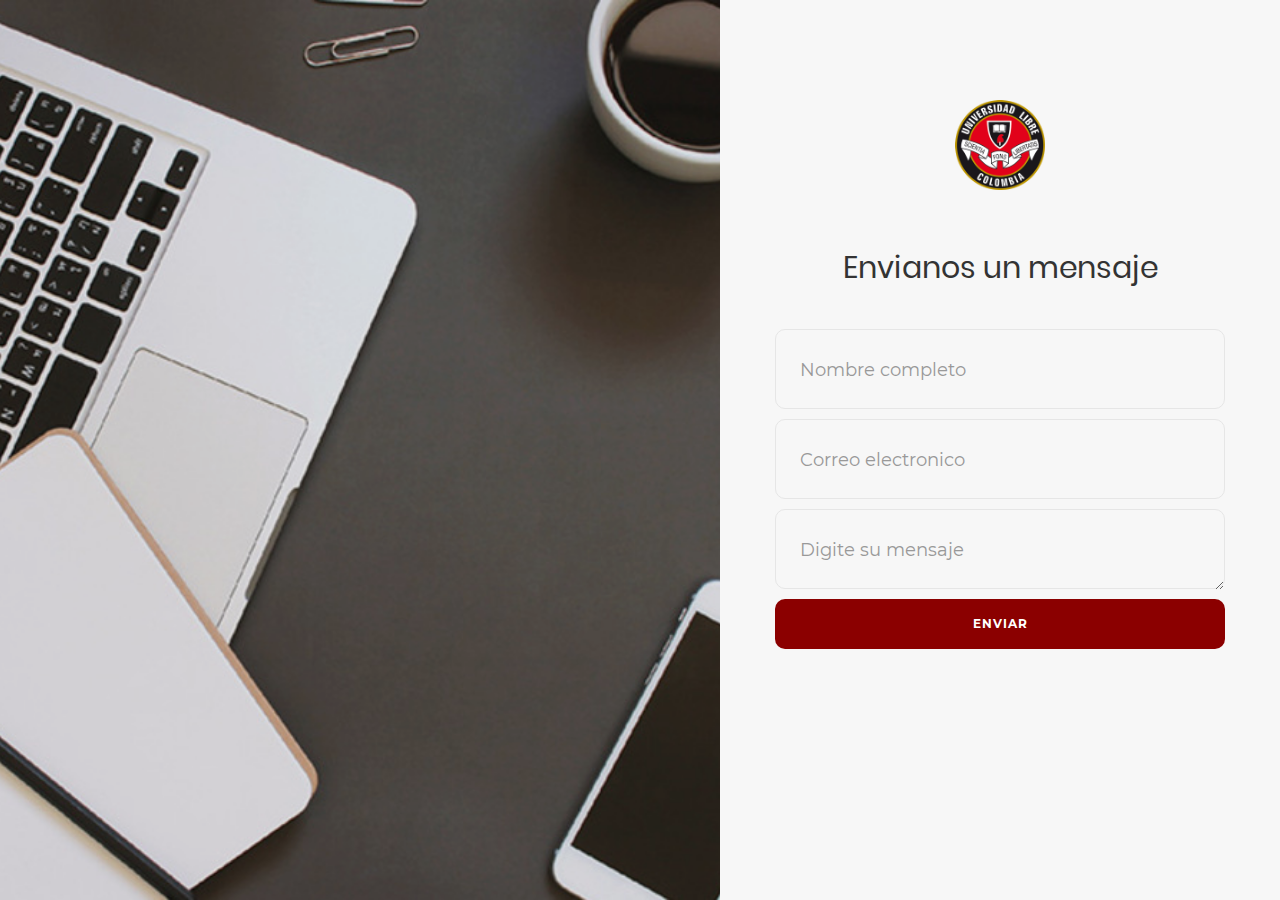
==== pages/contacto/index.html @ 138e0828 "contacto otro" ====
<!DOCTYPE html>
<html lang="en">
<head>
	<title>Contacto</title>
	<meta charset="UTF-8">
	<meta name="viewport" content="width=device-width, initial-scale=1">
	<link rel="stylesheet" type="text/css" href="vendor/bootstrap/css/bootstrap.min.css">
	<link rel="stylesheet" type="text/css" href="fonts/font-awesome-4.7.0/css/font-awesome.min.css">
	<link rel="stylesheet" type="text/css" href="fonts/Linearicons-Free-v1.0.0/icon-font.min.css">
	<link rel="stylesheet" type="text/css" href="vendor/css-hamburgers/hamburgers.min.css">
	<link rel="stylesheet" type="text/css" href="vendor/animsition/css/animsition.min.css">
	<link rel="stylesheet" type="text/css" href="vendor/select2/select2.min.css">
	<link rel="stylesheet" type="text/css" href="vendor/daterangepicker/daterangepicker.css">
	<link rel="stylesheet" type="text/css" href="css/util.css">
	<link rel="stylesheet" type="text/css" href="css/main.css">
</head>
<body">
	<div class="limiter">
		<div class="container-login100">
			<div class="wrap-login100">
				<form class="login100-form validate-form">
                     <img class= "logo"  src="images/icono.png" alt="AQUI VA UNA IMAGEN">
                    <span class="login100-form-title p-b-43">Envianos un mensaje</span>
                    <div class="wrap-input100 validate-input" data-validate="Name is required">
						<input class="input100" type="text" name="nombre">
						<span class="focus-input100"></span>
						<span class="label-input100">Nombre completo</span>
					</div>
					<div class="wrap-input100 validate-input" data-validate = "Valid email is required: ex@abc.xyz">
						<input class="input100" type="text" name="email">
						<span class="focus-input100"></span>
						<span class="label-input100">Correo electronico</span>
					</div>
					<div class="wrap-input100 validate-input" data-validate="required message">
                        <textarea class="input100" type="text" name="message"cols="30" rows="10"></textarea>
						<span class="focus-input100"></span>
						<span class="label-input100">Digite su mensaje</span>
					</div>
				
					<div class="container-login100-form-btn">
						<button class="login100-form-btn">
							Enviar
						</button>
					</div>
				</form>
				<div class="login100-more" style="background-image: url('images/porfin.jpg');">
				</div>
			</div>
		</div>
	</div>
	<script src="vendor/jquery/jquery-3.2.1.min.js"></script>
	<script src="vendor/animsition/js/animsition.min.js"></script>
	<script src="vendor/bootstrap/js/popper.js"></script>
	<script src="vendor/bootstrap/js/bootstrap.min.js"></script>
	<script src="vendor/select2/select2.min.js"></script>
	<script src="vendor/daterangepicker/moment.min.js"></script>
	<script src="vendor/daterangepicker/daterangepicker.js"></script>
	<script src="vendor/countdowntime/countdowntime.js"></script>
	<script src="js/main.js"></script>
</body>
</html>
---- pages/contacto/fonts/Linearicons-Free-v1.0.0/icon-font.min.css ----
/*
Linearicons Free v1.0.0 - https://linearicons.com/free
By Perxis - https://perxis.com
(c) 2014-2015 Perxis.com
License: https://linearicons.com/free/license
*/
@font-face{font-family:Linearicons-Free;src:url(https://cdn.linearicons.com/free/1.0.0/Linearicons-Free.eot);src:url(https://cdn.linearicons.com/free/1.0.0/Linearicons-Free.eot?#iefix) format('embedded-opentype'),url(https://cdn.linearicons.com/free/1.0.0/Linearicons-Free.woff2) format('woff2'),url(https://cdn.linearicons.com/free/1.0.0/Linearicons-Free.ttf) format('truetype'),url(https://cdn.linearicons.com/free/1.0.0/Linearicons-Free.woff) format('woff'),url(https://cdn.linearicons.com/free/1.0.0/Linearicons-Free.svg#Linearicons-Free) format('svg');font-weight:400;font-style:normal}.lnr{font-family:Linearicons-Free;speak:none;font-style:normal;font-weight:400;font-variant:normal;text-transform:none;line-height:1;-webkit-font-smoothing:antialiased;-moz-osx-font-smoothing:grayscale}.lnr-home:before{content:"\e800"}.lnr-apartment:before{content:"\e801"}.lnr-pencil:before{content:"\e802"}.lnr-magic-wand:before{content:"\e803"}.lnr-drop:before{content:"\e804"}.lnr-lighter:before{content:"\e805"}.lnr-poop:before{content:"\e806"}.lnr-sun:before{content:"\e807"}.lnr-moon:before{content:"\e808"}.lnr-cloud:before{content:"\e809"}.lnr-cloud-upload:before{content:"\e80a"}.lnr-cloud-download:before{content:"\e80b"}.lnr-cloud-sync:before{content:"\e80c"}.lnr-cloud-check:before{content:"\e80d"}.lnr-database:before{content:"\e80e"}.lnr-lock:before{content:"\e80f"}.lnr-cog:before{content:"\e810"}.lnr-trash:before{content:"\e811"}.lnr-dice:before{content:"\e812"}.lnr-heart:before{content:"\e813"}.lnr-star:before{content:"\e814"}.lnr-star-half:before{content:"\e815"}.lnr-star-empty:before{content:"\e816"}.lnr-flag:before{content:"\e817"}.lnr-envelope:before{content:"\e818"}.lnr-paperclip:before{content:"\e819"}.lnr-inbox:before{content:"\e81a"}.lnr-eye:before{content:"\e81b"}.lnr-printer:before{content:"\e81c"}.lnr-file-empty:before{content:"\e81d"}.lnr-file-add:before{content:"\e81e"}.lnr-enter:before{content:"\e81f"}.lnr-exit:before{content:"\e820"}.lnr-graduation-hat:before{content:"\e821"}.lnr-license:before{content:"\e822"}.lnr-music-note:before{content:"\e823"}.lnr-film-play:before{content:"\e824"}.lnr-camera-video:before{content:"\e825"}.lnr-camera:before{content:"\e826"}.lnr-picture:before{content:"\e827"}.lnr-book:before{content:"\e828"}.lnr-bookmark:before{content:"\e829"}.lnr-user:before{content:"\e82a"}.lnr-users:before{content:"\e82b"}.lnr-shirt:before{content:"\e82c"}.lnr-store:before{content:"\e82d"}.lnr-cart:before{content:"\e82e"}.lnr-tag:before{content:"\e82f"}.lnr-phone-handset:before{content:"\e830"}.lnr-phone:before{content:"\e831"}.lnr-pushpin:before{content:"\e832"}.lnr-map-marker:before{content:"\e833"}.lnr-map:before{content:"\e834"}.lnr-location:before{content:"\e835"}.lnr-calendar-full:before{content:"\e836"}.lnr-keyboard:before{content:"\e837"}.lnr-spell-check:before{content:"\e838"}.lnr-screen:before{content:"\e839"}.lnr-smartphone:before{content:"\e83a"}.lnr-tablet:before{content:"\e83b"}.lnr-laptop:before{content:"\e83c"}.lnr-laptop-phone:before{content:"\e83d"}.lnr-power-switch:before{content:"\e83e"}.lnr-bubble:before{content:"\e83f"}.lnr-heart-pulse:before{content:"\e840"}.lnr-construction:before{content:"\e841"}.lnr-pie-chart:before{content:"\e842"}.lnr-chart-bars:before{content:"\e843"}.lnr-gift:before{content:"\e844"}.lnr-diamond:before{content:"\e845"}.lnr-linearicons:before{content:"\e846"}.lnr-dinner:before{content:"\e847"}.lnr-coffee-cup:before{content:"\e848"}.lnr-leaf:before{content:"\e849"}.lnr-paw:before{content:"\e84a"}.lnr-rocket:before{content:"\e84b"}.lnr-briefcase:before{content:"\e84c"}.lnr-bus:before{content:"\e84d"}.lnr-car:before{content:"\e84e"}.lnr-train:before{content:"\e84f"}.lnr-bicycle:before{content:"\e850"}.lnr-wheelchair:before{content:"\e851"}.lnr-select:before{content:"\e852"}.lnr-earth:before{content:"\e853"}.lnr-smile:before{content:"\e854"}.lnr-sad:before{content:"\e855"}.lnr-neutral:before{content:"\e856"}.lnr-mustache:before{content:"\e857"}.lnr-alarm:before{content:"\e858"}.lnr-bullhorn:before{content:"\e859"}.lnr-volume-high:before{content:"\e85a"}.lnr-volume-medium:before{content:"\e85b"}.lnr-volume-low:before{content:"\e85c"}.lnr-volume:before{content:"\e85d"}.lnr-mic:before{content:"\e85e"}.lnr-hourglass:before{content:"\e85f"}.lnr-undo:before{content:"\e860"}.lnr-redo:before{content:"\e861"}.lnr-sync:before{content:"\e862"}.lnr-history:before{content:"\e863"}.lnr-clock:before{content:"\e864"}.lnr-download:before{content:"\e865"}.lnr-upload:before{content:"\e866"}.lnr-enter-down:before{content:"\e867"}.lnr-exit-up:before{content:"\e868"}.lnr-bug:before{content:"\e869"}.lnr-code:before{content:"\e86a"}.lnr-link:before{content:"\e86b"}.lnr-unlink:before{content:"\e86c"}.lnr-thumbs-up:before{content:"\e86d"}.lnr-thumbs-down:before{content:"\e86e"}.lnr-magnifier:before{content:"\e86f"}.lnr-cross:before{content:"\e870"}.lnr-menu:before{content:"\e871"}.lnr-list:before{content:"\e872"}.lnr-chevron-up:before{content:"\e873"}.lnr-chevron-down:before{content:"\e874"}.lnr-chevron-left:before{content:"\e875"}.lnr-chevron-right:before{content:"\e876"}.lnr-arrow-up:before{content:"\e877"}.lnr-arrow-down:before{content:"\e878"}.lnr-arrow-left:before{content:"\e879"}.lnr-arrow-right:before{content:"\e87a"}.lnr-move:before{content:"\e87b"}.lnr-warning:before{content:"\e87c"}.lnr-question-circle:before{content:"\e87d"}.lnr-menu-circle:before{content:"\e87e"}.lnr-checkmark-circle:before{content:"\e87f"}.lnr-cross-circle:before{content:"\e880"}.lnr-plus-circle:before{content:"\e881"}.lnr-circle-minus:before{content:"\e882"}.lnr-arrow-up-circle:before{content:"\e883"}.lnr-arrow-down-circle:before{content:"\e884"}.lnr-arrow-left-circle:before{content:"\e885"}.lnr-arrow-right-circle:before{content:"\e886"}.lnr-chevron-up-circle:before{content:"\e887"}.lnr-chevron-down-circle:before{content:"\e888"}.lnr-chevron-left-circle:before{content:"\e889"}.lnr-chevron-right-circle:before{content:"\e88a"}.lnr-crop:before{content:"\e88b"}.lnr-frame-expand:before{content:"\e88c"}.lnr-frame-contract:before{content:"\e88d"}.lnr-layers:before{content:"\e88e"}.lnr-funnel:before{content:"\e88f"}.lnr-text-format:before{content:"\e890"}.lnr-text-format-remove:before{content:"\e891"}.lnr-text-size:before{content:"\e892"}.lnr-bold:before{content:"\e893"}.lnr-italic:before{content:"\e894"}.lnr-underline:before{content:"\e895"}.lnr-strikethrough:before{content:"\e896"}.lnr-highlight:before{content:"\e897"}.lnr-text-align-left:before{content:"\e898"}.lnr-text-align-center:before{content:"\e899"}.lnr-text-align-right:before{content:"\e89a"}.lnr-text-align-justify:before{content:"\e89b"}.lnr-line-spacing:before{content:"\e89c"}.lnr-indent-increase:before{content:"\e89d"}.lnr-indent-decrease:before{content:"\e89e"}.lnr-pilcrow:before{content:"\e89f"}.lnr-direction-ltr:before{content:"\e8a0"}.lnr-direction-rtl:before{content:"\e8a1"}.lnr-page-break:before{content:"\e8a2"}.lnr-sort-alpha-asc:before{content:"\e8a3"}.lnr-sort-amount-asc:before{content:"\e8a4"}.lnr-hand:before{content:"\e8a5"}.lnr-pointer-up:before{content:"\e8a6"}.lnr-pointer-right:before{content:"\e8a7"}.lnr-pointer-down:before{content:"\e8a8"}.lnr-pointer-left:before{content:"\e8a9"}
---- pages/contacto/vendor/css-hamburgers/hamburgers.min.css ----
/*!
 * Hamburgers
 * @description Tasty CSS-animated hamburgers
 * @author Jonathan Suh @jonsuh
 * @site https://jonsuh.com/hamburgers
 * @link https://github.com/jonsuh/hamburgers
 */.hamburger{font:inherit;display:inline-block;overflow:visible;margin:0;padding:15px;cursor:pointer;transition-timing-function:linear;transition-duration:.15s;transition-property:opacity,filter;text-transform:none;color:inherit;border:0;background-color:transparent}.hamburger:hover{opacity:.7}.hamburger-box{position:relative;display:inline-block;width:40px;height:24px}.hamburger-inner{top:50%;display:block;margin-top:-2px}.hamburger-inner,.hamburger-inner:after,.hamburger-inner:before{position:absolute;width:40px;height:4px;transition-timing-function:ease;transition-duration:.15s;transition-property:transform;border-radius:4px;background-color:#000}.hamburger-inner:after,.hamburger-inner:before{display:block;content:''}.hamburger-inner:before{top:-10px}.hamburger-inner:after{bottom:-10px}.hamburger--3dx .hamburger-box{perspective:80px}.hamburger--3dx .hamburger-inner{transition:transform .2s cubic-bezier(.645,.045,.355,1),background-color 0s cubic-bezier(.645,.045,.355,1) .1s}.hamburger--3dx .hamburger-inner:after,.hamburger--3dx .hamburger-inner:before{transition:transform 0s cubic-bezier(.645,.045,.355,1) .1s}.hamburger--3dx.is-active .hamburger-inner{transform:rotateY(180deg);background-color:transparent}.hamburger--3dx.is-active .hamburger-inner:before{transform:translate3d(0,10px,0) rotate(45deg)}.hamburger--3dx.is-active .hamburger-inner:after{transform:translate3d(0,-10px,0) rotate(-45deg)}.hamburger--3dx-r .hamburger-box{perspective:80px}.hamburger--3dx-r .hamburger-inner{transition:transform .2s cubic-bezier(.645,.045,.355,1),background-color 0s cubic-bezier(.645,.045,.355,1) .1s}.hamburger--3dx-r .hamburger-inner:after,.hamburger--3dx-r .hamburger-inner:before{transition:transform 0s cubic-bezier(.645,.045,.355,1) .1s}.hamburger--3dx-r.is-active .hamburger-inner{transform:rotateY(-180deg);background-color:transparent}.hamburger--3dx-r.is-active .hamburger-inner:before{transform:translate3d(0,10px,0) rotate(45deg)}.hamburger--3dx-r.is-active .hamburger-inner:after{transform:translate3d(0,-10px,0) rotate(-45deg)}.hamburger--3dy .hamburger-box{perspective:80px}.hamburger--3dy .hamburger-inner{transition:transform .2s cubic-bezier(.645,.045,.355,1),background-color 0s cubic-bezier(.645,.045,.355,1) .1s}.hamburger--3dy .hamburger-inner:after,.hamburger--3dy .hamburger-inner:before{transition:transform 0s cubic-bezier(.645,.045,.355,1) .1s}.hamburger--3dy.is-active .hamburger-inner{transform:rotateX(-180deg);background-color:transparent}.hamburger--3dy.is-active .hamburger-inner:before{transform:translate3d(0,10px,0) rotate(45deg)}.hamburger--3dy.is-active .hamburger-inner:after{transform:translate3d(0,-10px,0) rotate(-45deg)}.hamburger--3dy-r .hamburger-box{perspective:80px}.hamburger--3dy-r .hamburger-inner{transition:transform .2s cubic-bezier(.645,.045,.355,1),background-color 0s cubic-bezier(.645,.045,.355,1) .1s}.hamburger--3dy-r .hamburger-inner:after,.hamburger--3dy-r .hamburger-inner:before{transition:transform 0s cubic-bezier(.645,.045,.355,1) .1s}.hamburger--3dy-r.is-active .hamburger-inner{transform:rotateX(180deg);background-color:transparent}.hamburger--3dy-r.is-active .hamburger-inner:before{transform:translate3d(0,10px,0) rotate(45deg)}.hamburger--3dy-r.is-active .hamburger-inner:after{transform:translate3d(0,-10px,0) rotate(-45deg)}.hamburger--arrow.is-active .hamburger-inner:before{transform:translate3d(-8px,0,0) rotate(-45deg) scaleX(.7)}.hamburger--arrow.is-active .hamburger-inner:after{transform:translate3d(-8px,0,0) rotate(45deg) scaleX(.7)}.hamburger--arrow-r.is-active .hamburger-inner:before{transform:translate3d(8px,0,0) rotate(45deg) scaleX(.7)}.hamburger--arrow-r.is-active .hamburger-inner:after{transform:translate3d(8px,0,0) rotate(-45deg) scaleX(.7)}.hamburger--arrowalt .hamburger-inner:before{transition:top .1s ease .15s,transform .15s cubic-bezier(.165,.84,.44,1)}.hamburger--arrowalt .hamburger-inner:after{transition:bottom .1s ease .15s,transform .15s cubic-bezier(.165,.84,.44,1)}.hamburger--arrowalt.is-active .hamburger-inner:before{top:0;transition:top .1s ease,transform .15s cubic-bezier(.895,.03,.685,.22) .1s;transform:translate3d(-8px,-10px,0) rotate(-45deg) scaleX(.7)}.hamburger--arrowalt.is-active .hamburger-inner:after{bottom:0;transition:bottom .1s ease,transform .15s cubic-bezier(.895,.03,.685,.22) .1s;transform:translate3d(-8px,10px,0) rotate(45deg) scaleX(.7)}.hamburger--arrowalt-r .hamburger-inner:before{transition:top .1s ease .15s,transform .15s cubic-bezier(.165,.84,.44,1)}.hamburger--arrowalt-r .hamburger-inner:after{transition:bottom .1s ease .15s,transform .15s cubic-bezier(.165,.84,.44,1)}.hamburger--arrowalt-r.is-active .hamburger-inner:before{top:0;transition:top .1s ease,transform .15s cubic-bezier(.895,.03,.685,.22) .1s;transform:translate3d(8px,-10px,0) rotate(45deg) scaleX(.7)}.hamburger--arrowalt-r.is-active .hamburger-inner:after{bottom:0;transition:bottom .1s ease,transform .15s cubic-bezier(.895,.03,.685,.22) .1s;transform:translate3d(8px,10px,0) rotate(-45deg) scaleX(.7)}.hamburger--boring .hamburger-inner,.hamburger--boring .hamburger-inner:after,.hamburger--boring .hamburger-inner:before{transition-property:none}.hamburger--boring.is-active .hamburger-inner{transform:rotate(45deg)}.hamburger--boring.is-active .hamburger-inner:before{top:0;opacity:0}.hamburger--boring.is-active .hamburger-inner:after{bottom:0;transform:rotate(-90deg)}.hamburger--collapse .hamburger-inner{top:auto;bottom:0;transition-delay:.15s;transition-timing-function:cubic-bezier(.55,.055,.675,.19);transition-duration:.15s}.hamburger--collapse .hamburger-inner:after{top:-20px;transition:top .3s cubic-bezier(.33333,.66667,.66667,1) .3s,opacity .1s linear}.hamburger--collapse .hamburger-inner:before{transition:top .12s cubic-bezier(.33333,.66667,.66667,1) .3s,transform .15s cubic-bezier(.55,.055,.675,.19)}.hamburger--collapse.is-active .hamburger-inner{transition-delay:.32s;transition-timing-function:cubic-bezier(.215,.61,.355,1);transform:translate3d(0,-10px,0) rotate(-45deg)}.hamburger--collapse.is-active .hamburger-inner:after{top:0;transition:top .3s cubic-bezier(.33333,0,.66667,.33333),opacity .1s linear .27s;opacity:0}.hamburger--collapse.is-active .hamburger-inner:before{top:0;transition:top .12s cubic-bezier(.33333,0,.66667,.33333) .18s,transform .15s cubic-bezier(.215,.61,.355,1) .42s;transform:rotate(-90deg)}.hamburger--collapse-r .hamburger-inner{top:auto;bottom:0;transition-delay:.15s;transition-timing-function:cubic-bezier(.55,.055,.675,.19);transition-duration:.15s}.hamburger--collapse-r .hamburger-inner:after{top:-20px;transition:top .3s cubic-bezier(.33333,.66667,.66667,1) .3s,opacity .1s linear}.hamburger--collapse-r .hamburger-inner:before{transition:top .12s cubic-bezier(.33333,.66667,.66667,1) .3s,transform .15s cubic-bezier(.55,.055,.675,.19)}.hamburger--collapse-r.is-active .hamburger-inner{transition-delay:.32s;transition-timing-function:cubic-bezier(.215,.61,.355,1);transform:translate3d(0,-10px,0) rotate(45deg)}.hamburger--collapse-r.is-active .hamburger-inner:after{top:0;transition:top .3s cubic-bezier(.33333,0,.66667,.33333),opacity .1s linear .27s;opacity:0}.hamburger--collapse-r.is-active .hamburger-inner:before{top:0;transition:top .12s cubic-bezier(.33333,0,.66667,.33333) .18s,transform .15s cubic-bezier(.215,.61,.355,1) .42s;transform:rotate(90deg)}.hamburger--elastic .hamburger-inner{top:2px;transition-timing-function:cubic-bezier(.68,-.55,.265,1.55);transition-duration:.4s}.hamburger--elastic .hamburger-inner:before{top:10px;transition:opacity .15s ease .4s}.hamburger--elastic .hamburger-inner:after{top:20px;transition:transform .4s cubic-bezier(.68,-.55,.265,1.55)}.hamburger--elastic.is-active .hamburger-inner{transition-delay:.1s;transform:translate3d(0,10px,0) rotate(135deg)}.hamburger--elastic.is-active .hamburger-inner:before{transition-delay:0s;opacity:0}.hamburger--elastic.is-active .hamburger-inner:after{transition-delay:.1s;transform:translate3d(0,-20px,0) rotate(-270deg)}.hamburger--elastic-r .hamburger-inner{top:2px;transition-timing-function:cubic-bezier(.68,-.55,.265,1.55);transition-duration:.4s}.hamburger--elastic-r .hamburger-inner:before{top:10px;transition:opacity .15s ease .4s}.hamburger--elastic-r .hamburger-inner:after{top:20px;transition:transform .4s cubic-bezier(.68,-.55,.265,1.55)}.hamburger--elastic-r.is-active .hamburger-inner{transition-delay:.1s;transform:translate3d(0,10px,0) rotate(-135deg)}.hamburger--elastic-r.is-active .hamburger-inner:before{transition-delay:0s;opacity:0}.hamburger--elastic-r.is-active .hamburger-inner:after{transition-delay:.1s;transform:translate3d(0,-20px,0) rotate(270deg)}.hamburger--emphatic{overflow:hidden}.hamburger--emphatic .hamburger-inner{transition:background-color .2s ease-in .25s}.hamburger--emphatic .hamburger-inner:before{left:0;transition:transform .2s cubic-bezier(.6,.04,.98,.335),top .05s linear .2s,left .2s ease-in .25s}.hamburger--emphatic .hamburger-inner:after{top:10px;right:0;transition:transform .2s cubic-bezier(.6,.04,.98,.335),top .05s linear .2s,right .2s ease-in .25s}.hamburger--emphatic.is-active .hamburger-inner{transition-delay:0s;transition-timing-function:ease-out;background-color:transparent}.hamburger--emphatic.is-active .hamburger-inner:before{top:-80px;left:-80px;transition:left .2s ease-out,top .05s linear .2s,transform .2s cubic-bezier(.075,.82,.165,1) .25s;transform:translate3d(80px,80px,0) rotate(45deg)}.hamburger--emphatic.is-active .hamburger-inner:after{top:-80px;right:-80px;transition:right .2s ease-out,top .05s linear .2s,transform .2s cubic-bezier(.075,.82,.165,1) .25s;transform:translate3d(-80px,80px,0) rotate(-45deg)}.hamburger--emphatic-r{overflow:hidden}.hamburger--emphatic-r .hamburger-inner{transition:background-color .2s ease-in .25s}.hamburger--emphatic-r .hamburger-inner:before{left:0;transition:transform .2s cubic-bezier(.6,.04,.98,.335),top .05s linear .2s,left .2s ease-in .25s}.hamburger--emphatic-r .hamburger-inner:after{top:10px;right:0;transition:transform .2s cubic-bezier(.6,.04,.98,.335),top .05s linear .2s,right .2s ease-in .25s}.hamburger--emphatic-r.is-active .hamburger-inner{transition-delay:0s;transition-timing-function:ease-out;background-color:transparent}.hamburger--emphatic-r.is-active .hamburger-inner:before{top:80px;left:-80px;transition:left .2s ease-out,top .05s linear .2s,transform .2s cubic-bezier(.075,.82,.165,1) .25s;transform:translate3d(80px,-80px,0) rotate(-45deg)}.hamburger--emphatic-r.is-active .hamburger-inner:after{top:80px;right:-80px;transition:right .2s ease-out,top .05s linear .2s,transform .2s cubic-bezier(.075,.82,.165,1) .25s;transform:translate3d(-80px,-80px,0) rotate(45deg)}.hamburger--slider .hamburger-inner{top:2px}.hamburger--slider .hamburger-inner:before{top:10px;transition-timing-function:ease;transition-duration:.2s;transition-property:transform,opacity}.hamburger--slider .hamburger-inner:after{top:20px}.hamburger--slider.is-active .hamburger-inner{transform:translate3d(0,10px,0) rotate(45deg)}.hamburger--slider.is-active .hamburger-inner:before{transform:rotate(-45deg) translate3d(-5.71429px,-6px,0);opacity:0}.hamburger--slider.is-active .hamburger-inner:after{transform:translate3d(0,-20px,0) rotate(-90deg)}.hamburger--slider-r .hamburger-inner{top:2px}.hamburger--slider-r .hamburger-inner:before{top:10px;transition-timing-function:ease;transition-duration:.2s;transition-property:transform,opacity}.hamburger--slider-r .hamburger-inner:after{top:20px}.hamburger--slider-r.is-active .hamburger-inner{transform:translate3d(0,10px,0) rotate(-45deg)}.hamburger--slider-r.is-active .hamburger-inner:before{transform:rotate(45deg) translate3d(5.71429px,-6px,0);opacity:0}.hamburger--slider-r.is-active .hamburger-inner:after{transform:translate3d(0,-20px,0) rotate(90deg)}.hamburger--spring .hamburger-inner{top:2px;transition:background-color 0s linear .15s}.hamburger--spring .hamburger-inner:before{top:10px;transition:top .12s cubic-bezier(.33333,.66667,.66667,1) .3s,transform .15s cubic-bezier(.55,.055,.675,.19)}.hamburger--spring .hamburger-inner:after{top:20px;transition:top .3s cubic-bezier(.33333,.66667,.66667,1) .3s,transform .15s cubic-bezier(.55,.055,.675,.19)}.hamburger--spring.is-active .hamburger-inner{transition-delay:.32s;background-color:transparent}.hamburger--spring.is-active .hamburger-inner:before{top:0;transition:top .12s cubic-bezier(.33333,0,.66667,.33333) .18s,transform .15s cubic-bezier(.215,.61,.355,1) .32s;transform:translate3d(0,10px,0) rotate(45deg)}.hamburger--spring.is-active .hamburger-inner:after{top:0;transition:top .3s cubic-bezier(.33333,0,.66667,.33333),transform .15s cubic-bezier(.215,.61,.355,1) .32s;transform:translate3d(0,10px,0) rotate(-45deg)}.hamburger--spring-r .hamburger-inner{top:auto;bottom:0;transition-delay:0s;transition-timing-function:cubic-bezier(.55,.055,.675,.19);transition-duration:.15s}.hamburger--spring-r .hamburger-inner:after{top:-20px;transition:top .3s cubic-bezier(.33333,.66667,.66667,1) .3s,opacity 0s linear}.hamburger--spring-r .hamburger-inner:before{transition:top .12s cubic-bezier(.33333,.66667,.66667,1) .3s,transform .15s cubic-bezier(.55,.055,.675,.19)}.hamburger--spring-r.is-active .hamburger-inner{transition-delay:.32s;transition-timing-function:cubic-bezier(.215,.61,.355,1);transform:translate3d(0,-10px,0) rotate(-45deg)}.hamburger--spring-r.is-active .hamburger-inner:after{top:0;transition:top .3s cubic-bezier(.33333,0,.66667,.33333),opacity 0s linear .32s;opacity:0}.hamburger--spring-r.is-active .hamburger-inner:before{top:0;transition:top .12s cubic-bezier(.33333,0,.66667,.33333) .18s,transform .15s cubic-bezier(.215,.61,.355,1) .32s;transform:rotate(90deg)}.hamburger--stand .hamburger-inner{transition:transform .1s cubic-bezier(.55,.055,.675,.19) .22s,background-color 0s linear .1s}.hamburger--stand .hamburger-inner:before{transition:top .1s ease-in .1s,transform .1s cubic-bezier(.55,.055,.675,.19) 0s}.hamburger--stand .hamburger-inner:after{transition:bottom .1s ease-in .1s,transform .1s cubic-bezier(.55,.055,.675,.19) 0s}.hamburger--stand.is-active .hamburger-inner{transition:transform .1s cubic-bezier(.215,.61,.355,1) 0s,background-color 0s linear .22s;transform:rotate(90deg);background-color:transparent}.hamburger--stand.is-active .hamburger-inner:before{top:0;transition:top .1s ease-out .12s,transform .1s cubic-bezier(.215,.61,.355,1) .22s;transform:rotate(-45deg)}.hamburger--stand.is-active .hamburger-inner:after{bottom:0;transition:bottom .1s ease-out .12s,transform .1s cubic-bezier(.215,.61,.355,1) .22s;transform:rotate(45deg)}.hamburger--stand-r .hamburger-inner{transition:transform .1s cubic-bezier(.55,.055,.675,.19) .22s,background-color 0s linear .1s}.hamburger--stand-r .hamburger-inner:before{transition:top .1s ease-in .1s,transform .1s cubic-bezier(.55,.055,.675,.19) 0s}.hamburger--stand-r .hamburger-inner:after{transition:bottom .1s ease-in .1s,transform .1s cubic-bezier(.55,.055,.675,.19) 0s}.hamburger--stand-r.is-active .hamburger-inner{transition:transform .1s cubic-bezier(.215,.61,.355,1) 0s,background-color 0s linear .22s;transform:rotate(-90deg);background-color:transparent}.hamburger--stand-r.is-active .hamburger-inner:before{top:0;transition:top .1s ease-out .12s,transform .1s cubic-bezier(.215,.61,.355,1) .22s;transform:rotate(-45deg)}.hamburger--stand-r.is-active .hamburger-inner:after{bottom:0;transition:bottom .1s ease-out .12s,transform .1s cubic-bezier(.215,.61,.355,1) .22s;transform:rotate(45deg)}.hamburger--spin .hamburger-inner{transition-timing-function:cubic-bezier(.55,.055,.675,.19);transition-duration:.3s}.hamburger--spin .hamburger-inner:before{transition:top .1s ease-in .34s,opacity .1s ease-in}.hamburger--spin .hamburger-inner:after{transition:bottom .1s ease-in .34s,transform .3s cubic-bezier(.55,.055,.675,.19)}.hamburger--spin.is-active .hamburger-inner{transition-delay:.14s;transition-timing-function:cubic-bezier(.215,.61,.355,1);transform:rotate(225deg)}.hamburger--spin.is-active .hamburger-inner:before{top:0;transition:top .1s ease-out,opacity .1s ease-out .14s;opacity:0}.hamburger--spin.is-active .hamburger-inner:after{bottom:0;transition:bottom .1s ease-out,transform .3s cubic-bezier(.215,.61,.355,1) .14s;transform:rotate(-90deg)}.hamburger--spin-r .hamburger-inner{transition-timing-function:cubic-bezier(.55,.055,.675,.19);transition-duration:.3s}.hamburger--spin-r .hamburger-inner:before{transition:top .1s ease-in .34s,opacity .1s ease-in}.hamburger--spin-r .hamburger-inner:after{transition:bottom .1s ease-in .34s,transform .3s cubic-bezier(.55,.055,.675,.19)}.hamburger--spin-r.is-active .hamburger-inner{transition-delay:.14s;transition-timing-function:cubic-bezier(.215,.61,.355,1);transform:rotate(-225deg)}.hamburger--spin-r.is-active .hamburger-inner:before{top:0;transition:top .1s ease-out,opacity .1s ease-out .14s;opacity:0}.hamburger--spin-r.is-active .hamburger-inner:after{bottom:0;transition:bottom .1s ease-out,transform .3s cubic-bezier(.215,.61,.355,1) .14s;transform:rotate(90deg)}.hamburger--squeeze .hamburger-inner{transition-timing-function:cubic-bezier(.55,.055,.675,.19);transition-duration:.1s}.hamburger--squeeze .hamburger-inner:before{transition:top .1s ease .14s,opacity .1s ease}.hamburger--squeeze .hamburger-inner:after{transition:bottom .1s ease .14s,transform .1s cubic-bezier(.55,.055,.675,.19)}.hamburger--squeeze.is-active .hamburger-inner{transition-delay:.14s;transition-timing-function:cubic-bezier(.215,.61,.355,1);transform:rotate(45deg)}.hamburger--squeeze.is-active .hamburger-inner:before{top:0;transition:top .1s ease,opacity .1s ease .14s;opacity:0}.hamburger--squeeze.is-active .hamburger-inner:after{bottom:0;transition:bottom .1s ease,transform .1s cubic-bezier(.215,.61,.355,1) .14s;transform:rotate(-90deg)}.hamburger--vortex .hamburger-inner{transition-timing-function:cubic-bezier(.19,1,.22,1);transition-duration:.3s}.hamburger--vortex .hamburger-inner:after,.hamburger--vortex .hamburger-inner:before{transition-delay:.1s;transition-timing-function:linear;transition-duration:0s}.hamburger--vortex .hamburger-inner:before{transition-property:top,opacity}.hamburger--vortex .hamburger-inner:after{transition-property:bottom,transform}.hamburger--vortex.is-active .hamburger-inner{transition-timing-function:cubic-bezier(.19,1,.22,1);transform:rotate(765deg)}.hamburger--vortex.is-active .hamburger-inner:after,.hamburger--vortex.is-active .hamburger-inner:before{transition-delay:0s}.hamburger--vortex.is-active .hamburger-inner:before{top:0;opacity:0}.hamburger--vortex.is-active .hamburger-inner:after{bottom:0;transform:rotate(90deg)}.hamburger--vortex-r .hamburger-inner{transition-timing-function:cubic-bezier(.19,1,.22,1);transition-duration:.3s}.hamburger--vortex-r .hamburger-inner:after,.hamburger--vortex-r .hamburger-inner:before{transition-delay:.1s;transition-timing-function:linear;transition-duration:0s}.hamburger--vortex-r .hamburger-inner:before{transition-property:top,opacity}.hamburger--vortex-r .hamburger-inner:after{transition-property:bottom,transform}.hamburger--vortex-r.is-active .hamburger-inner{transition-timing-function:cubic-bezier(.19,1,.22,1);transform:rotate(-765deg)}.hamburger--vortex-r.is-active .hamburger-inner:after,.hamburger--vortex-r.is-active .hamburger-inner:before{transition-delay:0s}.hamburger--vortex-r.is-active .hamburger-inner:before{top:0;opacity:0}.hamburger--vortex-r.is-active .hamburger-inner:after{bottom:0;transform:rotate(-90deg)}
---- pages/contacto/vendor/daterangepicker/daterangepicker.css ----
.daterangepicker {
  position: absolute;
  color: inherit;
  background-color: #fff;
  border-radius: 4px;
  width: 278px;
  padding: 4px;
  margin-top: 1px;
  top: 100px;
  left: 20px;
  /* Calendars */ }
  .daterangepicker:before, .daterangepicker:after {
    position: absolute;
    display: inline-block;
    border-bottom-color: rgba(0, 0, 0, 0.2);
    content: ''; }
  .daterangepicker:before {
    top: -7px;
    border-right: 7px solid transparent;
    border-left: 7px solid transparent;
    border-bottom: 7px solid #ccc; }
  .daterangepicker:after {
    top: -6px;
    border-right: 6px solid transparent;
    border-bottom: 6px solid #fff;
    border-left: 6px solid transparent; }
  .daterangepicker.opensleft:before {
    right: 9px; }
  .daterangepicker.opensleft:after {
    right: 10px; }
  .daterangepicker.openscenter:before {
    left: 0;
    right: 0;
    width: 0;
    margin-left: auto;
    margin-right: auto; }
  .daterangepicker.openscenter:after {
    left: 0;
    right: 0;
    width: 0;
    margin-left: auto;
    margin-right: auto; }
  .daterangepicker.opensright:before {
    left: 9px; }
  .daterangepicker.opensright:after {
    left: 10px; }
  .daterangepicker.dropup {
    margin-top: -5px; }
    .daterangepicker.dropup:before {
      top: initial;
      bottom: -7px;
      border-bottom: initial;
      border-top: 7px solid #ccc; }
    .daterangepicker.dropup:after {
      top: initial;
      bottom: -6px;
      border-bottom: initial;
      border-top: 6px solid #fff; }
  .daterangepicker.dropdown-menu {
    max-width: none;
    z-index: 3001; }
  .daterangepicker.single .ranges, .daterangepicker.single .calendar {
    float: none; }
  .daterangepicker.show-calendar .calendar {
    display: block; }
  .daterangepicker .calendar {
    display: none;
    max-width: 270px;
    margin: 4px; }
    .daterangepicker .calendar.single .calendar-table {
      border: none; }
    .daterangepicker .calendar th, .daterangepicker .calendar td {
      white-space: nowrap;
      text-align: center;
      min-width: 32px; }
  .daterangepicker .calendar-table {
    border: 1px solid #fff;
    padding: 4px;
    border-radius: 4px;
    background-color: #fff; }
  .daterangepicker table {
    width: 100%;
    margin: 0; }
  .daterangepicker td, .daterangepicker th {
    text-align: center;
    width: 20px;
    height: 20px;
    border-radius: 4px;
    border: 1px solid transparent;
    white-space: nowrap;
    cursor: pointer; }
    .daterangepicker td.available:hover, .daterangepicker th.available:hover {
      background-color: #eee;
      border-color: transparent;
      color: inherit; }
    .daterangepicker td.week, .daterangepicker th.week {
      font-size: 80%;
      color: #ccc; }
  .daterangepicker td.off, .daterangepicker td.off.in-range, .daterangepicker td.off.start-date, .daterangepicker td.off.end-date {
    background-color: #fff;
    border-color: transparent;
    color: #999; }
  .daterangepicker td.in-range {
    background-color: #ebf4f8;
    border-color: transparent;
    color: #000;
    border-radius: 0; }
  .daterangepicker td.start-date {
    border-radius: 4px 0 0 4px; }
  .daterangepicker td.end-date {
    border-radius: 0 4px 4px 0; }
  .daterangepicker td.start-date.end-date {
    border-radius: 4px; }
  .daterangepicker td.active, .daterangepicker td.active:hover {
    background-color: #357ebd;
    border-color: transparent;
    color: #fff; }
  .daterangepicker th.month {
    width: auto; }
  .daterangepicker td.disabled, .daterangepicker option.disabled {
    color: #999;
    cursor: not-allowed;
    text-decoration: line-through; }
  .daterangepicker select.monthselect, .daterangepicker select.yearselect {
    font-size: 12px;
    padding: 1px;
    height: auto;
    margin: 0;
    cursor: default; }
  .daterangepicker select.monthselect {
    margin-right: 2%;
    width: 56%; }
  .daterangepicker select.yearselect {
    width: 40%; }
  .daterangepicker select.hourselect, .daterangepicker select.minuteselect, .daterangepicker select.secondselect, .daterangepicker select.ampmselect {
    width: 50px;
    margin-bottom: 0; }
  .daterangepicker .input-mini {
    border: 1px solid #ccc;
    border-radius: 4px;
    color: #555;
    height: 30px;
    line-height: 30px;
    display: block;
    vertical-align: middle;
    margin: 0 0 5px 0;
    padding: 0 6px 0 28px;
    width: 100%; }
    .daterangepicker .input-mini.active {
      border: 1px solid #08c;
      border-radius: 4px; }
  .daterangepicker .daterangepicker_input {
    position: relative; }
    .daterangepicker .daterangepicker_input i {
      position: absolute;
      left: 8px;
      top: 8px; }
  .daterangepicker.rtl .input-mini {
    padding-right: 28px;
    padding-left: 6px; }
  .daterangepicker.rtl .daterangepicker_input i {
    left: auto;
    right: 8px; }
  .daterangepicker .calendar-time {
    text-align: center;
    margin: 5px auto;
    line-height: 30px;
    position: relative;
    padding-left: 28px; }
    .daterangepicker .calendar-time select.disabled {
      color: #ccc;
      cursor: not-allowed; }

.ranges {
  font-size: 11px;
  float: none;
  margin: 4px;
  text-align: left; }
  .ranges ul {
    list-style: none;
    margin: 0 auto;
    padding: 0;
    width: 100%; }
  .ranges li {
    font-size: 13px;
    background-color: #f5f5f5;
    border: 1px solid #f5f5f5;
    border-radius: 4px;
    color: #08c;
    padding: 3px 12px;
    margin-bottom: 8px;
    cursor: pointer; }
    .ranges li:hover {
      background-color: #08c;
      border: 1px solid #08c;
      color: #fff; }
    .ranges li.active {
      background-color: #08c;
      border: 1px solid #08c;
      color: #fff; }

/*  Larger Screen Styling */
@media (min-width: 564px) {
  .daterangepicker {
    width: auto; }
    .daterangepicker .ranges ul {
      width: 160px; }
    .daterangepicker.single .ranges ul {
      width: 100%; }
    .daterangepicker.single .calendar.left {
      clear: none; }
    .daterangepicker.single.ltr .ranges, .daterangepicker.single.ltr .calendar {
      float: left; }
    .daterangepicker.single.rtl .ranges, .daterangepicker.single.rtl .calendar {
      float: right; }
    .daterangepicker.ltr {
      direction: ltr;
      text-align: left; }
      .daterangepicker.ltr .calendar.left {
        clear: left;
        margin-right: 0; }
        .daterangepicker.ltr .calendar.left .calendar-table {
          border-right: none;
          border-top-right-radius: 0;
          border-bottom-right-radius: 0; }
      .daterangepicker.ltr .calendar.right {
        margin-left: 0; }
        .daterangepicker.ltr .calendar.right .calendar-table {
          border-left: none;
          border-top-left-radius: 0;
          border-bottom-left-radius: 0; }
      .daterangepicker.ltr .left .daterangepicker_input {
        padding-right: 12px; }
      .daterangepicker.ltr .calendar.left .calendar-table {
        padding-right: 12px; }
      .daterangepicker.ltr .ranges, .daterangepicker.ltr .calendar {
        float: left; }
    .daterangepicker.rtl {
      direction: rtl;
      text-align: right; }
      .daterangepicker.rtl .calendar.left {
        clear: right;
        margin-left: 0; }
        .daterangepicker.rtl .calendar.left .calendar-table {
          border-left: none;
          border-top-left-radius: 0;
          border-bottom-left-radius: 0; }
      .daterangepicker.rtl .calendar.right {
        margin-right: 0; }
        .daterangepicker.rtl .calendar.right .calendar-table {
          border-right: none;
          border-top-right-radius: 0;
          border-bottom-right-radius: 0; }
      .daterangepicker.rtl .left .daterangepicker_input {
        padding-left: 12px; }
      .daterangepicker.rtl .calendar.left .calendar-table {
        padding-left: 12px; }
      .daterangepicker.rtl .ranges, .daterangepicker.rtl .calendar {
        text-align: right;
        float: right; } }
@media (min-width: 730px) {
  .daterangepicker .ranges {
    width: auto; }
  .daterangepicker.ltr .ranges {
    float: left; }
  .daterangepicker.rtl .ranges {
    float: right; }
  .daterangepicker .calendar.left {
    clear: none !important; } }
---- pages/contacto/css/util.css ----
/*[ FONT SIZE ]
///////////////////////////////////////////////////////////
*/
.fs-1 {font-size: 1px;}
.fs-2 {font-size: 2px;}
.fs-3 {font-size: 3px;}
.fs-4 {font-size: 4px;}
.fs-5 {font-size: 5px;}
.fs-6 {font-size: 6px;}
.fs-7 {font-size: 7px;}
.fs-8 {font-size: 8px;}
.fs-9 {font-size: 9px;}
.fs-10 {font-size: 10px;}
.fs-11 {font-size: 11px;}
.fs-12 {font-size: 12px;}
.fs-13 {font-size: 13px;}
.fs-14 {font-size: 14px;}
.fs-15 {font-size: 15px;}
.fs-16 {font-size: 16px;}
.fs-17 {font-size: 17px;}
.fs-18 {font-size: 18px;}
.fs-19 {font-size: 19px;}
.fs-20 {font-size: 20px;}
.fs-21 {font-size: 21px;}
.fs-22 {font-size: 22px;}
.fs-23 {font-size: 23px;}
.fs-24 {font-size: 24px;}
.fs-25 {font-size: 25px;}
.fs-26 {font-size: 26px;}
.fs-27 {font-size: 27px;}
.fs-28 {font-size: 28px;}
.fs-29 {font-size: 29px;}
.fs-30 {font-size: 30px;}
.fs-31 {font-size: 31px;}
.fs-32 {font-size: 32px;}
.fs-33 {font-size: 33px;}
.fs-34 {font-size: 34px;}
.fs-35 {font-size: 35px;}
.fs-36 {font-size: 36px;}
.fs-37 {font-size: 37px;}
.fs-38 {font-size: 38px;}
.fs-39 {font-size: 39px;}
.fs-40 {font-size: 40px;}
.fs-41 {font-size: 41px;}
.fs-42 {font-size: 42px;}
.fs-43 {font-size: 43px;}
.fs-44 {font-size: 44px;}
.fs-45 {font-size: 45px;}
.fs-46 {font-size: 46px;}
.fs-47 {font-size: 47px;}
.fs-48 {font-size: 48px;}
.fs-49 {font-size: 49px;}
.fs-50 {font-size: 50px;}
.fs-51 {font-size: 51px;}
.fs-52 {font-size: 52px;}
.fs-53 {font-size: 53px;}
.fs-54 {font-size: 54px;}
.fs-55 {font-size: 55px;}
.fs-56 {font-size: 56px;}
.fs-57 {font-size: 57px;}
.fs-58 {font-size: 58px;}
.fs-59 {font-size: 59px;}
.fs-60 {font-size: 60px;}
.fs-61 {font-size: 61px;}
.fs-62 {font-size: 62px;}
.fs-63 {font-size: 63px;}
.fs-64 {font-size: 64px;}
.fs-65 {font-size: 65px;}
.fs-66 {font-size: 66px;}
.fs-67 {font-size: 67px;}
.fs-68 {font-size: 68px;}
.fs-69 {font-size: 69px;}
.fs-70 {font-size: 70px;}
.fs-71 {font-size: 71px;}
.fs-72 {font-size: 72px;}
.fs-73 {font-size: 73px;}
.fs-74 {font-size: 74px;}
.fs-75 {font-size: 75px;}
.fs-76 {font-size: 76px;}
.fs-77 {font-size: 77px;}
.fs-78 {font-size: 78px;}
.fs-79 {font-size: 79px;}
.fs-80 {font-size: 80px;}
.fs-81 {font-size: 81px;}
.fs-82 {font-size: 82px;}
.fs-83 {font-size: 83px;}
.fs-84 {font-size: 84px;}
.fs-85 {font-size: 85px;}
.fs-86 {font-size: 86px;}
.fs-87 {font-size: 87px;}
.fs-88 {font-size: 88px;}
.fs-89 {font-size: 89px;}
.fs-90 {font-size: 90px;}
.fs-91 {font-size: 91px;}
.fs-92 {font-size: 92px;}
.fs-93 {font-size: 93px;}
.fs-94 {font-size: 94px;}
.fs-95 {font-size: 95px;}
.fs-96 {font-size: 96px;}
.fs-97 {font-size: 97px;}
.fs-98 {font-size: 98px;}
.fs-99 {font-size: 99px;}
.fs-100 {font-size: 100px;}
.fs-101 {font-size: 101px;}
.fs-102 {font-size: 102px;}
.fs-103 {font-size: 103px;}
.fs-104 {font-size: 104px;}
.fs-105 {font-size: 105px;}
.fs-106 {font-size: 106px;}
.fs-107 {font-size: 107px;}
.fs-108 {font-size: 108px;}
.fs-109 {font-size: 109px;}
.fs-110 {font-size: 110px;}
.fs-111 {font-size: 111px;}
.fs-112 {font-size: 112px;}
.fs-113 {font-size: 113px;}
.fs-114 {font-size: 114px;}
.fs-115 {font-size: 115px;}
.fs-116 {font-size: 116px;}
.fs-117 {font-size: 117px;}
.fs-118 {font-size: 118px;}
.fs-119 {font-size: 119px;}
.fs-120 {font-size: 120px;}
.fs-121 {font-size: 121px;}
.fs-122 {font-size: 122px;}
.fs-123 {font-size: 123px;}
.fs-124 {font-size: 124px;}
.fs-125 {font-size: 125px;}
.fs-126 {font-size: 126px;}
.fs-127 {font-size: 127px;}
.fs-128 {font-size: 128px;}
.fs-129 {font-size: 129px;}
.fs-130 {font-size: 130px;}
.fs-131 {font-size: 131px;}
.fs-132 {font-size: 132px;}
.fs-133 {font-size: 133px;}
.fs-134 {font-size: 134px;}
.fs-135 {font-size: 135px;}
.fs-136 {font-size: 136px;}
.fs-137 {font-size: 137px;}
.fs-138 {font-size: 138px;}
.fs-139 {font-size: 139px;}
.fs-140 {font-size: 140px;}
.fs-141 {font-size: 141px;}
.fs-142 {font-size: 142px;}
.fs-143 {font-size: 143px;}
.fs-144 {font-size: 144px;}
.fs-145 {font-size: 145px;}
.fs-146 {font-size: 146px;}
.fs-147 {font-size: 147px;}
.fs-148 {font-size: 148px;}
.fs-149 {font-size: 149px;}
.fs-150 {font-size: 150px;}
.fs-151 {font-size: 151px;}
.fs-152 {font-size: 152px;}
.fs-153 {font-size: 153px;}
.fs-154 {font-size: 154px;}
.fs-155 {font-size: 155px;}
.fs-156 {font-size: 156px;}
.fs-157 {font-size: 157px;}
.fs-158 {font-size: 158px;}
.fs-159 {font-size: 159px;}
.fs-160 {font-size: 160px;}
.fs-161 {font-size: 161px;}
.fs-162 {font-size: 162px;}
.fs-163 {font-size: 163px;}
.fs-164 {font-size: 164px;}
.fs-165 {font-size: 165px;}
.fs-166 {font-size: 166px;}
.fs-167 {font-size: 167px;}
.fs-168 {font-size: 168px;}
.fs-169 {font-size: 169px;}
.fs-170 {font-size: 170px;}
.fs-171 {font-size: 171px;}
.fs-172 {font-size: 172px;}
.fs-173 {font-size: 173px;}
.fs-174 {font-size: 174px;}
.fs-175 {font-size: 175px;}
.fs-176 {font-size: 176px;}
.fs-177 {font-size: 177px;}
.fs-178 {font-size: 178px;}
.fs-179 {font-size: 179px;}
.fs-180 {font-size: 180px;}
.fs-181 {font-size: 181px;}
.fs-182 {font-size: 182px;}
.fs-183 {font-size: 183px;}
.fs-184 {font-size: 184px;}
.fs-185 {font-size: 185px;}
.fs-186 {font-size: 186px;}
.fs-187 {font-size: 187px;}
.fs-188 {font-size: 188px;}
.fs-189 {font-size: 189px;}
.fs-190 {font-size: 190px;}
.fs-191 {font-size: 191px;}
.fs-192 {font-size: 192px;}
.fs-193 {font-size: 193px;}
.fs-194 {font-size: 194px;}
.fs-195 {font-size: 195px;}
.fs-196 {font-size: 196px;}
.fs-197 {font-size: 197px;}
.fs-198 {font-size: 198px;}
.fs-199 {font-size: 199px;}
.fs-200 {font-size: 200px;}

/*[ PADDING ]
///////////////////////////////////////////////////////////
*/
.p-t-0 {padding-top: 0px;}
.p-t-1 {padding-top: 1px;}
.p-t-2 {padding-top: 2px;}
.p-t-3 {padding-top: 3px;}
.p-t-4 {padding-top: 4px;}
.p-t-5 {padding-top: 5px;}
.p-t-6 {padding-top: 6px;}
.p-t-7 {padding-top: 7px;}
.p-t-8 {padding-top: 8px;}
.p-t-9 {padding-top: 9px;}
.p-t-10 {padding-top: 10px;}
.p-t-11 {padding-top: 11px;}
.p-t-12 {padding-top: 12px;}
.p-t-13 {padding-top: 13px;}
.p-t-14 {padding-top: 14px;}
.p-t-15 {padding-top: 15px;}
.p-t-16 {padding-top: 16px;}
.p-t-17 {padding-top: 17px;}
.p-t-18 {padding-top: 18px;}
.p-t-19 {padding-top: 19px;}
.p-t-20 {padding-top: 20px;}
.p-t-21 {padding-top: 21px;}
.p-t-22 {padding-top: 22px;}
.p-t-23 {padding-top: 23px;}
.p-t-24 {padding-top: 24px;}
.p-t-25 {padding-top: 25px;}
.p-t-26 {padding-top: 26px;}
.p-t-27 {padding-top: 27px;}
.p-t-28 {padding-top: 28px;}
.p-t-29 {padding-top: 29px;}
.p-t-30 {padding-top: 30px;}
.p-t-31 {padding-top: 31px;}
.p-t-32 {padding-top: 32px;}
.p-t-33 {padding-top: 33px;}
.p-t-34 {padding-top: 34px;}
.p-t-35 {padding-top: 35px;}
.p-t-36 {padding-top: 36px;}
.p-t-37 {padding-top: 37px;}
.p-t-38 {padding-top: 38px;}
.p-t-39 {padding-top: 39px;}
.p-t-40 {padding-top: 40px;}
.p-t-41 {padding-top: 41px;}
.p-t-42 {padding-top: 42px;}
.p-t-43 {padding-top: 43px;}
.p-t-44 {padding-top: 44px;}
.p-t-45 {padding-top: 45px;}
.p-t-46 {padding-top: 46px;}
.p-t-47 {padding-top: 47px;}
.p-t-48 {padding-top: 48px;}
.p-t-49 {padding-top: 49px;}
.p-t-50 {padding-top: 50px;}
.p-t-51 {padding-top: 51px;}
.p-t-52 {padding-top: 52px;}
.p-t-53 {padding-top: 53px;}
.p-t-54 {padding-top: 54px;}
.p-t-55 {padding-top: 55px;}
.p-t-56 {padding-top: 56px;}
.p-t-57 {padding-top: 57px;}
.p-t-58 {padding-top: 58px;}
.p-t-59 {padding-top: 59px;}
.p-t-60 {padding-top: 60px;}
.p-t-61 {padding-top: 61px;}
.p-t-62 {padding-top: 62px;}
.p-t-63 {padding-top: 63px;}
.p-t-64 {padding-top: 64px;}
.p-t-65 {padding-top: 65px;}
.p-t-66 {padding-top: 66px;}
.p-t-67 {padding-top: 67px;}
.p-t-68 {padding-top: 68px;}
.p-t-69 {padding-top: 69px;}
.p-t-70 {padding-top: 70px;}
.p-t-71 {padding-top: 71px;}
.p-t-72 {padding-top: 72px;}
.p-t-73 {padding-top: 73px;}
.p-t-74 {padding-top: 74px;}
.p-t-75 {padding-top: 75px;}
.p-t-76 {padding-top: 76px;}
.p-t-77 {padding-top: 77px;}
.p-t-78 {padding-top: 78px;}
.p-t-79 {padding-top: 79px;}
.p-t-80 {padding-top: 80px;}
.p-t-81 {padding-top: 81px;}
.p-t-82 {padding-top: 82px;}
.p-t-83 {padding-top: 83px;}
.p-t-84 {padding-top: 84px;}
.p-t-85 {padding-top: 85px;}
.p-t-86 {padding-top: 86px;}
.p-t-87 {padding-top: 87px;}
.p-t-88 {padding-top: 88px;}
.p-t-89 {padding-top: 89px;}
.p-t-90 {padding-top: 90px;}
.p-t-91 {padding-top: 91px;}
.p-t-92 {padding-top: 92px;}
.p-t-93 {padding-top: 93px;}
.p-t-94 {padding-top: 94px;}
.p-t-95 {padding-top: 95px;}
.p-t-96 {padding-top: 96px;}
.p-t-97 {padding-top: 97px;}
.p-t-98 {padding-top: 98px;}
.p-t-99 {padding-top: 99px;}
.p-t-100 {padding-top: 100px;}
.p-t-101 {padding-top: 101px;}
.p-t-102 {padding-top: 102px;}
.p-t-103 {padding-top: 103px;}
.p-t-104 {padding-top: 104px;}
.p-t-105 {padding-top: 105px;}
.p-t-106 {padding-top: 106px;}
.p-t-107 {padding-top: 107px;}
.p-t-108 {padding-top: 108px;}
.p-t-109 {padding-top: 109px;}
.p-t-110 {padding-top: 110px;}
.p-t-111 {padding-top: 111px;}
.p-t-112 {padding-top: 112px;}
.p-t-113 {padding-top: 113px;}
.p-t-114 {padding-top: 114px;}
.p-t-115 {padding-top: 115px;}
.p-t-116 {padding-top: 116px;}
.p-t-117 {padding-top: 117px;}
.p-t-118 {padding-top: 118px;}
.p-t-119 {padding-top: 119px;}
.p-t-120 {padding-top: 120px;}
.p-t-121 {padding-top: 121px;}
.p-t-122 {padding-top: 122px;}
.p-t-123 {padding-top: 123px;}
.p-t-124 {padding-top: 124px;}
.p-t-125 {padding-top: 125px;}
.p-t-126 {padding-top: 126px;}
.p-t-127 {padding-top: 127px;}
.p-t-128 {padding-top: 128px;}
.p-t-129 {padding-top: 129px;}
.p-t-130 {padding-top: 130px;}
.p-t-131 {padding-top: 131px;}
.p-t-132 {padding-top: 132px;}
.p-t-133 {padding-top: 133px;}
.p-t-134 {padding-top: 134px;}
.p-t-135 {padding-top: 135px;}
.p-t-136 {padding-top: 136px;}
.p-t-137 {padding-top: 137px;}
.p-t-138 {padding-top: 138px;}
.p-t-139 {padding-top: 139px;}
.p-t-140 {padding-top: 140px;}
.p-t-141 {padding-top: 141px;}
.p-t-142 {padding-top: 142px;}
.p-t-143 {padding-top: 143px;}
.p-t-144 {padding-top: 144px;}
.p-t-145 {padding-top: 145px;}
.p-t-146 {padding-top: 146px;}
.p-t-147 {padding-top: 147px;}
.p-t-148 {padding-top: 148px;}
.p-t-149 {padding-top: 149px;}
.p-t-150 {padding-top: 150px;}
.p-t-151 {padding-top: 151px;}
.p-t-152 {padding-top: 152px;}
.p-t-153 {padding-top: 153px;}
.p-t-154 {padding-top: 154px;}
.p-t-155 {padding-top: 155px;}
.p-t-156 {padding-top: 156px;}
.p-t-157 {padding-top: 157px;}
.p-t-158 {padding-top: 158px;}
.p-t-159 {padding-top: 159px;}
.p-t-160 {padding-top: 160px;}
.p-t-161 {padding-top: 161px;}
.p-t-162 {padding-top: 162px;}
.p-t-163 {padding-top: 163px;}
.p-t-164 {padding-top: 164px;}
.p-t-165 {padding-top: 165px;}
.p-t-166 {padding-top: 166px;}
.p-t-167 {padding-top: 167px;}
.p-t-168 {padding-top: 168px;}
.p-t-169 {padding-top: 169px;}
.p-t-170 {padding-top: 170px;}
.p-t-171 {padding-top: 171px;}
.p-t-172 {padding-top: 172px;}
.p-t-173 {padding-top: 173px;}
.p-t-174 {padding-top: 174px;}
.p-t-175 {padding-top: 175px;}
.p-t-176 {padding-top: 176px;}
.p-t-177 {padding-top: 177px;}
.p-t-178 {padding-top: 178px;}
.p-t-179 {padding-top: 179px;}
.p-t-180 {padding-top: 180px;}
.p-t-181 {padding-top: 181px;}
.p-t-182 {padding-top: 182px;}
.p-t-183 {padding-top: 183px;}
.p-t-184 {padding-top: 184px;}
.p-t-185 {padding-top: 185px;}
.p-t-186 {padding-top: 186px;}
.p-t-187 {padding-top: 187px;}
.p-t-188 {padding-top: 188px;}
.p-t-189 {padding-top: 189px;}
.p-t-190 {padding-top: 190px;}
.p-t-191 {padding-top: 191px;}
.p-t-192 {padding-top: 192px;}
.p-t-193 {padding-top: 193px;}
.p-t-194 {padding-top: 194px;}
.p-t-195 {padding-top: 195px;}
.p-t-196 {padding-top: 196px;}
.p-t-197 {padding-top: 197px;}
.p-t-198 {padding-top: 198px;}
.p-t-199 {padding-top: 199px;}
.p-t-200 {padding-top: 200px;}
.p-t-201 {padding-top: 201px;}
.p-t-202 {padding-top: 202px;}
.p-t-203 {padding-top: 203px;}
.p-t-204 {padding-top: 204px;}
.p-t-205 {padding-top: 205px;}
.p-t-206 {padding-top: 206px;}
.p-t-207 {padding-top: 207px;}
.p-t-208 {padding-top: 208px;}
.p-t-209 {padding-top: 209px;}
.p-t-210 {padding-top: 210px;}
.p-t-211 {padding-top: 211px;}
.p-t-212 {padding-top: 212px;}
.p-t-213 {padding-top: 213px;}
.p-t-214 {padding-top: 214px;}
.p-t-215 {padding-top: 215px;}
.p-t-216 {padding-top: 216px;}
.p-t-217 {padding-top: 217px;}
.p-t-218 {padding-top: 218px;}
.p-t-219 {padding-top: 219px;}
.p-t-220 {padding-top: 220px;}
.p-t-221 {padding-top: 221px;}
.p-t-222 {padding-top: 222px;}
.p-t-223 {padding-top: 223px;}
.p-t-224 {padding-top: 224px;}
.p-t-225 {padding-top: 225px;}
.p-t-226 {padding-top: 226px;}
.p-t-227 {padding-top: 227px;}
.p-t-228 {padding-top: 228px;}
.p-t-229 {padding-top: 229px;}
.p-t-230 {padding-top: 230px;}
.p-t-231 {padding-top: 231px;}
.p-t-232 {padding-top: 232px;}
.p-t-233 {padding-top: 233px;}
.p-t-234 {padding-top: 234px;}
.p-t-235 {padding-top: 235px;}
.p-t-236 {padding-top: 236px;}
.p-t-237 {padding-top: 237px;}
.p-t-238 {padding-top: 238px;}
.p-t-239 {padding-top: 239px;}
.p-t-240 {padding-top: 240px;}
.p-t-241 {padding-top: 241px;}
.p-t-242 {padding-top: 242px;}
.p-t-243 {padding-top: 243px;}
.p-t-244 {padding-top: 244px;}
.p-t-245 {padding-top: 245px;}
.p-t-246 {padding-top: 246px;}
.p-t-247 {padding-top: 247px;}
.p-t-248 {padding-top: 248px;}
.p-t-249 {padding-top: 249px;}
.p-t-250 {padding-top: 250px;}
.p-b-0 {padding-bottom: 0px;}
.p-b-1 {padding-bottom: 1px;}
.p-b-2 {padding-bottom: 2px;}
.p-b-3 {padding-bottom: 3px;}
.p-b-4 {padding-bottom: 4px;}
.p-b-5 {padding-bottom: 5px;}
.p-b-6 {padding-bottom: 6px;}
.p-b-7 {padding-bottom: 7px;}
.p-b-8 {padding-bottom: 8px;}
.p-b-9 {padding-bottom: 9px;}
.p-b-10 {padding-bottom: 10px;}
.p-b-11 {padding-bottom: 11px;}
.p-b-12 {padding-bottom: 12px;}
.p-b-13 {padding-bottom: 13px;}
.p-b-14 {padding-bottom: 14px;}
.p-b-15 {padding-bottom: 15px;}
.p-b-16 {padding-bottom: 16px;}
.p-b-17 {padding-bottom: 17px;}
.p-b-18 {padding-bottom: 18px;}
.p-b-19 {padding-bottom: 19px;}
.p-b-20 {padding-bottom: 20px;}
.p-b-21 {padding-bottom: 21px;}
.p-b-22 {padding-bottom: 22px;}
.p-b-23 {padding-bottom: 23px;}
.p-b-24 {padding-bottom: 24px;}
.p-b-25 {padding-bottom: 25px;}
.p-b-26 {padding-bottom: 26px;}
.p-b-27 {padding-bottom: 27px;}
.p-b-28 {padding-bottom: 28px;}
.p-b-29 {padding-bottom: 29px;}
.p-b-30 {padding-bottom: 30px;}
.p-b-31 {padding-bottom: 31px;}
.p-b-32 {padding-bottom: 32px;}
.p-b-33 {padding-bottom: 33px;}
.p-b-34 {padding-bottom: 34px;}
.p-b-35 {padding-bottom: 35px;}
.p-b-36 {padding-bottom: 36px;}
.p-b-37 {padding-bottom: 37px;}
.p-b-38 {padding-bottom: 38px;}
.p-b-39 {padding-bottom: 39px;}
.p-b-40 {padding-bottom: 40px;}
.p-b-41 {padding-bottom: 41px;}
.p-b-42 {padding-bottom: 42px;}
.p-b-43 {padding-bottom: 43px;}
.p-b-44 {padding-bottom: 44px;}
.p-b-45 {padding-bottom: 45px;}
.p-b-46 {padding-bottom: 46px;}
.p-b-47 {padding-bottom: 47px;}
.p-b-48 {padding-bottom: 48px;}
.p-b-49 {padding-bottom: 49px;}
.p-b-50 {padding-bottom: 50px;}
.p-b-51 {padding-bottom: 51px;}
.p-b-52 {padding-bottom: 52px;}
.p-b-53 {padding-bottom: 53px;}
.p-b-54 {padding-bottom: 54px;}
.p-b-55 {padding-bottom: 55px;}
.p-b-56 {padding-bottom: 56px;}
.p-b-57 {padding-bottom: 57px;}
.p-b-58 {padding-bottom: 58px;}
.p-b-59 {padding-bottom: 59px;}
.p-b-60 {padding-bottom: 60px;}
.p-b-61 {padding-bottom: 61px;}
.p-b-62 {padding-bottom: 62px;}
.p-b-63 {padding-bottom: 63px;}
.p-b-64 {padding-bottom: 64px;}
.p-b-65 {padding-bottom: 65px;}
.p-b-66 {padding-bottom: 66px;}
.p-b-67 {padding-bottom: 67px;}
.p-b-68 {padding-bottom: 68px;}
.p-b-69 {padding-bottom: 69px;}
.p-b-70 {padding-bottom: 70px;}
.p-b-71 {padding-bottom: 71px;}
.p-b-72 {padding-bottom: 72px;}
.p-b-73 {padding-bottom: 73px;}
.p-b-74 {padding-bottom: 74px;}
.p-b-75 {padding-bottom: 75px;}
.p-b-76 {padding-bottom: 76px;}
.p-b-77 {padding-bottom: 77px;}
.p-b-78 {padding-bottom: 78px;}
.p-b-79 {padding-bottom: 79px;}
.p-b-80 {padding-bottom: 80px;}
.p-b-81 {padding-bottom: 81px;}
.p-b-82 {padding-bottom: 82px;}
.p-b-83 {padding-bottom: 83px;}
.p-b-84 {padding-bottom: 84px;}
.p-b-85 {padding-bottom: 85px;}
.p-b-86 {padding-bottom: 86px;}
.p-b-87 {padding-bottom: 87px;}
.p-b-88 {padding-bottom: 88px;}
.p-b-89 {padding-bottom: 89px;}
.p-b-90 {padding-bottom: 90px;}
.p-b-91 {padding-bottom: 91px;}
.p-b-92 {padding-bottom: 92px;}
.p-b-93 {padding-bottom: 93px;}
.p-b-94 {padding-bottom: 94px;}
.p-b-95 {padding-bottom: 95px;}
.p-b-96 {padding-bottom: 96px;}
.p-b-97 {padding-bottom: 97px;}
.p-b-98 {padding-bottom: 98px;}
.p-b-99 {padding-bottom: 99px;}
.p-b-100 {padding-bottom: 100px;}
.p-b-101 {padding-bottom: 101px;}
.p-b-102 {padding-bottom: 102px;}
.p-b-103 {padding-bottom: 103px;}
.p-b-104 {padding-bottom: 104px;}
.p-b-105 {padding-bottom: 105px;}
.p-b-106 {padding-bottom: 106px;}
.p-b-107 {padding-bottom: 107px;}
.p-b-108 {padding-bottom: 108px;}
.p-b-109 {padding-bottom: 109px;}
.p-b-110 {padding-bottom: 110px;}
.p-b-111 {padding-bottom: 111px;}
.p-b-112 {padding-bottom: 112px;}
.p-b-113 {padding-bottom: 113px;}
.p-b-114 {padding-bottom: 114px;}
.p-b-115 {padding-bottom: 115px;}
.p-b-116 {padding-bottom: 116px;}
.p-b-117 {padding-bottom: 117px;}
.p-b-118 {padding-bottom: 118px;}
.p-b-119 {padding-bottom: 119px;}
.p-b-120 {padding-bottom: 120px;}
.p-b-121 {padding-bottom: 121px;}
.p-b-122 {padding-bottom: 122px;}
.p-b-123 {padding-bottom: 123px;}
.p-b-124 {padding-bottom: 124px;}
.p-b-125 {padding-bottom: 125px;}
.p-b-126 {padding-bottom: 126px;}
.p-b-127 {padding-bottom: 127px;}
.p-b-128 {padding-bottom: 128px;}
.p-b-129 {padding-bottom: 129px;}
.p-b-130 {padding-bottom: 130px;}
.p-b-131 {padding-bottom: 131px;}
.p-b-132 {padding-bottom: 132px;}
.p-b-133 {padding-bottom: 133px;}
.p-b-134 {padding-bottom: 134px;}
.p-b-135 {padding-bottom: 135px;}
.p-b-136 {padding-bottom: 136px;}
.p-b-137 {padding-bottom: 137px;}
.p-b-138 {padding-bottom: 138px;}
.p-b-139 {padding-bottom: 139px;}
.p-b-140 {padding-bottom: 140px;}
.p-b-141 {padding-bottom: 141px;}
.p-b-142 {padding-bottom: 142px;}
.p-b-143 {padding-bottom: 143px;}
.p-b-144 {padding-bottom: 144px;}
.p-b-145 {padding-bottom: 145px;}
.p-b-146 {padding-bottom: 146px;}
.p-b-147 {padding-bottom: 147px;}
.p-b-148 {padding-bottom: 148px;}
.p-b-149 {padding-bottom: 149px;}
.p-b-150 {padding-bottom: 150px;}
.p-b-151 {padding-bottom: 151px;}
.p-b-152 {padding-bottom: 152px;}
.p-b-153 {padding-bottom: 153px;}
.p-b-154 {padding-bottom: 154px;}
.p-b-155 {padding-bottom: 155px;}
.p-b-156 {padding-bottom: 156px;}
.p-b-157 {padding-bottom: 157px;}
.p-b-158 {padding-bottom: 158px;}
.p-b-159 {padding-bottom: 159px;}
.p-b-160 {padding-bottom: 160px;}
.p-b-161 {padding-bottom: 161px;}
.p-b-162 {padding-bottom: 162px;}
.p-b-163 {padding-bottom: 163px;}
.p-b-164 {padding-bottom: 164px;}
.p-b-165 {padding-bottom: 165px;}
.p-b-166 {padding-bottom: 166px;}
.p-b-167 {padding-bottom: 167px;}
.p-b-168 {padding-bottom: 168px;}
.p-b-169 {padding-bottom: 169px;}
.p-b-170 {padding-bottom: 170px;}
.p-b-171 {padding-bottom: 171px;}
.p-b-172 {padding-bottom: 172px;}
.p-b-173 {padding-bottom: 173px;}
.p-b-174 {padding-bottom: 174px;}
.p-b-175 {padding-bottom: 175px;}
.p-b-176 {padding-bottom: 176px;}
.p-b-177 {padding-bottom: 177px;}
.p-b-178 {padding-bottom: 178px;}
.p-b-179 {padding-bottom: 179px;}
.p-b-180 {padding-bottom: 180px;}
.p-b-181 {padding-bottom: 181px;}
.p-b-182 {padding-bottom: 182px;}
.p-b-183 {padding-bottom: 183px;}
.p-b-184 {padding-bottom: 184px;}
.p-b-185 {padding-bottom: 185px;}
.p-b-186 {padding-bottom: 186px;}
.p-b-187 {padding-bottom: 187px;}
.p-b-188 {padding-bottom: 188px;}
.p-b-189 {padding-bottom: 189px;}
.p-b-190 {padding-bottom: 190px;}
.p-b-191 {padding-bottom: 191px;}
.p-b-192 {padding-bottom: 192px;}
.p-b-193 {padding-bottom: 193px;}
.p-b-194 {padding-bottom: 194px;}
.p-b-195 {padding-bottom: 195px;}
.p-b-196 {padding-bottom: 196px;}
.p-b-197 {padding-bottom: 197px;}
.p-b-198 {padding-bottom: 198px;}
.p-b-199 {padding-bottom: 199px;}
.p-b-200 {padding-bottom: 200px;}
.p-b-201 {padding-bottom: 201px;}
.p-b-202 {padding-bottom: 202px;}
.p-b-203 {padding-bottom: 203px;}
.p-b-204 {padding-bottom: 204px;}
.p-b-205 {padding-bottom: 205px;}
.p-b-206 {padding-bottom: 206px;}
.p-b-207 {padding-bottom: 207px;}
.p-b-208 {padding-bottom: 208px;}
.p-b-209 {padding-bottom: 209px;}
.p-b-210 {padding-bottom: 210px;}
.p-b-211 {padding-bottom: 211px;}
.p-b-212 {padding-bottom: 212px;}
.p-b-213 {padding-bottom: 213px;}
.p-b-214 {padding-bottom: 214px;}
.p-b-215 {padding-bottom: 215px;}
.p-b-216 {padding-bottom: 216px;}
.p-b-217 {padding-bottom: 217px;}
.p-b-218 {padding-bottom: 218px;}
.p-b-219 {padding-bottom: 219px;}
.p-b-220 {padding-bottom: 220px;}
.p-b-221 {padding-bottom: 221px;}
.p-b-222 {padding-bottom: 222px;}
.p-b-223 {padding-bottom: 223px;}
.p-b-224 {padding-bottom: 224px;}
.p-b-225 {padding-bottom: 225px;}
.p-b-226 {padding-bottom: 226px;}
.p-b-227 {padding-bottom: 227px;}
.p-b-228 {padding-bottom: 228px;}
.p-b-229 {padding-bottom: 229px;}
.p-b-230 {padding-bottom: 230px;}
.p-b-231 {padding-bottom: 231px;}
.p-b-232 {padding-bottom: 232px;}
.p-b-233 {padding-bottom: 233px;}
.p-b-234 {padding-bottom: 234px;}
.p-b-235 {padding-bottom: 235px;}
.p-b-236 {padding-bottom: 236px;}
.p-b-237 {padding-bottom: 237px;}
.p-b-238 {padding-bottom: 238px;}
.p-b-239 {padding-bottom: 239px;}
.p-b-240 {padding-bottom: 240px;}
.p-b-241 {padding-bottom: 241px;}
.p-b-242 {padding-bottom: 242px;}
.p-b-243 {padding-bottom: 243px;}
.p-b-244 {padding-bottom: 244px;}
.p-b-245 {padding-bottom: 245px;}
.p-b-246 {padding-bottom: 246px;}
.p-b-247 {padding-bottom: 247px;}
.p-b-248 {padding-bottom: 248px;}
.p-b-249 {padding-bottom: 249px;}
.p-b-250 {padding-bottom: 250px;}
.p-l-0 {padding-left: 0px;}
.p-l-1 {padding-left: 1px;}
.p-l-2 {padding-left: 2px;}
.p-l-3 {padding-left: 3px;}
.p-l-4 {padding-left: 4px;}
.p-l-5 {padding-left: 5px;}
.p-l-6 {padding-left: 6px;}
.p-l-7 {padding-left: 7px;}
.p-l-8 {padding-left: 8px;}
.p-l-9 {padding-left: 9px;}
.p-l-10 {padding-left: 10px;}
.p-l-11 {padding-left: 11px;}
.p-l-12 {padding-left: 12px;}
.p-l-13 {padding-left: 13px;}
.p-l-14 {padding-left: 14px;}
.p-l-15 {padding-left: 15px;}
.p-l-16 {padding-left: 16px;}
.p-l-17 {padding-left: 17px;}
.p-l-18 {padding-left: 18px;}
.p-l-19 {padding-left: 19px;}
.p-l-20 {padding-left: 20px;}
.p-l-21 {padding-left: 21px;}
.p-l-22 {padding-left: 22px;}
.p-l-23 {padding-left: 23px;}
.p-l-24 {padding-left: 24px;}
.p-l-25 {padding-left: 25px;}
.p-l-26 {padding-left: 26px;}
.p-l-27 {padding-left: 27px;}
.p-l-28 {padding-left: 28px;}
.p-l-29 {padding-left: 29px;}
.p-l-30 {padding-left: 30px;}
.p-l-31 {padding-left: 31px;}
.p-l-32 {padding-left: 32px;}
.p-l-33 {padding-left: 33px;}
.p-l-34 {padding-left: 34px;}
.p-l-35 {padding-left: 35px;}
.p-l-36 {padding-left: 36px;}
.p-l-37 {padding-left: 37px;}
.p-l-38 {padding-left: 38px;}
.p-l-39 {padding-left: 39px;}
.p-l-40 {padding-left: 40px;}
.p-l-41 {padding-left: 41px;}
.p-l-42 {padding-left: 42px;}
.p-l-43 {padding-left: 43px;}
.p-l-44 {padding-left: 44px;}
.p-l-45 {padding-left: 45px;}
.p-l-46 {padding-left: 46px;}
.p-l-47 {padding-left: 47px;}
.p-l-48 {padding-left: 48px;}
.p-l-49 {padding-left: 49px;}
.p-l-50 {padding-left: 50px;}
.p-l-51 {padding-left: 51px;}
.p-l-52 {padding-left: 52px;}
.p-l-53 {padding-left: 53px;}
.p-l-54 {padding-left: 54px;}
.p-l-55 {padding-left: 55px;}
.p-l-56 {padding-left: 56px;}
.p-l-57 {padding-left: 57px;}
.p-l-58 {padding-left: 58px;}
.p-l-59 {padding-left: 59px;}
.p-l-60 {padding-left: 60px;}
.p-l-61 {padding-left: 61px;}
.p-l-62 {padding-left: 62px;}
.p-l-63 {padding-left: 63px;}
.p-l-64 {padding-left: 64px;}
.p-l-65 {padding-left: 65px;}
.p-l-66 {padding-left: 66px;}
.p-l-67 {padding-left: 67px;}
.p-l-68 {padding-left: 68px;}
.p-l-69 {padding-left: 69px;}
.p-l-70 {padding-left: 70px;}
.p-l-71 {padding-left: 71px;}
.p-l-72 {padding-left: 72px;}
.p-l-73 {padding-left: 73px;}
.p-l-74 {padding-left: 74px;}
.p-l-75 {padding-left: 75px;}
.p-l-76 {padding-left: 76px;}
.p-l-77 {padding-left: 77px;}
.p-l-78 {padding-left: 78px;}
.p-l-79 {padding-left: 79px;}
.p-l-80 {padding-left: 80px;}
.p-l-81 {padding-left: 81px;}
.p-l-82 {padding-left: 82px;}
.p-l-83 {padding-left: 83px;}
.p-l-84 {padding-left: 84px;}
.p-l-85 {padding-left: 85px;}
.p-l-86 {padding-left: 86px;}
.p-l-87 {padding-left: 87px;}
.p-l-88 {padding-left: 88px;}
.p-l-89 {padding-left: 89px;}
.p-l-90 {padding-left: 90px;}
.p-l-91 {padding-left: 91px;}
.p-l-92 {padding-left: 92px;}
.p-l-93 {padding-left: 93px;}
.p-l-94 {padding-left: 94px;}
.p-l-95 {padding-left: 95px;}
.p-l-96 {padding-left: 96px;}
.p-l-97 {padding-left: 97px;}
.p-l-98 {padding-left: 98px;}
.p-l-99 {padding-left: 99px;}
.p-l-100 {padding-left: 100px;}
.p-l-101 {padding-left: 101px;}
.p-l-102 {padding-left: 102px;}
.p-l-103 {padding-left: 103px;}
.p-l-104 {padding-left: 104px;}
.p-l-105 {padding-left: 105px;}
.p-l-106 {padding-left: 106px;}
.p-l-107 {padding-left: 107px;}
.p-l-108 {padding-left: 108px;}
.p-l-109 {padding-left: 109px;}
.p-l-110 {padding-left: 110px;}
.p-l-111 {padding-left: 111px;}
.p-l-112 {padding-left: 112px;}
.p-l-113 {padding-left: 113px;}
.p-l-114 {padding-left: 114px;}
.p-l-115 {padding-left: 115px;}
.p-l-116 {padding-left: 116px;}
.p-l-117 {padding-left: 117px;}
.p-l-118 {padding-left: 118px;}
.p-l-119 {padding-left: 119px;}
.p-l-120 {padding-left: 120px;}
.p-l-121 {padding-left: 121px;}
.p-l-122 {padding-left: 122px;}
.p-l-123 {padding-left: 123px;}
.p-l-124 {padding-left: 124px;}
.p-l-125 {padding-left: 125px;}
.p-l-126 {padding-left: 126px;}
.p-l-127 {padding-left: 127px;}
.p-l-128 {padding-left: 128px;}
.p-l-129 {padding-left: 129px;}
.p-l-130 {padding-left: 130px;}
.p-l-131 {padding-left: 131px;}
.p-l-132 {padding-left: 132px;}
.p-l-133 {padding-left: 133px;}
.p-l-134 {padding-left: 134px;}
.p-l-135 {padding-left: 135px;}
.p-l-136 {padding-left: 136px;}
.p-l-137 {padding-left: 137px;}
.p-l-138 {padding-left: 138px;}
.p-l-139 {padding-left: 139px;}
.p-l-140 {padding-left: 140px;}
.p-l-141 {padding-left: 141px;}
.p-l-142 {padding-left: 142px;}
.p-l-143 {padding-left: 143px;}
.p-l-144 {padding-left: 144px;}
.p-l-145 {padding-left: 145px;}
.p-l-146 {padding-left: 146px;}
.p-l-147 {padding-left: 147px;}
.p-l-148 {padding-left: 148px;}
.p-l-149 {padding-left: 149px;}
.p-l-150 {padding-left: 150px;}
.p-l-151 {padding-left: 151px;}
.p-l-152 {padding-left: 152px;}
.p-l-153 {padding-left: 153px;}
.p-l-154 {padding-left: 154px;}
.p-l-155 {padding-left: 155px;}
.p-l-156 {padding-left: 156px;}
.p-l-157 {padding-left: 157px;}
.p-l-158 {padding-left: 158px;}
.p-l-159 {padding-left: 159px;}
.p-l-160 {padding-left: 160px;}
.p-l-161 {padding-left: 161px;}
.p-l-162 {padding-left: 162px;}
.p-l-163 {padding-left: 163px;}
.p-l-164 {padding-left: 164px;}
.p-l-165 {padding-left: 165px;}
.p-l-166 {padding-left: 166px;}
.p-l-167 {padding-left: 167px;}
.p-l-168 {padding-left: 168px;}
.p-l-169 {padding-left: 169px;}
.p-l-170 {padding-left: 170px;}
.p-l-171 {padding-left: 171px;}
.p-l-172 {padding-left: 172px;}
.p-l-173 {padding-left: 173px;}
.p-l-174 {padding-left: 174px;}
.p-l-175 {padding-left: 175px;}
.p-l-176 {padding-left: 176px;}
.p-l-177 {padding-left: 177px;}
.p-l-178 {padding-left: 178px;}
.p-l-179 {padding-left: 179px;}
.p-l-180 {padding-left: 180px;}
.p-l-181 {padding-left: 181px;}
.p-l-182 {padding-left: 182px;}
.p-l-183 {padding-left: 183px;}
.p-l-184 {padding-left: 184px;}
.p-l-185 {padding-left: 185px;}
.p-l-186 {padding-left: 186px;}
.p-l-187 {padding-left: 187px;}
.p-l-188 {padding-left: 188px;}
.p-l-189 {padding-left: 189px;}
.p-l-190 {padding-left: 190px;}
.p-l-191 {padding-left: 191px;}
.p-l-192 {padding-left: 192px;}
.p-l-193 {padding-left: 193px;}
.p-l-194 {padding-left: 194px;}
.p-l-195 {padding-left: 195px;}
.p-l-196 {padding-left: 196px;}
.p-l-197 {padding-left: 197px;}
.p-l-198 {padding-left: 198px;}
.p-l-199 {padding-left: 199px;}
.p-l-200 {padding-left: 200px;}
.p-l-201 {padding-left: 201px;}
.p-l-202 {padding-left: 202px;}
.p-l-203 {padding-left: 203px;}
.p-l-204 {padding-left: 204px;}
.p-l-205 {padding-left: 205px;}
.p-l-206 {padding-left: 206px;}
.p-l-207 {padding-left: 207px;}
.p-l-208 {padding-left: 208px;}
.p-l-209 {padding-left: 209px;}
.p-l-210 {padding-left: 210px;}
.p-l-211 {padding-left: 211px;}
.p-l-212 {padding-left: 212px;}
.p-l-213 {padding-left: 213px;}
.p-l-214 {padding-left: 214px;}
.p-l-215 {padding-left: 215px;}
.p-l-216 {padding-left: 216px;}
.p-l-217 {padding-left: 217px;}
.p-l-218 {padding-left: 218px;}
.p-l-219 {padding-left: 219px;}
.p-l-220 {padding-left: 220px;}
.p-l-221 {padding-left: 221px;}
.p-l-222 {padding-left: 222px;}
.p-l-223 {padding-left: 223px;}
.p-l-224 {padding-left: 224px;}
.p-l-225 {padding-left: 225px;}
.p-l-226 {padding-left: 226px;}
.p-l-227 {padding-left: 227px;}
.p-l-228 {padding-left: 228px;}
.p-l-229 {padding-left: 229px;}
.p-l-230 {padding-left: 230px;}
.p-l-231 {padding-left: 231px;}
.p-l-232 {padding-left: 232px;}
.p-l-233 {padding-left: 233px;}
.p-l-234 {padding-left: 234px;}
.p-l-235 {padding-left: 235px;}
.p-l-236 {padding-left: 236px;}
.p-l-237 {padding-left: 237px;}
.p-l-238 {padding-left: 238px;}
.p-l-239 {padding-left: 239px;}
.p-l-240 {padding-left: 240px;}
.p-l-241 {padding-left: 241px;}
.p-l-242 {padding-left: 242px;}
.p-l-243 {padding-left: 243px;}
.p-l-244 {padding-left: 244px;}
.p-l-245 {padding-left: 245px;}
.p-l-246 {padding-left: 246px;}
.p-l-247 {padding-left: 247px;}
.p-l-248 {padding-left: 248px;}
.p-l-249 {padding-left: 249px;}
.p-l-250 {padding-left: 250px;}
.p-r-0 {padding-right: 0px;}
.p-r-1 {padding-right: 1px;}
.p-r-2 {padding-right: 2px;}
.p-r-3 {padding-right: 3px;}
.p-r-4 {padding-right: 4px;}
.p-r-5 {padding-right: 5px;}
.p-r-6 {padding-right: 6px;}
.p-r-7 {padding-right: 7px;}
.p-r-8 {padding-right: 8px;}
.p-r-9 {padding-right: 9px;}
.p-r-10 {padding-right: 10px;}
.p-r-11 {padding-right: 11px;}
.p-r-12 {padding-right: 12px;}
.p-r-13 {padding-right: 13px;}
.p-r-14 {padding-right: 14px;}
.p-r-15 {padding-right: 15px;}
.p-r-16 {padding-right: 16px;}
.p-r-17 {padding-right: 17px;}
.p-r-18 {padding-right: 18px;}
.p-r-19 {padding-right: 19px;}
.p-r-20 {padding-right: 20px;}
.p-r-21 {padding-right: 21px;}
.p-r-22 {padding-right: 22px;}
.p-r-23 {padding-right: 23px;}
.p-r-24 {padding-right: 24px;}
.p-r-25 {padding-right: 25px;}
.p-r-26 {padding-right: 26px;}
.p-r-27 {padding-right: 27px;}
.p-r-28 {padding-right: 28px;}
.p-r-29 {padding-right: 29px;}
.p-r-30 {padding-right: 30px;}
.p-r-31 {padding-right: 31px;}
.p-r-32 {padding-right: 32px;}
.p-r-33 {padding-right: 33px;}
.p-r-34 {padding-right: 34px;}
.p-r-35 {padding-right: 35px;}
.p-r-36 {padding-right: 36px;}
.p-r-37 {padding-right: 37px;}
.p-r-38 {padding-right: 38px;}
.p-r-39 {padding-right: 39px;}
.p-r-40 {padding-right: 40px;}
.p-r-41 {padding-right: 41px;}
.p-r-42 {padding-right: 42px;}
.p-r-43 {padding-right: 43px;}
.p-r-44 {padding-right: 44px;}
.p-r-45 {padding-right: 45px;}
.p-r-46 {padding-right: 46px;}
.p-r-47 {padding-right: 47px;}
.p-r-48 {padding-right: 48px;}
.p-r-49 {padding-right: 49px;}
.p-r-50 {padding-right: 50px;}
.p-r-51 {padding-right: 51px;}
.p-r-52 {padding-right: 52px;}
.p-r-53 {padding-right: 53px;}
.p-r-54 {padding-right: 54px;}
.p-r-55 {padding-right: 55px;}
.p-r-56 {padding-right: 56px;}
.p-r-57 {padding-right: 57px;}
.p-r-58 {padding-right: 58px;}
.p-r-59 {padding-right: 59px;}
.p-r-60 {padding-right: 60px;}
.p-r-61 {padding-right: 61px;}
.p-r-62 {padding-right: 62px;}
.p-r-63 {padding-right: 63px;}
.p-r-64 {padding-right: 64px;}
.p-r-65 {padding-right: 65px;}
.p-r-66 {padding-right: 66px;}
.p-r-67 {padding-right: 67px;}
.p-r-68 {padding-right: 68px;}
.p-r-69 {padding-right: 69px;}
.p-r-70 {padding-right: 70px;}
.p-r-71 {padding-right: 71px;}
.p-r-72 {padding-right: 72px;}
.p-r-73 {padding-right: 73px;}
.p-r-74 {padding-right: 74px;}
.p-r-75 {padding-right: 75px;}
.p-r-76 {padding-right: 76px;}
.p-r-77 {padding-right: 77px;}
.p-r-78 {padding-right: 78px;}
.p-r-79 {padding-right: 79px;}
.p-r-80 {padding-right: 80px;}
.p-r-81 {padding-right: 81px;}
.p-r-82 {padding-right: 82px;}
.p-r-83 {padding-right: 83px;}
.p-r-84 {padding-right: 84px;}
.p-r-85 {padding-right: 85px;}
.p-r-86 {padding-right: 86px;}
.p-r-87 {padding-right: 87px;}
.p-r-88 {padding-right: 88px;}
.p-r-89 {padding-right: 89px;}
.p-r-90 {padding-right: 90px;}
.p-r-91 {padding-right: 91px;}
.p-r-92 {padding-right: 92px;}
.p-r-93 {padding-right: 93px;}
.p-r-94 {padding-right: 94px;}
.p-r-95 {padding-right: 95px;}
.p-r-96 {padding-right: 96px;}
.p-r-97 {padding-right: 97px;}
.p-r-98 {padding-right: 98px;}
.p-r-99 {padding-right: 99px;}
.p-r-100 {padding-right: 100px;}
.p-r-101 {padding-right: 101px;}
.p-r-102 {padding-right: 102px;}
.p-r-103 {padding-right: 103px;}
.p-r-104 {padding-right: 104px;}
.p-r-105 {padding-right: 105px;}
.p-r-106 {padding-right: 106px;}
.p-r-107 {padding-right: 107px;}
.p-r-108 {padding-right: 108px;}
.p-r-109 {padding-right: 109px;}
.p-r-110 {padding-right: 110px;}
.p-r-111 {padding-right: 111px;}
.p-r-112 {padding-right: 112px;}
.p-r-113 {padding-right: 113px;}
.p-r-114 {padding-right: 114px;}
.p-r-115 {padding-right: 115px;}
.p-r-116 {padding-right: 116px;}
.p-r-117 {padding-right: 117px;}
.p-r-118 {padding-right: 118px;}
.p-r-119 {padding-right: 119px;}
.p-r-120 {padding-right: 120px;}
.p-r-121 {padding-right: 121px;}
.p-r-122 {padding-right: 122px;}
.p-r-123 {padding-right: 123px;}
.p-r-124 {padding-right: 124px;}
.p-r-125 {padding-right: 125px;}
.p-r-126 {padding-right: 126px;}
.p-r-127 {padding-right: 127px;}
.p-r-128 {padding-right: 128px;}
.p-r-129 {padding-right: 129px;}
.p-r-130 {padding-right: 130px;}
.p-r-131 {padding-right: 131px;}
.p-r-132 {padding-right: 132px;}
.p-r-133 {padding-right: 133px;}
.p-r-134 {padding-right: 134px;}
.p-r-135 {padding-right: 135px;}
.p-r-136 {padding-right: 136px;}
.p-r-137 {padding-right: 137px;}
.p-r-138 {padding-right: 138px;}
.p-r-139 {padding-right: 139px;}
.p-r-140 {padding-right: 140px;}
.p-r-141 {padding-right: 141px;}
.p-r-142 {padding-right: 142px;}
.p-r-143 {padding-right: 143px;}
.p-r-144 {padding-right: 144px;}
.p-r-145 {padding-right: 145px;}
.p-r-146 {padding-right: 146px;}
.p-r-147 {padding-right: 147px;}
.p-r-148 {padding-right: 148px;}
.p-r-149 {padding-right: 149px;}
.p-r-150 {padding-right: 150px;}
.p-r-151 {padding-right: 151px;}
.p-r-152 {padding-right: 152px;}
.p-r-153 {padding-right: 153px;}
.p-r-154 {padding-right: 154px;}
.p-r-155 {padding-right: 155px;}
.p-r-156 {padding-right: 156px;}
.p-r-157 {padding-right: 157px;}
.p-r-158 {padding-right: 158px;}
.p-r-159 {padding-right: 159px;}
.p-r-160 {padding-right: 160px;}
.p-r-161 {padding-right: 161px;}
.p-r-162 {padding-right: 162px;}
.p-r-163 {padding-right: 163px;}
.p-r-164 {padding-right: 164px;}
.p-r-165 {padding-right: 165px;}
.p-r-166 {padding-right: 166px;}
.p-r-167 {padding-right: 167px;}
.p-r-168 {padding-right: 168px;}
.p-r-169 {padding-right: 169px;}
.p-r-170 {padding-right: 170px;}
.p-r-171 {padding-right: 171px;}
.p-r-172 {padding-right: 172px;}
.p-r-173 {padding-right: 173px;}
.p-r-174 {padding-right: 174px;}
.p-r-175 {padding-right: 175px;}
.p-r-176 {padding-right: 176px;}
.p-r-177 {padding-right: 177px;}
.p-r-178 {padding-right: 178px;}
.p-r-179 {padding-right: 179px;}
.p-r-180 {padding-right: 180px;}
.p-r-181 {padding-right: 181px;}
.p-r-182 {padding-right: 182px;}
.p-r-183 {padding-right: 183px;}
.p-r-184 {padding-right: 184px;}
.p-r-185 {padding-right: 185px;}
.p-r-186 {padding-right: 186px;}
.p-r-187 {padding-right: 187px;}
.p-r-188 {padding-right: 188px;}
.p-r-189 {padding-right: 189px;}
.p-r-190 {padding-right: 190px;}
.p-r-191 {padding-right: 191px;}
.p-r-192 {padding-right: 192px;}
.p-r-193 {padding-right: 193px;}
.p-r-194 {padding-right: 194px;}
.p-r-195 {padding-right: 195px;}
.p-r-196 {padding-right: 196px;}
.p-r-197 {padding-right: 197px;}
.p-r-198 {padding-right: 198px;}
.p-r-199 {padding-right: 199px;}
.p-r-200 {padding-right: 200px;}
.p-r-201 {padding-right: 201px;}
.p-r-202 {padding-right: 202px;}
.p-r-203 {padding-right: 203px;}
.p-r-204 {padding-right: 204px;}
.p-r-205 {padding-right: 205px;}
.p-r-206 {padding-right: 206px;}
.p-r-207 {padding-right: 207px;}
.p-r-208 {padding-right: 208px;}
.p-r-209 {padding-right: 209px;}
.p-r-210 {padding-right: 210px;}
.p-r-211 {padding-right: 211px;}
.p-r-212 {padding-right: 212px;}
.p-r-213 {padding-right: 213px;}
.p-r-214 {padding-right: 214px;}
.p-r-215 {padding-right: 215px;}
.p-r-216 {padding-right: 216px;}
.p-r-217 {padding-right: 217px;}
.p-r-218 {padding-right: 218px;}
.p-r-219 {padding-right: 219px;}
.p-r-220 {padding-right: 220px;}
.p-r-221 {padding-right: 221px;}
.p-r-222 {padding-right: 222px;}
.p-r-223 {padding-right: 223px;}
.p-r-224 {padding-right: 224px;}
.p-r-225 {padding-right: 225px;}
.p-r-226 {padding-right: 226px;}
.p-r-227 {padding-right: 227px;}
.p-r-228 {padding-right: 228px;}
.p-r-229 {padding-right: 229px;}
.p-r-230 {padding-right: 230px;}
.p-r-231 {padding-right: 231px;}
.p-r-232 {padding-right: 232px;}
.p-r-233 {padding-right: 233px;}
.p-r-234 {padding-right: 234px;}
.p-r-235 {padding-right: 235px;}
.p-r-236 {padding-right: 236px;}
.p-r-237 {padding-right: 237px;}
.p-r-238 {padding-right: 238px;}
.p-r-239 {padding-right: 239px;}
.p-r-240 {padding-right: 240px;}
.p-r-241 {padding-right: 241px;}
.p-r-242 {padding-right: 242px;}
.p-r-243 {padding-right: 243px;}
.p-r-244 {padding-right: 244px;}
.p-r-245 {padding-right: 245px;}
.p-r-246 {padding-right: 246px;}
.p-r-247 {padding-right: 247px;}
.p-r-248 {padding-right: 248px;}
.p-r-249 {padding-right: 249px;}
.p-r-250 {padding-right: 250px;}

/*[ MARGIN ]
///////////////////////////////////////////////////////////
*/
.m-t-0 {margin-top: 0px;}
.m-t-1 {margin-top: 1px;}
.m-t-2 {margin-top: 2px;}
.m-t-3 {margin-top: 3px;}
.m-t-4 {margin-top: 4px;}
.m-t-5 {margin-top: 5px;}
.m-t-6 {margin-top: 6px;}
.m-t-7 {margin-top: 7px;}
.m-t-8 {margin-top: 8px;}
.m-t-9 {margin-top: 9px;}
.m-t-10 {margin-top: 10px;}
.m-t-11 {margin-top: 11px;}
.m-t-12 {margin-top: 12px;}
.m-t-13 {margin-top: 13px;}
.m-t-14 {margin-top: 14px;}
.m-t-15 {margin-top: 15px;}
.m-t-16 {margin-top: 16px;}
.m-t-17 {margin-top: 17px;}
.m-t-18 {margin-top: 18px;}
.m-t-19 {margin-top: 19px;}
.m-t-20 {margin-top: 20px;}
.m-t-21 {margin-top: 21px;}
.m-t-22 {margin-top: 22px;}
.m-t-23 {margin-top: 23px;}
.m-t-24 {margin-top: 24px;}
.m-t-25 {margin-top: 25px;}
.m-t-26 {margin-top: 26px;}
.m-t-27 {margin-top: 27px;}
.m-t-28 {margin-top: 28px;}
.m-t-29 {margin-top: 29px;}
.m-t-30 {margin-top: 30px;}
.m-t-31 {margin-top: 31px;}
.m-t-32 {margin-top: 32px;}
.m-t-33 {margin-top: 33px;}
.m-t-34 {margin-top: 34px;}
.m-t-35 {margin-top: 35px;}
.m-t-36 {margin-top: 36px;}
.m-t-37 {margin-top: 37px;}
.m-t-38 {margin-top: 38px;}
.m-t-39 {margin-top: 39px;}
.m-t-40 {margin-top: 40px;}
.m-t-41 {margin-top: 41px;}
.m-t-42 {margin-top: 42px;}
.m-t-43 {margin-top: 43px;}
.m-t-44 {margin-top: 44px;}
.m-t-45 {margin-top: 45px;}
.m-t-46 {margin-top: 46px;}
.m-t-47 {margin-top: 47px;}
.m-t-48 {margin-top: 48px;}
.m-t-49 {margin-top: 49px;}
.m-t-50 {margin-top: 50px;}
.m-t-51 {margin-top: 51px;}
.m-t-52 {margin-top: 52px;}
.m-t-53 {margin-top: 53px;}
.m-t-54 {margin-top: 54px;}
.m-t-55 {margin-top: 55px;}
.m-t-56 {margin-top: 56px;}
.m-t-57 {margin-top: 57px;}
.m-t-58 {margin-top: 58px;}
.m-t-59 {margin-top: 59px;}
.m-t-60 {margin-top: 60px;}
.m-t-61 {margin-top: 61px;}
.m-t-62 {margin-top: 62px;}
.m-t-63 {margin-top: 63px;}
.m-t-64 {margin-top: 64px;}
.m-t-65 {margin-top: 65px;}
.m-t-66 {margin-top: 66px;}
.m-t-67 {margin-top: 67px;}
.m-t-68 {margin-top: 68px;}
.m-t-69 {margin-top: 69px;}
.m-t-70 {margin-top: 70px;}
.m-t-71 {margin-top: 71px;}
.m-t-72 {margin-top: 72px;}
.m-t-73 {margin-top: 73px;}
.m-t-74 {margin-top: 74px;}
.m-t-75 {margin-top: 75px;}
.m-t-76 {margin-top: 76px;}
.m-t-77 {margin-top: 77px;}
.m-t-78 {margin-top: 78px;}
.m-t-79 {margin-top: 79px;}
.m-t-80 {margin-top: 80px;}
.m-t-81 {margin-top: 81px;}
.m-t-82 {margin-top: 82px;}
.m-t-83 {margin-top: 83px;}
.m-t-84 {margin-top: 84px;}
.m-t-85 {margin-top: 85px;}
.m-t-86 {margin-top: 86px;}
.m-t-87 {margin-top: 87px;}
.m-t-88 {margin-top: 88px;}
.m-t-89 {margin-top: 89px;}
.m-t-90 {margin-top: 90px;}
.m-t-91 {margin-top: 91px;}
.m-t-92 {margin-top: 92px;}
.m-t-93 {margin-top: 93px;}
.m-t-94 {margin-top: 94px;}
.m-t-95 {margin-top: 95px;}
.m-t-96 {margin-top: 96px;}
.m-t-97 {margin-top: 97px;}
.m-t-98 {margin-top: 98px;}
.m-t-99 {margin-top: 99px;}
.m-t-100 {margin-top: 100px;}
.m-t-101 {margin-top: 101px;}
.m-t-102 {margin-top: 102px;}
.m-t-103 {margin-top: 103px;}
.m-t-104 {margin-top: 104px;}
.m-t-105 {margin-top: 105px;}
.m-t-106 {margin-top: 106px;}
.m-t-107 {margin-top: 107px;}
.m-t-108 {margin-top: 108px;}
.m-t-109 {margin-top: 109px;}
.m-t-110 {margin-top: 110px;}
.m-t-111 {margin-top: 111px;}
.m-t-112 {margin-top: 112px;}
.m-t-113 {margin-top: 113px;}
.m-t-114 {margin-top: 114px;}
.m-t-115 {margin-top: 115px;}
.m-t-116 {margin-top: 116px;}
.m-t-117 {margin-top: 117px;}
.m-t-118 {margin-top: 118px;}
.m-t-119 {margin-top: 119px;}
.m-t-120 {margin-top: 120px;}
.m-t-121 {margin-top: 121px;}
.m-t-122 {margin-top: 122px;}
.m-t-123 {margin-top: 123px;}
.m-t-124 {margin-top: 124px;}
.m-t-125 {margin-top: 125px;}
.m-t-126 {margin-top: 126px;}
.m-t-127 {margin-top: 127px;}
.m-t-128 {margin-top: 128px;}
.m-t-129 {margin-top: 129px;}
.m-t-130 {margin-top: 130px;}
.m-t-131 {margin-top: 131px;}
.m-t-132 {margin-top: 132px;}
.m-t-133 {margin-top: 133px;}
.m-t-134 {margin-top: 134px;}
.m-t-135 {margin-top: 135px;}
.m-t-136 {margin-top: 136px;}
.m-t-137 {margin-top: 137px;}
.m-t-138 {margin-top: 138px;}
.m-t-139 {margin-top: 139px;}
.m-t-140 {margin-top: 140px;}
.m-t-141 {margin-top: 141px;}
.m-t-142 {margin-top: 142px;}
.m-t-143 {margin-top: 143px;}
.m-t-144 {margin-top: 144px;}
.m-t-145 {margin-top: 145px;}
.m-t-146 {margin-top: 146px;}
.m-t-147 {margin-top: 147px;}
.m-t-148 {margin-top: 148px;}
.m-t-149 {margin-top: 149px;}
.m-t-150 {margin-top: 150px;}
.m-t-151 {margin-top: 151px;}
.m-t-152 {margin-top: 152px;}
.m-t-153 {margin-top: 153px;}
.m-t-154 {margin-top: 154px;}
.m-t-155 {margin-top: 155px;}
.m-t-156 {margin-top: 156px;}
.m-t-157 {margin-top: 157px;}
.m-t-158 {margin-top: 158px;}
.m-t-159 {margin-top: 159px;}
.m-t-160 {margin-top: 160px;}
.m-t-161 {margin-top: 161px;}
.m-t-162 {margin-top: 162px;}
.m-t-163 {margin-top: 163px;}
.m-t-164 {margin-top: 164px;}
.m-t-165 {margin-top: 165px;}
.m-t-166 {margin-top: 166px;}
.m-t-167 {margin-top: 167px;}
.m-t-168 {margin-top: 168px;}
.m-t-169 {margin-top: 169px;}
.m-t-170 {margin-top: 170px;}
.m-t-171 {margin-top: 171px;}
.m-t-172 {margin-top: 172px;}
.m-t-173 {margin-top: 173px;}
.m-t-174 {margin-top: 174px;}
.m-t-175 {margin-top: 175px;}
.m-t-176 {margin-top: 176px;}
.m-t-177 {margin-top: 177px;}
.m-t-178 {margin-top: 178px;}
.m-t-179 {margin-top: 179px;}
.m-t-180 {margin-top: 180px;}
.m-t-181 {margin-top: 181px;}
.m-t-182 {margin-top: 182px;}
.m-t-183 {margin-top: 183px;}
.m-t-184 {margin-top: 184px;}
.m-t-185 {margin-top: 185px;}
.m-t-186 {margin-top: 186px;}
.m-t-187 {margin-top: 187px;}
.m-t-188 {margin-top: 188px;}
.m-t-189 {margin-top: 189px;}
.m-t-190 {margin-top: 190px;}
.m-t-191 {margin-top: 191px;}
.m-t-192 {margin-top: 192px;}
.m-t-193 {margin-top: 193px;}
.m-t-194 {margin-top: 194px;}
.m-t-195 {margin-top: 195px;}
.m-t-196 {margin-top: 196px;}
.m-t-197 {margin-top: 197px;}
.m-t-198 {margin-top: 198px;}
.m-t-199 {margin-top: 199px;}
.m-t-200 {margin-top: 200px;}
.m-t-201 {margin-top: 201px;}
.m-t-202 {margin-top: 202px;}
.m-t-203 {margin-top: 203px;}
.m-t-204 {margin-top: 204px;}
.m-t-205 {margin-top: 205px;}
.m-t-206 {margin-top: 206px;}
.m-t-207 {margin-top: 207px;}
.m-t-208 {margin-top: 208px;}
.m-t-209 {margin-top: 209px;}
.m-t-210 {margin-top: 210px;}
.m-t-211 {margin-top: 211px;}
.m-t-212 {margin-top: 212px;}
.m-t-213 {margin-top: 213px;}
.m-t-214 {margin-top: 214px;}
.m-t-215 {margin-top: 215px;}
.m-t-216 {margin-top: 216px;}
.m-t-217 {margin-top: 217px;}
.m-t-218 {margin-top: 218px;}
.m-t-219 {margin-top: 219px;}
.m-t-220 {margin-top: 220px;}
.m-t-221 {margin-top: 221px;}
.m-t-222 {margin-top: 222px;}
.m-t-223 {margin-top: 223px;}
.m-t-224 {margin-top: 224px;}
.m-t-225 {margin-top: 225px;}
.m-t-226 {margin-top: 226px;}
.m-t-227 {margin-top: 227px;}
.m-t-228 {margin-top: 228px;}
.m-t-229 {margin-top: 229px;}
.m-t-230 {margin-top: 230px;}
.m-t-231 {margin-top: 231px;}
.m-t-232 {margin-top: 232px;}
.m-t-233 {margin-top: 233px;}
.m-t-234 {margin-top: 234px;}
.m-t-235 {margin-top: 235px;}
.m-t-236 {margin-top: 236px;}
.m-t-237 {margin-top: 237px;}
.m-t-238 {margin-top: 238px;}
.m-t-239 {margin-top: 239px;}
.m-t-240 {margin-top: 240px;}
.m-t-241 {margin-top: 241px;}
.m-t-242 {margin-top: 242px;}
.m-t-243 {margin-top: 243px;}
.m-t-244 {margin-top: 244px;}
.m-t-245 {margin-top: 245px;}
.m-t-246 {margin-top: 246px;}
.m-t-247 {margin-top: 247px;}
.m-t-248 {margin-top: 248px;}
.m-t-249 {margin-top: 249px;}
.m-t-250 {margin-top: 250px;}
.m-b-0 {margin-bottom: 0px;}
.m-b-1 {margin-bottom: 1px;}
.m-b-2 {margin-bottom: 2px;}
.m-b-3 {margin-bottom: 3px;}
.m-b-4 {margin-bottom: 4px;}
.m-b-5 {margin-bottom: 5px;}
.m-b-6 {margin-bottom: 6px;}
.m-b-7 {margin-bottom: 7px;}
.m-b-8 {margin-bottom: 8px;}
.m-b-9 {margin-bottom: 9px;}
.m-b-10 {margin-bottom: 10px;}
.m-b-11 {margin-bottom: 11px;}
.m-b-12 {margin-bottom: 12px;}
.m-b-13 {margin-bottom: 13px;}
.m-b-14 {margin-bottom: 14px;}
.m-b-15 {margin-bottom: 15px;}
.m-b-16 {margin-bottom: 16px;}
.m-b-17 {margin-bottom: 17px;}
.m-b-18 {margin-bottom: 18px;}
.m-b-19 {margin-bottom: 19px;}
.m-b-20 {margin-bottom: 20px;}
.m-b-21 {margin-bottom: 21px;}
.m-b-22 {margin-bottom: 22px;}
.m-b-23 {margin-bottom: 23px;}
.m-b-24 {margin-bottom: 24px;}
.m-b-25 {margin-bottom: 25px;}
.m-b-26 {margin-bottom: 26px;}
.m-b-27 {margin-bottom: 27px;}
.m-b-28 {margin-bottom: 28px;}
.m-b-29 {margin-bottom: 29px;}
.m-b-30 {margin-bottom: 30px;}
.m-b-31 {margin-bottom: 31px;}
.m-b-32 {margin-bottom: 32px;}
.m-b-33 {margin-bottom: 33px;}
.m-b-34 {margin-bottom: 34px;}
.m-b-35 {margin-bottom: 35px;}
.m-b-36 {margin-bottom: 36px;}
.m-b-37 {margin-bottom: 37px;}
.m-b-38 {margin-bottom: 38px;}
.m-b-39 {margin-bottom: 39px;}
.m-b-40 {margin-bottom: 40px;}
.m-b-41 {margin-bottom: 41px;}
.m-b-42 {margin-bottom: 42px;}
.m-b-43 {margin-bottom: 43px;}
.m-b-44 {margin-bottom: 44px;}
.m-b-45 {margin-bottom: 45px;}
.m-b-46 {margin-bottom: 46px;}
.m-b-47 {margin-bottom: 47px;}
.m-b-48 {margin-bottom: 48px;}
.m-b-49 {margin-bottom: 49px;}
.m-b-50 {margin-bottom: 50px;}
.m-b-51 {margin-bottom: 51px;}
.m-b-52 {margin-bottom: 52px;}
.m-b-53 {margin-bottom: 53px;}
.m-b-54 {margin-bottom: 54px;}
.m-b-55 {margin-bottom: 55px;}
.m-b-56 {margin-bottom: 56px;}
.m-b-57 {margin-bottom: 57px;}
.m-b-58 {margin-bottom: 58px;}
.m-b-59 {margin-bottom: 59px;}
.m-b-60 {margin-bottom: 60px;}
.m-b-61 {margin-bottom: 61px;}
.m-b-62 {margin-bottom: 62px;}
.m-b-63 {margin-bottom: 63px;}
.m-b-64 {margin-bottom: 64px;}
.m-b-65 {margin-bottom: 65px;}
.m-b-66 {margin-bottom: 66px;}
.m-b-67 {margin-bottom: 67px;}
.m-b-68 {margin-bottom: 68px;}
.m-b-69 {margin-bottom: 69px;}
.m-b-70 {margin-bottom: 70px;}
.m-b-71 {margin-bottom: 71px;}
.m-b-72 {margin-bottom: 72px;}
.m-b-73 {margin-bottom: 73px;}
.m-b-74 {margin-bottom: 74px;}
.m-b-75 {margin-bottom: 75px;}
.m-b-76 {margin-bottom: 76px;}
.m-b-77 {margin-bottom: 77px;}
.m-b-78 {margin-bottom: 78px;}
.m-b-79 {margin-bottom: 79px;}
.m-b-80 {margin-bottom: 80px;}
.m-b-81 {margin-bottom: 81px;}
.m-b-82 {margin-bottom: 82px;}
.m-b-83 {margin-bottom: 83px;}
.m-b-84 {margin-bottom: 84px;}
.m-b-85 {margin-bottom: 85px;}
.m-b-86 {margin-bottom: 86px;}
.m-b-87 {margin-bottom: 87px;}
.m-b-88 {margin-bottom: 88px;}
.m-b-89 {margin-bottom: 89px;}
.m-b-90 {margin-bottom: 90px;}
.m-b-91 {margin-bottom: 91px;}
.m-b-92 {margin-bottom: 92px;}
.m-b-93 {margin-bottom: 93px;}
.m-b-94 {margin-bottom: 94px;}
.m-b-95 {margin-bottom: 95px;}
.m-b-96 {margin-bottom: 96px;}
.m-b-97 {margin-bottom: 97px;}
.m-b-98 {margin-bottom: 98px;}
.m-b-99 {margin-bottom: 99px;}
.m-b-100 {margin-bottom: 100px;}
.m-b-101 {margin-bottom: 101px;}
.m-b-102 {margin-bottom: 102px;}
.m-b-103 {margin-bottom: 103px;}
.m-b-104 {margin-bottom: 104px;}
.m-b-105 {margin-bottom: 105px;}
.m-b-106 {margin-bottom: 106px;}
.m-b-107 {margin-bottom: 107px;}
.m-b-108 {margin-bottom: 108px;}
.m-b-109 {margin-bottom: 109px;}
.m-b-110 {margin-bottom: 110px;}
.m-b-111 {margin-bottom: 111px;}
.m-b-112 {margin-bottom: 112px;}
.m-b-113 {margin-bottom: 113px;}
.m-b-114 {margin-bottom: 114px;}
.m-b-115 {margin-bottom: 115px;}
.m-b-116 {margin-bottom: 116px;}
.m-b-117 {margin-bottom: 117px;}
.m-b-118 {margin-bottom: 118px;}
.m-b-119 {margin-bottom: 119px;}
.m-b-120 {margin-bottom: 120px;}
.m-b-121 {margin-bottom: 121px;}
.m-b-122 {margin-bottom: 122px;}
.m-b-123 {margin-bottom: 123px;}
.m-b-124 {margin-bottom: 124px;}
.m-b-125 {margin-bottom: 125px;}
.m-b-126 {margin-bottom: 126px;}
.m-b-127 {margin-bottom: 127px;}
.m-b-128 {margin-bottom: 128px;}
.m-b-129 {margin-bottom: 129px;}
.m-b-130 {margin-bottom: 130px;}
.m-b-131 {margin-bottom: 131px;}
.m-b-132 {margin-bottom: 132px;}
.m-b-133 {margin-bottom: 133px;}
.m-b-134 {margin-bottom: 134px;}
.m-b-135 {margin-bottom: 135px;}
.m-b-136 {margin-bottom: 136px;}
.m-b-137 {margin-bottom: 137px;}
.m-b-138 {margin-bottom: 138px;}
.m-b-139 {margin-bottom: 139px;}
.m-b-140 {margin-bottom: 140px;}
.m-b-141 {margin-bottom: 141px;}
.m-b-142 {margin-bottom: 142px;}
.m-b-143 {margin-bottom: 143px;}
.m-b-144 {margin-bottom: 144px;}
.m-b-145 {margin-bottom: 145px;}
.m-b-146 {margin-bottom: 146px;}
.m-b-147 {margin-bottom: 147px;}
.m-b-148 {margin-bottom: 148px;}
.m-b-149 {margin-bottom: 149px;}
.m-b-150 {margin-bottom: 150px;}
.m-b-151 {margin-bottom: 151px;}
.m-b-152 {margin-bottom: 152px;}
.m-b-153 {margin-bottom: 153px;}
.m-b-154 {margin-bottom: 154px;}
.m-b-155 {margin-bottom: 155px;}
.m-b-156 {margin-bottom: 156px;}
.m-b-157 {margin-bottom: 157px;}
.m-b-158 {margin-bottom: 158px;}
.m-b-159 {margin-bottom: 159px;}
.m-b-160 {margin-bottom: 160px;}
.m-b-161 {margin-bottom: 161px;}
.m-b-162 {margin-bottom: 162px;}
.m-b-163 {margin-bottom: 163px;}
.m-b-164 {margin-bottom: 164px;}
.m-b-165 {margin-bottom: 165px;}
.m-b-166 {margin-bottom: 166px;}
.m-b-167 {margin-bottom: 167px;}
.m-b-168 {margin-bottom: 168px;}
.m-b-169 {margin-bottom: 169px;}
.m-b-170 {margin-bottom: 170px;}
.m-b-171 {margin-bottom: 171px;}
.m-b-172 {margin-bottom: 172px;}
.m-b-173 {margin-bottom: 173px;}
.m-b-174 {margin-bottom: 174px;}
.m-b-175 {margin-bottom: 175px;}
.m-b-176 {margin-bottom: 176px;}
.m-b-177 {margin-bottom: 177px;}
.m-b-178 {margin-bottom: 178px;}
.m-b-179 {margin-bottom: 179px;}
.m-b-180 {margin-bottom: 180px;}
.m-b-181 {margin-bottom: 181px;}
.m-b-182 {margin-bottom: 182px;}
.m-b-183 {margin-bottom: 183px;}
.m-b-184 {margin-bottom: 184px;}
.m-b-185 {margin-bottom: 185px;}
.m-b-186 {margin-bottom: 186px;}
.m-b-187 {margin-bottom: 187px;}
.m-b-188 {margin-bottom: 188px;}
.m-b-189 {margin-bottom: 189px;}
.m-b-190 {margin-bottom: 190px;}
.m-b-191 {margin-bottom: 191px;}
.m-b-192 {margin-bottom: 192px;}
.m-b-193 {margin-bottom: 193px;}
.m-b-194 {margin-bottom: 194px;}
.m-b-195 {margin-bottom: 195px;}
.m-b-196 {margin-bottom: 196px;}
.m-b-197 {margin-bottom: 197px;}
.m-b-198 {margin-bottom: 198px;}
.m-b-199 {margin-bottom: 199px;}
.m-b-200 {margin-bottom: 200px;}
.m-b-201 {margin-bottom: 201px;}
.m-b-202 {margin-bottom: 202px;}
.m-b-203 {margin-bottom: 203px;}
.m-b-204 {margin-bottom: 204px;}
.m-b-205 {margin-bottom: 205px;}
.m-b-206 {margin-bottom: 206px;}
.m-b-207 {margin-bottom: 207px;}
.m-b-208 {margin-bottom: 208px;}
.m-b-209 {margin-bottom: 209px;}
.m-b-210 {margin-bottom: 210px;}
.m-b-211 {margin-bottom: 211px;}
.m-b-212 {margin-bottom: 212px;}
.m-b-213 {margin-bottom: 213px;}
.m-b-214 {margin-bottom: 214px;}
.m-b-215 {margin-bottom: 215px;}
.m-b-216 {margin-bottom: 216px;}
.m-b-217 {margin-bottom: 217px;}
.m-b-218 {margin-bottom: 218px;}
.m-b-219 {margin-bottom: 219px;}
.m-b-220 {margin-bottom: 220px;}
.m-b-221 {margin-bottom: 221px;}
.m-b-222 {margin-bottom: 222px;}
.m-b-223 {margin-bottom: 223px;}
.m-b-224 {margin-bottom: 224px;}
.m-b-225 {margin-bottom: 225px;}
.m-b-226 {margin-bottom: 226px;}
.m-b-227 {margin-bottom: 227px;}
.m-b-228 {margin-bottom: 228px;}
.m-b-229 {margin-bottom: 229px;}
.m-b-230 {margin-bottom: 230px;}
.m-b-231 {margin-bottom: 231px;}
.m-b-232 {margin-bottom: 232px;}
.m-b-233 {margin-bottom: 233px;}
.m-b-234 {margin-bottom: 234px;}
.m-b-235 {margin-bottom: 235px;}
.m-b-236 {margin-bottom: 236px;}
.m-b-237 {margin-bottom: 237px;}
.m-b-238 {margin-bottom: 238px;}
.m-b-239 {margin-bottom: 239px;}
.m-b-240 {margin-bottom: 240px;}
.m-b-241 {margin-bottom: 241px;}
.m-b-242 {margin-bottom: 242px;}
.m-b-243 {margin-bottom: 243px;}
.m-b-244 {margin-bottom: 244px;}
.m-b-245 {margin-bottom: 245px;}
.m-b-246 {margin-bottom: 246px;}
.m-b-247 {margin-bottom: 247px;}
.m-b-248 {margin-bottom: 248px;}
.m-b-249 {margin-bottom: 249px;}
.m-b-250 {margin-bottom: 250px;}
.m-l-0 {margin-left: 0px;}
.m-l-1 {margin-left: 1px;}
.m-l-2 {margin-left: 2px;}
.m-l-3 {margin-left: 3px;}
.m-l-4 {margin-left: 4px;}
.m-l-5 {margin-left: 5px;}
.m-l-6 {margin-left: 6px;}
.m-l-7 {margin-left: 7px;}
.m-l-8 {margin-left: 8px;}
.m-l-9 {margin-left: 9px;}
.m-l-10 {margin-left: 10px;}
.m-l-11 {margin-left: 11px;}
.m-l-12 {margin-left: 12px;}
.m-l-13 {margin-left: 13px;}
.m-l-14 {margin-left: 14px;}
.m-l-15 {margin-left: 15px;}
.m-l-16 {margin-left: 16px;}
.m-l-17 {margin-left: 17px;}
.m-l-18 {margin-left: 18px;}
.m-l-19 {margin-left: 19px;}
.m-l-20 {margin-left: 20px;}
.m-l-21 {margin-left: 21px;}
.m-l-22 {margin-left: 22px;}
.m-l-23 {margin-left: 23px;}
.m-l-24 {margin-left: 24px;}
.m-l-25 {margin-left: 25px;}
.m-l-26 {margin-left: 26px;}
.m-l-27 {margin-left: 27px;}
.m-l-28 {margin-left: 28px;}
.m-l-29 {margin-left: 29px;}
.m-l-30 {margin-left: 30px;}
.m-l-31 {margin-left: 31px;}
.m-l-32 {margin-left: 32px;}
.m-l-33 {margin-left: 33px;}
.m-l-34 {margin-left: 34px;}
.m-l-35 {margin-left: 35px;}
.m-l-36 {margin-left: 36px;}
.m-l-37 {margin-left: 37px;}
.m-l-38 {margin-left: 38px;}
.m-l-39 {margin-left: 39px;}
.m-l-40 {margin-left: 40px;}
.m-l-41 {margin-left: 41px;}
.m-l-42 {margin-left: 42px;}
.m-l-43 {margin-left: 43px;}
.m-l-44 {margin-left: 44px;}
.m-l-45 {margin-left: 45px;}
.m-l-46 {margin-left: 46px;}
.m-l-47 {margin-left: 47px;}
.m-l-48 {margin-left: 48px;}
.m-l-49 {margin-left: 49px;}
.m-l-50 {margin-left: 50px;}
.m-l-51 {margin-left: 51px;}
.m-l-52 {margin-left: 52px;}
.m-l-53 {margin-left: 53px;}
.m-l-54 {margin-left: 54px;}
.m-l-55 {margin-left: 55px;}
.m-l-56 {margin-left: 56px;}
.m-l-57 {margin-left: 57px;}
.m-l-58 {margin-left: 58px;}
.m-l-59 {margin-left: 59px;}
.m-l-60 {margin-left: 60px;}
.m-l-61 {margin-left: 61px;}
.m-l-62 {margin-left: 62px;}
.m-l-63 {margin-left: 63px;}
.m-l-64 {margin-left: 64px;}
.m-l-65 {margin-left: 65px;}
.m-l-66 {margin-left: 66px;}
.m-l-67 {margin-left: 67px;}
.m-l-68 {margin-left: 68px;}
.m-l-69 {margin-left: 69px;}
.m-l-70 {margin-left: 70px;}
.m-l-71 {margin-left: 71px;}
.m-l-72 {margin-left: 72px;}
.m-l-73 {margin-left: 73px;}
.m-l-74 {margin-left: 74px;}
.m-l-75 {margin-left: 75px;}
.m-l-76 {margin-left: 76px;}
.m-l-77 {margin-left: 77px;}
.m-l-78 {margin-left: 78px;}
.m-l-79 {margin-left: 79px;}
.m-l-80 {margin-left: 80px;}
.m-l-81 {margin-left: 81px;}
.m-l-82 {margin-left: 82px;}
.m-l-83 {margin-left: 83px;}
.m-l-84 {margin-left: 84px;}
.m-l-85 {margin-left: 85px;}
.m-l-86 {margin-left: 86px;}
.m-l-87 {margin-left: 87px;}
.m-l-88 {margin-left: 88px;}
.m-l-89 {margin-left: 89px;}
.m-l-90 {margin-left: 90px;}
.m-l-91 {margin-left: 91px;}
.m-l-92 {margin-left: 92px;}
.m-l-93 {margin-left: 93px;}
.m-l-94 {margin-left: 94px;}
.m-l-95 {margin-left: 95px;}
.m-l-96 {margin-left: 96px;}
.m-l-97 {margin-left: 97px;}
.m-l-98 {margin-left: 98px;}
.m-l-99 {margin-left: 99px;}
.m-l-100 {margin-left: 100px;}
.m-l-101 {margin-left: 101px;}
.m-l-102 {margin-left: 102px;}
.m-l-103 {margin-left: 103px;}
.m-l-104 {margin-left: 104px;}
.m-l-105 {margin-left: 105px;}
.m-l-106 {margin-left: 106px;}
.m-l-107 {margin-left: 107px;}
.m-l-108 {margin-left: 108px;}
.m-l-109 {margin-left: 109px;}
.m-l-110 {margin-left: 110px;}
.m-l-111 {margin-left: 111px;}
.m-l-112 {margin-left: 112px;}
.m-l-113 {margin-left: 113px;}
.m-l-114 {margin-left: 114px;}
.m-l-115 {margin-left: 115px;}
.m-l-116 {margin-left: 116px;}
.m-l-117 {margin-left: 117px;}
.m-l-118 {margin-left: 118px;}
.m-l-119 {margin-left: 119px;}
.m-l-120 {margin-left: 120px;}
.m-l-121 {margin-left: 121px;}
.m-l-122 {margin-left: 122px;}
.m-l-123 {margin-left: 123px;}
.m-l-124 {margin-left: 124px;}
.m-l-125 {margin-left: 125px;}
.m-l-126 {margin-left: 126px;}
.m-l-127 {margin-left: 127px;}
.m-l-128 {margin-left: 128px;}
.m-l-129 {margin-left: 129px;}
.m-l-130 {margin-left: 130px;}
.m-l-131 {margin-left: 131px;}
.m-l-132 {margin-left: 132px;}
.m-l-133 {margin-left: 133px;}
.m-l-134 {margin-left: 134px;}
.m-l-135 {margin-left: 135px;}
.m-l-136 {margin-left: 136px;}
.m-l-137 {margin-left: 137px;}
.m-l-138 {margin-left: 138px;}
.m-l-139 {margin-left: 139px;}
.m-l-140 {margin-left: 140px;}
.m-l-141 {margin-left: 141px;}
.m-l-142 {margin-left: 142px;}
.m-l-143 {margin-left: 143px;}
.m-l-144 {margin-left: 144px;}
.m-l-145 {margin-left: 145px;}
.m-l-146 {margin-left: 146px;}
.m-l-147 {margin-left: 147px;}
.m-l-148 {margin-left: 148px;}
.m-l-149 {margin-left: 149px;}
.m-l-150 {margin-left: 150px;}
.m-l-151 {margin-left: 151px;}
.m-l-152 {margin-left: 152px;}
.m-l-153 {margin-left: 153px;}
.m-l-154 {margin-left: 154px;}
.m-l-155 {margin-left: 155px;}
.m-l-156 {margin-left: 156px;}
.m-l-157 {margin-left: 157px;}
.m-l-158 {margin-left: 158px;}
.m-l-159 {margin-left: 159px;}
.m-l-160 {margin-left: 160px;}
.m-l-161 {margin-left: 161px;}
.m-l-162 {margin-left: 162px;}
.m-l-163 {margin-left: 163px;}
.m-l-164 {margin-left: 164px;}
.m-l-165 {margin-left: 165px;}
.m-l-166 {margin-left: 166px;}
.m-l-167 {margin-left: 167px;}
.m-l-168 {margin-left: 168px;}
.m-l-169 {margin-left: 169px;}
.m-l-170 {margin-left: 170px;}
.m-l-171 {margin-left: 171px;}
.m-l-172 {margin-left: 172px;}
.m-l-173 {margin-left: 173px;}
.m-l-174 {margin-left: 174px;}
.m-l-175 {margin-left: 175px;}
.m-l-176 {margin-left: 176px;}
.m-l-177 {margin-left: 177px;}
.m-l-178 {margin-left: 178px;}
.m-l-179 {margin-left: 179px;}
.m-l-180 {margin-left: 180px;}
.m-l-181 {margin-left: 181px;}
.m-l-182 {margin-left: 182px;}
.m-l-183 {margin-left: 183px;}
.m-l-184 {margin-left: 184px;}
.m-l-185 {margin-left: 185px;}
.m-l-186 {margin-left: 186px;}
.m-l-187 {margin-left: 187px;}
.m-l-188 {margin-left: 188px;}
.m-l-189 {margin-left: 189px;}
.m-l-190 {margin-left: 190px;}
.m-l-191 {margin-left: 191px;}
.m-l-192 {margin-left: 192px;}
.m-l-193 {margin-left: 193px;}
.m-l-194 {margin-left: 194px;}
.m-l-195 {margin-left: 195px;}
.m-l-196 {margin-left: 196px;}
.m-l-197 {margin-left: 197px;}
.m-l-198 {margin-left: 198px;}
.m-l-199 {margin-left: 199px;}
.m-l-200 {margin-left: 200px;}
.m-l-201 {margin-left: 201px;}
.m-l-202 {margin-left: 202px;}
.m-l-203 {margin-left: 203px;}
.m-l-204 {margin-left: 204px;}
.m-l-205 {margin-left: 205px;}
.m-l-206 {margin-left: 206px;}
.m-l-207 {margin-left: 207px;}
.m-l-208 {margin-left: 208px;}
.m-l-209 {margin-left: 209px;}
.m-l-210 {margin-left: 210px;}
.m-l-211 {margin-left: 211px;}
.m-l-212 {margin-left: 212px;}
.m-l-213 {margin-left: 213px;}
.m-l-214 {margin-left: 214px;}
.m-l-215 {margin-left: 215px;}
.m-l-216 {margin-left: 216px;}
.m-l-217 {margin-left: 217px;}
.m-l-218 {margin-left: 218px;}
.m-l-219 {margin-left: 219px;}
.m-l-220 {margin-left: 220px;}
.m-l-221 {margin-left: 221px;}
.m-l-222 {margin-left: 222px;}
.m-l-223 {margin-left: 223px;}
.m-l-224 {margin-left: 224px;}
.m-l-225 {margin-left: 225px;}
.m-l-226 {margin-left: 226px;}
.m-l-227 {margin-left: 227px;}
.m-l-228 {margin-left: 228px;}
.m-l-229 {margin-left: 229px;}
.m-l-230 {margin-left: 230px;}
.m-l-231 {margin-left: 231px;}
.m-l-232 {margin-left: 232px;}
.m-l-233 {margin-left: 233px;}
.m-l-234 {margin-left: 234px;}
.m-l-235 {margin-left: 235px;}
.m-l-236 {margin-left: 236px;}
.m-l-237 {margin-left: 237px;}
.m-l-238 {margin-left: 238px;}
.m-l-239 {margin-left: 239px;}
.m-l-240 {margin-left: 240px;}
.m-l-241 {margin-left: 241px;}
.m-l-242 {margin-left: 242px;}
.m-l-243 {margin-left: 243px;}
.m-l-244 {margin-left: 244px;}
.m-l-245 {margin-left: 245px;}
.m-l-246 {margin-left: 246px;}
.m-l-247 {margin-left: 247px;}
.m-l-248 {margin-left: 248px;}
.m-l-249 {margin-left: 249px;}
.m-l-250 {margin-left: 250px;}
.m-r-0 {margin-right: 0px;}
.m-r-1 {margin-right: 1px;}
.m-r-2 {margin-right: 2px;}
.m-r-3 {margin-right: 3px;}
.m-r-4 {margin-right: 4px;}
.m-r-5 {margin-right: 5px;}
.m-r-6 {margin-right: 6px;}
.m-r-7 {margin-right: 7px;}
.m-r-8 {margin-right: 8px;}
.m-r-9 {margin-right: 9px;}
.m-r-10 {margin-right: 10px;}
.m-r-11 {margin-right: 11px;}
.m-r-12 {margin-right: 12px;}
.m-r-13 {margin-right: 13px;}
.m-r-14 {margin-right: 14px;}
.m-r-15 {margin-right: 15px;}
.m-r-16 {margin-right: 16px;}
.m-r-17 {margin-right: 17px;}
.m-r-18 {margin-right: 18px;}
.m-r-19 {margin-right: 19px;}
.m-r-20 {margin-right: 20px;}
.m-r-21 {margin-right: 21px;}
.m-r-22 {margin-right: 22px;}
.m-r-23 {margin-right: 23px;}
.m-r-24 {margin-right: 24px;}
.m-r-25 {margin-right: 25px;}
.m-r-26 {margin-right: 26px;}
.m-r-27 {margin-right: 27px;}
.m-r-28 {margin-right: 28px;}
.m-r-29 {margin-right: 29px;}
.m-r-30 {margin-right: 30px;}
.m-r-31 {margin-right: 31px;}
.m-r-32 {margin-right: 32px;}
.m-r-33 {margin-right: 33px;}
.m-r-34 {margin-right: 34px;}
.m-r-35 {margin-right: 35px;}
.m-r-36 {margin-right: 36px;}
.m-r-37 {margin-right: 37px;}
.m-r-38 {margin-right: 38px;}
.m-r-39 {margin-right: 39px;}
.m-r-40 {margin-right: 40px;}
.m-r-41 {margin-right: 41px;}
.m-r-42 {margin-right: 42px;}
.m-r-43 {margin-right: 43px;}
.m-r-44 {margin-right: 44px;}
.m-r-45 {margin-right: 45px;}
.m-r-46 {margin-right: 46px;}
.m-r-47 {margin-right: 47px;}
.m-r-48 {margin-right: 48px;}
.m-r-49 {margin-right: 49px;}
.m-r-50 {margin-right: 50px;}
.m-r-51 {margin-right: 51px;}
.m-r-52 {margin-right: 52px;}
.m-r-53 {margin-right: 53px;}
.m-r-54 {margin-right: 54px;}
.m-r-55 {margin-right: 55px;}
.m-r-56 {margin-right: 56px;}
.m-r-57 {margin-right: 57px;}
.m-r-58 {margin-right: 58px;}
.m-r-59 {margin-right: 59px;}
.m-r-60 {margin-right: 60px;}
.m-r-61 {margin-right: 61px;}
.m-r-62 {margin-right: 62px;}
.m-r-63 {margin-right: 63px;}
.m-r-64 {margin-right: 64px;}
.m-r-65 {margin-right: 65px;}
.m-r-66 {margin-right: 66px;}
.m-r-67 {margin-right: 67px;}
.m-r-68 {margin-right: 68px;}
.m-r-69 {margin-right: 69px;}
.m-r-70 {margin-right: 70px;}
.m-r-71 {margin-right: 71px;}
.m-r-72 {margin-right: 72px;}
.m-r-73 {margin-right: 73px;}
.m-r-74 {margin-right: 74px;}
.m-r-75 {margin-right: 75px;}
.m-r-76 {margin-right: 76px;}
.m-r-77 {margin-right: 77px;}
.m-r-78 {margin-right: 78px;}
.m-r-79 {margin-right: 79px;}
.m-r-80 {margin-right: 80px;}
.m-r-81 {margin-right: 81px;}
.m-r-82 {margin-right: 82px;}
.m-r-83 {margin-right: 83px;}
.m-r-84 {margin-right: 84px;}
.m-r-85 {margin-right: 85px;}
.m-r-86 {margin-right: 86px;}
.m-r-87 {margin-right: 87px;}
.m-r-88 {margin-right: 88px;}
.m-r-89 {margin-right: 89px;}
.m-r-90 {margin-right: 90px;}
.m-r-91 {margin-right: 91px;}
.m-r-92 {margin-right: 92px;}
.m-r-93 {margin-right: 93px;}
.m-r-94 {margin-right: 94px;}
.m-r-95 {margin-right: 95px;}
.m-r-96 {margin-right: 96px;}
.m-r-97 {margin-right: 97px;}
.m-r-98 {margin-right: 98px;}
.m-r-99 {margin-right: 99px;}
.m-r-100 {margin-right: 100px;}
.m-r-101 {margin-right: 101px;}
.m-r-102 {margin-right: 102px;}
.m-r-103 {margin-right: 103px;}
.m-r-104 {margin-right: 104px;}
.m-r-105 {margin-right: 105px;}
.m-r-106 {margin-right: 106px;}
.m-r-107 {margin-right: 107px;}
.m-r-108 {margin-right: 108px;}
.m-r-109 {margin-right: 109px;}
.m-r-110 {margin-right: 110px;}
.m-r-111 {margin-right: 111px;}
.m-r-112 {margin-right: 112px;}
.m-r-113 {margin-right: 113px;}
.m-r-114 {margin-right: 114px;}
.m-r-115 {margin-right: 115px;}
.m-r-116 {margin-right: 116px;}
.m-r-117 {margin-right: 117px;}
.m-r-118 {margin-right: 118px;}
.m-r-119 {margin-right: 119px;}
.m-r-120 {margin-right: 120px;}
.m-r-121 {margin-right: 121px;}
.m-r-122 {margin-right: 122px;}
.m-r-123 {margin-right: 123px;}
.m-r-124 {margin-right: 124px;}
.m-r-125 {margin-right: 125px;}
.m-r-126 {margin-right: 126px;}
.m-r-127 {margin-right: 127px;}
.m-r-128 {margin-right: 128px;}
.m-r-129 {margin-right: 129px;}
.m-r-130 {margin-right: 130px;}
.m-r-131 {margin-right: 131px;}
.m-r-132 {margin-right: 132px;}
.m-r-133 {margin-right: 133px;}
.m-r-134 {margin-right: 134px;}
.m-r-135 {margin-right: 135px;}
.m-r-136 {margin-right: 136px;}
.m-r-137 {margin-right: 137px;}
.m-r-138 {margin-right: 138px;}
.m-r-139 {margin-right: 139px;}
.m-r-140 {margin-right: 140px;}
.m-r-141 {margin-right: 141px;}
.m-r-142 {margin-right: 142px;}
.m-r-143 {margin-right: 143px;}
.m-r-144 {margin-right: 144px;}
.m-r-145 {margin-right: 145px;}
.m-r-146 {margin-right: 146px;}
.m-r-147 {margin-right: 147px;}
.m-r-148 {margin-right: 148px;}
.m-r-149 {margin-right: 149px;}
.m-r-150 {margin-right: 150px;}
.m-r-151 {margin-right: 151px;}
.m-r-152 {margin-right: 152px;}
.m-r-153 {margin-right: 153px;}
.m-r-154 {margin-right: 154px;}
.m-r-155 {margin-right: 155px;}
.m-r-156 {margin-right: 156px;}
.m-r-157 {margin-right: 157px;}
.m-r-158 {margin-right: 158px;}
.m-r-159 {margin-right: 159px;}
.m-r-160 {margin-right: 160px;}
.m-r-161 {margin-right: 161px;}
.m-r-162 {margin-right: 162px;}
.m-r-163 {margin-right: 163px;}
.m-r-164 {margin-right: 164px;}
.m-r-165 {margin-right: 165px;}
.m-r-166 {margin-right: 166px;}
.m-r-167 {margin-right: 167px;}
.m-r-168 {margin-right: 168px;}
.m-r-169 {margin-right: 169px;}
.m-r-170 {margin-right: 170px;}
.m-r-171 {margin-right: 171px;}
.m-r-172 {margin-right: 172px;}
.m-r-173 {margin-right: 173px;}
.m-r-174 {margin-right: 174px;}
.m-r-175 {margin-right: 175px;}
.m-r-176 {margin-right: 176px;}
.m-r-177 {margin-right: 177px;}
.m-r-178 {margin-right: 178px;}
.m-r-179 {margin-right: 179px;}
.m-r-180 {margin-right: 180px;}
.m-r-181 {margin-right: 181px;}
.m-r-182 {margin-right: 182px;}
.m-r-183 {margin-right: 183px;}
.m-r-184 {margin-right: 184px;}
.m-r-185 {margin-right: 185px;}
.m-r-186 {margin-right: 186px;}
.m-r-187 {margin-right: 187px;}
.m-r-188 {margin-right: 188px;}
.m-r-189 {margin-right: 189px;}
.m-r-190 {margin-right: 190px;}
.m-r-191 {margin-right: 191px;}
.m-r-192 {margin-right: 192px;}
.m-r-193 {margin-right: 193px;}
.m-r-194 {margin-right: 194px;}
.m-r-195 {margin-right: 195px;}
.m-r-196 {margin-right: 196px;}
.m-r-197 {margin-right: 197px;}
.m-r-198 {margin-right: 198px;}
.m-r-199 {margin-right: 199px;}
.m-r-200 {margin-right: 200px;}
.m-r-201 {margin-right: 201px;}
.m-r-202 {margin-right: 202px;}
.m-r-203 {margin-right: 203px;}
.m-r-204 {margin-right: 204px;}
.m-r-205 {margin-right: 205px;}
.m-r-206 {margin-right: 206px;}
.m-r-207 {margin-right: 207px;}
.m-r-208 {margin-right: 208px;}
.m-r-209 {margin-right: 209px;}
.m-r-210 {margin-right: 210px;}
.m-r-211 {margin-right: 211px;}
.m-r-212 {margin-right: 212px;}
.m-r-213 {margin-right: 213px;}
.m-r-214 {margin-right: 214px;}
.m-r-215 {margin-right: 215px;}
.m-r-216 {margin-right: 216px;}
.m-r-217 {margin-right: 217px;}
.m-r-218 {margin-right: 218px;}
.m-r-219 {margin-right: 219px;}
.m-r-220 {margin-right: 220px;}
.m-r-221 {margin-right: 221px;}
.m-r-222 {margin-right: 222px;}
.m-r-223 {margin-right: 223px;}
.m-r-224 {margin-right: 224px;}
.m-r-225 {margin-right: 225px;}
.m-r-226 {margin-right: 226px;}
.m-r-227 {margin-right: 227px;}
.m-r-228 {margin-right: 228px;}
.m-r-229 {margin-right: 229px;}
.m-r-230 {margin-right: 230px;}
.m-r-231 {margin-right: 231px;}
.m-r-232 {margin-right: 232px;}
.m-r-233 {margin-right: 233px;}
.m-r-234 {margin-right: 234px;}
.m-r-235 {margin-right: 235px;}
.m-r-236 {margin-right: 236px;}
.m-r-237 {margin-right: 237px;}
.m-r-238 {margin-right: 238px;}
.m-r-239 {margin-right: 239px;}
.m-r-240 {margin-right: 240px;}
.m-r-241 {margin-right: 241px;}
.m-r-242 {margin-right: 242px;}
.m-r-243 {margin-right: 243px;}
.m-r-244 {margin-right: 244px;}
.m-r-245 {margin-right: 245px;}
.m-r-246 {margin-right: 246px;}
.m-r-247 {margin-right: 247px;}
.m-r-248 {margin-right: 248px;}
.m-r-249 {margin-right: 249px;}
.m-r-250 {margin-right: 250px;}
.m-l-r-auto {margin-left: auto;	margin-right: auto;}
.m-l-auto {margin-left: auto;}
.m-r-auto {margin-right: auto;}



/*[ TEXT ]
///////////////////////////////////////////////////////////
*/
/* ------------------------------------ */
.text-white {color: white;}
.text-black {color: black;}

.text-hov-white:hover {color: white;}

/* ------------------------------------ */
.text-up {text-transform: uppercase;}

/* ------------------------------------ */
.text-center {text-align: center;}
.text-left {text-align: left;}
.text-right {text-align: right;}
.text-middle {vertical-align: middle;}

/* ------------------------------------ */
.lh-1-0 {line-height: 1.0;}
.lh-1-1 {line-height: 1.1;}
.lh-1-2 {line-height: 1.2;}
.lh-1-3 {line-height: 1.3;}
.lh-1-4 {line-height: 1.4;}
.lh-1-5 {line-height: 1.5;}
.lh-1-6 {line-height: 1.6;}
.lh-1-7 {line-height: 1.7;}
.lh-1-8 {line-height: 1.8;}
.lh-1-9 {line-height: 1.9;}
.lh-2-0 {line-height: 2.0;}
.lh-2-1 {line-height: 2.1;}
.lh-2-2 {line-height: 2.2;}
.lh-2-3 {line-height: 2.3;}
.lh-2-4 {line-height: 2.4;}
.lh-2-5 {line-height: 2.5;}
.lh-2-6 {line-height: 2.6;}
.lh-2-7 {line-height: 2.7;}
.lh-2-8 {line-height: 2.8;}
.lh-2-9 {line-height: 2.9;}





/*[ SHAPE ]
///////////////////////////////////////////////////////////
*/

/*[ Display ]
-----------------------------------------------------------
*/
.dis-none {display: none;}
.dis-block {display: block;}
.dis-inline {display: inline;}
.dis-inline-block {display: inline-block;}
.dis-flex {
	display: -webkit-box;
	display: -webkit-flex;
	display: -moz-box;
	display: -ms-flexbox;
	display: flex;
}

/*[ Position ]
-----------------------------------------------------------
*/
.pos-relative {position: relative;}
.pos-absolute {position: absolute;}
.pos-fixed {position: fixed;}

/*[ float ]
-----------------------------------------------------------
*/
.float-l {float: left;}
.float-r {float: right;}


/*[ Width & Height ]
-----------------------------------------------------------
*/
.sizefull {
	width: 100%;
	height: 100%;
}
.w-full {width: 100%;}
.h-full {height: 100%;}
.max-w-full {max-width: 100%;}
.max-h-full {max-height: 100%;}
.min-w-full {min-width: 100%;}
.min-h-full {min-height: 100%;}

/*[ Top Bottom Left Right ]
-----------------------------------------------------------
*/
.top-0 {top: 0;}
.bottom-0 {bottom: 0;}
.left-0 {left: 0;}
.right-0 {right: 0;}

.top-auto {top: auto;}
.bottom-auto {bottom: auto;}
.left-auto {left: auto;}
.right-auto {right: auto;}


/*[ Opacity ]
-----------------------------------------------------------
*/
.op-0-0 {opacity: 0;}
.op-0-1 {opacity: 0.1;}
.op-0-2 {opacity: 0.2;}
.op-0-3 {opacity: 0.3;}
.op-0-4 {opacity: 0.4;}
.op-0-5 {opacity: 0.5;}
.op-0-6 {opacity: 0.6;}
.op-0-7 {opacity: 0.7;}
.op-0-8 {opacity: 0.8;}
.op-0-9 {opacity: 0.9;}
.op-1-0 {opacity: 1;}

/*[ Background ]
-----------------------------------------------------------
*/
.bgwhite {background-color: white;}
.bgblack {background-color: black;}



/*[ Wrap Picture ]
-----------------------------------------------------------
*/
.wrap-pic-w img {width: 100%;}
.wrap-pic-max-w img {max-width: 100%;}

/* ------------------------------------ */
.wrap-pic-h img {height: 100%;}
.wrap-pic-max-h img {max-height: 100%;}

/* ------------------------------------ */
.wrap-pic-cir {
	border-radius: 50%;
	overflow: hidden;
}
.wrap-pic-cir img {
	width: 100%;
}



/*[ Hover ]
-----------------------------------------------------------
*/
.hov-pointer:hover {cursor: pointer;}

/* ------------------------------------ */
.hov-img-zoom {
	display: block;
	overflow: hidden;
}
.hov-img-zoom img{
	width: 100%;
	-webkit-transition: all 0.6s;
    -o-transition: all 0.6s;
    -moz-transition: all 0.6s;
    transition: all 0.6s;
}
.hov-img-zoom:hover img {
	-webkit-transform: scale(1.1);
  	-moz-transform: scale(1.1);
  	-ms-transform: scale(1.1);
  	-o-transform: scale(1.1);
	transform: scale(1.1);
}



/*[  ]
-----------------------------------------------------------
*/
.bo-cir {border-radius: 50%;}

.of-hidden {overflow: hidden;}

.visible-false {visibility: hidden;}
.visible-true {visibility: visible;}




/*[ Transition ]
-----------------------------------------------------------
*/
.trans-0-1 {
	-webkit-transition: all 0.1s;
    -o-transition: all 0.1s;
    -moz-transition: all 0.1s;
    transition: all 0.1s;
}
.trans-0-2 {
	-webkit-transition: all 0.2s;
    -o-transition: all 0.2s;
    -moz-transition: all 0.2s;
    transition: all 0.2s;
}
.trans-0-3 {
	-webkit-transition: all 0.3s;
    -o-transition: all 0.3s;
    -moz-transition: all 0.3s;
    transition: all 0.3s;
}
.trans-0-4 {
	-webkit-transition: all 0.4s;
    -o-transition: all 0.4s;
    -moz-transition: all 0.4s;
    transition: all 0.4s;
}
.trans-0-5 {
	-webkit-transition: all 0.5s;
    -o-transition: all 0.5s;
    -moz-transition: all 0.5s;
    transition: all 0.5s;
}
.trans-0-6 {
	-webkit-transition: all 0.6s;
    -o-transition: all 0.6s;
    -moz-transition: all 0.6s;
    transition: all 0.6s;
}
.trans-0-9 {
	-webkit-transition: all 0.9s;
    -o-transition: all 0.9s;
    -moz-transition: all 0.9s;
    transition: all 0.9s;
}
.trans-1-0 {
	-webkit-transition: all 1s;
    -o-transition: all 1s;
    -moz-transition: all 1s;
    transition: all 1s;
}



/*[ Layout ]
///////////////////////////////////////////////////////////
*/

/*[ Flex ]
-----------------------------------------------------------
*/
/* ------------------------------------ */
.flex-w {
	display: -webkit-box;
	display: -webkit-flex;
	display: -moz-box;
	display: -ms-flexbox;
	display: flex;
	-webkit-flex-wrap: wrap;
	-moz-flex-wrap: wrap;
	-ms-flex-wrap: wrap;
	-o-flex-wrap: wrap;
	flex-wrap: wrap;
}

/* ------------------------------------ */
.flex-l {
	display: -webkit-box;
	display: -webkit-flex;
	display: -moz-box;
	display: -ms-flexbox;
	display: flex;
	justify-content: flex-start;
}

.flex-r {
	display: -webkit-box;
	display: -webkit-flex;
	display: -moz-box;
	display: -ms-flexbox;
	display: flex;
	justify-content: flex-end;
}

.flex-c {
	display: -webkit-box;
	display: -webkit-flex;
	display: -moz-box;
	display: -ms-flexbox;
	display: flex;
	justify-content: center;
}

.flex-sa {
	display: -webkit-box;
	display: -webkit-flex;
	display: -moz-box;
	display: -ms-flexbox;
	display: flex;
	justify-content: space-around;
}

.flex-sb {
	display: -webkit-box;
	display: -webkit-flex;
	display: -moz-box;
	display: -ms-flexbox;
	display: flex;
	justify-content: space-between;
}

/* ------------------------------------ */
.flex-t {
	display: -webkit-box;
	display: -webkit-flex;
	display: -moz-box;
	display: -ms-flexbox;
	display: flex;
	-ms-align-items: flex-start;
	align-items: flex-start;
}

.flex-b {
	display: -webkit-box;
	display: -webkit-flex;
	display: -moz-box;
	display: -ms-flexbox;
	display: flex;
	-ms-align-items: flex-end;
	align-items: flex-end;
}

.flex-m {
	display: -webkit-box;
	display: -webkit-flex;
	display: -moz-box;
	display: -ms-flexbox;
	display: flex;
	-ms-align-items: center;
	align-items: center;
}

.flex-str {
	display: -webkit-box;
	display: -webkit-flex;
	display: -moz-box;
	display: -ms-flexbox;
	display: flex;
	-ms-align-items: stretch;
	align-items: stretch;
}

/* ------------------------------------ */
.flex-row {
	display: -webkit-box;
	display: -webkit-flex;
	display: -moz-box;
	display: -ms-flexbox;
	display: flex;
	-webkit-flex-direction: row;
	-moz-flex-direction: row;
	-ms-flex-direction: row;
	-o-flex-direction: row;
	flex-direction: row;
}

.flex-row-rev {
	display: -webkit-box;
	display: -webkit-flex;
	display: -moz-box;
	display: -ms-flexbox;
	display: flex;
	-webkit-flex-direction: row-reverse;
	-moz-flex-direction: row-reverse;
	-ms-flex-direction: row-reverse;
	-o-flex-direction: row-reverse;
	flex-direction: row-reverse;
}

.flex-col {
	display: -webkit-box;
	display: -webkit-flex;
	display: -moz-box;
	display: -ms-flexbox;
	display: flex;
	-webkit-flex-direction: column;
	-moz-flex-direction: column;
	-ms-flex-direction: column;
	-o-flex-direction: column;
	flex-direction: column;
}

.flex-col-rev {
	display: -webkit-box;
	display: -webkit-flex;
	display: -moz-box;
	display: -ms-flexbox;
	display: flex;
	-webkit-flex-direction: column-reverse;
	-moz-flex-direction: column-reverse;
	-ms-flex-direction: column-reverse;
	-o-flex-direction: column-reverse;
	flex-direction: column-reverse;
}

/* ------------------------------------ */
.flex-c-m {
	display: -webkit-box;
	display: -webkit-flex;
	display: -moz-box;
	display: -ms-flexbox;
	display: flex;
	justify-content: center;
	-ms-align-items: center;
	align-items: center;
}

.flex-c-t {
	display: -webkit-box;
	display: -webkit-flex;
	display: -moz-box;
	display: -ms-flexbox;
	display: flex;
	justify-content: center;
	-ms-align-items: flex-start;
	align-items: flex-start;
}

.flex-c-b {
	display: -webkit-box;
	display: -webkit-flex;
	display: -moz-box;
	display: -ms-flexbox;
	display: flex;
	justify-content: center;
	-ms-align-items: flex-end;
	align-items: flex-end;
}

.flex-c-str {
	display: -webkit-box;
	display: -webkit-flex;
	display: -moz-box;
	display: -ms-flexbox;
	display: flex;
	justify-content: center;
	-ms-align-items: stretch;
	align-items: stretch;
}

.flex-l-m {
	display: -webkit-box;
	display: -webkit-flex;
	display: -moz-box;
	display: -ms-flexbox;
	display: flex;
	justify-content: flex-start;
	-ms-align-items: center;
	align-items: center;
}

.flex-r-m {
	display: -webkit-box;
	display: -webkit-flex;
	display: -moz-box;
	display: -ms-flexbox;
	display: flex;
	justify-content: flex-end;
	-ms-align-items: center;
	align-items: center;
}

.flex-sa-m {
	display: -webkit-box;
	display: -webkit-flex;
	display: -moz-box;
	display: -ms-flexbox;
	display: flex;
	justify-content: space-around;
	-ms-align-items: center;
	align-items: center;
}

.flex-sb-m {
	display: -webkit-box;
	display: -webkit-flex;
	display: -moz-box;
	display: -ms-flexbox;
	display: flex;
	justify-content: space-between;
	-ms-align-items: center;
	align-items: center;
}

/* ------------------------------------ */
.flex-col-l {
	display: -webkit-box;
	display: -webkit-flex;
	display: -moz-box;
	display: -ms-flexbox;
	display: flex;
	-webkit-flex-direction: column;
	-moz-flex-direction: column;
	-ms-flex-direction: column;
	-o-flex-direction: column;
	flex-direction: column;
	-ms-align-items: flex-start;
	align-items: flex-start;
}

.flex-col-r {
	display: -webkit-box;
	display: -webkit-flex;
	display: -moz-box;
	display: -ms-flexbox;
	display: flex;
	-webkit-flex-direction: column;
	-moz-flex-direction: column;
	-ms-flex-direction: column;
	-o-flex-direction: column;
	flex-direction: column;
	-ms-align-items: flex-end;
	align-items: flex-end;
}

.flex-col-c {
	display: -webkit-box;
	display: -webkit-flex;
	display: -moz-box;
	display: -ms-flexbox;
	display: flex;
	-webkit-flex-direction: column;
	-moz-flex-direction: column;
	-ms-flex-direction: column;
	-o-flex-direction: column;
	flex-direction: column;
	-ms-align-items: center;
	align-items: center;
}

.flex-col-l-m {
	display: -webkit-box;
	display: -webkit-flex;
	display: -moz-box;
	display: -ms-flexbox;
	display: flex;
	-webkit-flex-direction: column;
	-moz-flex-direction: column;
	-ms-flex-direction: column;
	-o-flex-direction: column;
	flex-direction: column;
	-ms-align-items: flex-start;
	align-items: flex-start;
	justify-content: center;
}

.flex-col-r-m {
	display: -webkit-box;
	display: -webkit-flex;
	display: -moz-box;
	display: -ms-flexbox;
	display: flex;
	-webkit-flex-direction: column;
	-moz-flex-direction: column;
	-ms-flex-direction: column;
	-o-flex-direction: column;
	flex-direction: column;
	-ms-align-items: flex-end;
	align-items: flex-end;
	justify-content: center;
}

.flex-col-c-m {
	display: -webkit-box;
	display: -webkit-flex;
	display: -moz-box;
	display: -ms-flexbox;
	display: flex;
	-webkit-flex-direction: column;
	-moz-flex-direction: column;
	-ms-flex-direction: column;
	-o-flex-direction: column;
	flex-direction: column;
	-ms-align-items: center;
	align-items: center;
	justify-content: center;
}

.flex-col-str {
	display: -webkit-box;
	display: -webkit-flex;
	display: -moz-box;
	display: -ms-flexbox;
	display: flex;
	-webkit-flex-direction: column;
	-moz-flex-direction: column;
	-ms-flex-direction: column;
	-o-flex-direction: column;
	flex-direction: column;
	-ms-align-items: stretch;
	align-items: stretch;
}

.flex-col-sb {
	display: -webkit-box;
	display: -webkit-flex;
	display: -moz-box;
	display: -ms-flexbox;
	display: flex;
	-webkit-flex-direction: column;
	-moz-flex-direction: column;
	-ms-flex-direction: column;
	-o-flex-direction: column;
	flex-direction: column;
	justify-content: space-between;
}

/* ------------------------------------ */
.flex-col-rev-l {
	display: -webkit-box;
	display: -webkit-flex;
	display: -moz-box;
	display: -ms-flexbox;
	display: flex;
	-webkit-flex-direction: column-reverse;
	-moz-flex-direction: column-reverse;
	-ms-flex-direction: column-reverse;
	-o-flex-direction: column-reverse;
	flex-direction: column-reverse;
	-ms-align-items: flex-start;
	align-items: flex-start;
}

.flex-col-rev-r {
	display: -webkit-box;
	display: -webkit-flex;
	display: -moz-box;
	display: -ms-flexbox;
	display: flex;
	-webkit-flex-direction: column-reverse;
	-moz-flex-direction: column-reverse;
	-ms-flex-direction: column-reverse;
	-o-flex-direction: column-reverse;
	flex-direction: column-reverse;
	-ms-align-items: flex-end;
	align-items: flex-end;
}

.flex-col-rev-c {
	display: -webkit-box;
	display: -webkit-flex;
	display: -moz-box;
	display: -ms-flexbox;
	display: flex;
	-webkit-flex-direction: column-reverse;
	-moz-flex-direction: column-reverse;
	-ms-flex-direction: column-reverse;
	-o-flex-direction: column-reverse;
	flex-direction: column-reverse;
	-ms-align-items: center;
	align-items: center;
}

.flex-col-rev-str {
	display: -webkit-box;
	display: -webkit-flex;
	display: -moz-box;
	display: -ms-flexbox;
	display: flex;
	-webkit-flex-direction: column-reverse;
	-moz-flex-direction: column-reverse;
	-ms-flex-direction: column-reverse;
	-o-flex-direction: column-reverse;
	flex-direction: column-reverse;
	-ms-align-items: stretch;
	align-items: stretch;
}


/*[ Absolute ]
-----------------------------------------------------------
*/
.ab-c-m {
	position: absolute;
	top: 50%;
	left: 50%;
	-webkit-transform: translate(-50%, -50%);
  	-moz-transform: translate(-50%, -50%);
  	-ms-transform: translate(-50%, -50%);
  	-o-transform: translate(-50%, -50%);
	transform: translate(-50%, -50%);
}

.ab-c-t {
	position: absolute;
	top: 0px;
	left: 50%;
	-webkit-transform: translateX(-50%);
  	-moz-transform: translateX(-50%);
  	-ms-transform: translateX(-50%);
  	-o-transform: translateX(-50%);
	transform: translateX(-50%);
}

.ab-c-b {
	position: absolute;
	bottom: 0px;
	left: 50%;
	-webkit-transform: translateX(-50%);
  	-moz-transform: translateX(-50%);
  	-ms-transform: translateX(-50%);
  	-o-transform: translateX(-50%);
	transform: translateX(-50%);
}

.ab-l-m {
	position: absolute;
	left: 0px;
	top: 50%;
	-webkit-transform: translateY(-50%);
  	-moz-transform: translateY(-50%);
  	-ms-transform: translateY(-50%);
  	-o-transform: translateY(-50%);
	transform: translateY(-50%);
}

.ab-r-m {
	position: absolute;
	right: 0px;
	top: 50%;
	-webkit-transform: translateY(-50%);
  	-moz-transform: translateY(-50%);
  	-ms-transform: translateY(-50%);
  	-o-transform: translateY(-50%);
	transform: translateY(-50%);
}

.ab-t-l {
	position: absolute;
	left: 0px;
	top: 0px;
}

.ab-t-r {
	position: absolute;
	right: 0px;
	top: 0px;
}

.ab-b-l {
	position: absolute;
	left: 0px;
	bottom: 0px;
}

.ab-b-r {
	position: absolute;
	right: 0px;
	bottom: 0px;
}
---- pages/contacto/css/main.css ----
@font-face {
  font-family: Poppins-Regular;
  src: url('../fonts/poppins/Poppins-Regular.ttf'); 
}
@font-face {
  font-family: Poppins-Medium;
  src: url('../fonts/poppins/Poppins-Medium.ttf'); 
}
@font-face {
  font-family: Poppins-Bold;
  src: url('../fonts/poppins/Poppins-Bold.ttf'); 
}
@font-face {
  font-family: Poppins-SemiBold;
  src: url('../fonts/poppins/Poppins-SemiBold.ttf'); 
}
@font-face {
  font-family: Montserrat-Bold;
  src: url('../fonts/montserrat/Montserrat-Bold.ttf'); 
}
@font-face {
  font-family: Montserrat-SemiBold;
  src: url('../fonts/montserrat/Montserrat-SemiBold.ttf'); 
}
@font-face {
  font-family: Montserrat-Regular;
  src: url('../fonts/montserrat/Montserrat-Regular.ttf'); 
}
* {
    margin: 0px; 
    padding: 0px; 
    box-sizing: border-box;
}
body, html {
    height: 100%;
    font-family: Poppins-Regular, sans-serif;
}
a {
    font-family: Poppins-Regular;
    font-size: 14px;
    line-height: 1.7;
    color: #666666;
    margin: 0px;
    transition: all 0.4s;
    -webkit-transition: all 0.4s;
  -o-transition: all 0.4s;
  -moz-transition: all 0.4s;
}

a:focus {
    outline: none !important;
}

a:hover {
    text-decoration: none;
  color: #6675df;
}
h1,h2,h3,h4,h5,h6 {
    margin: 0px;
}

p {
    font-family: Poppins-Regular;
    font-size: 14px;
    line-height: 1.7;
    color: #666666;
    margin: 0px;
}

ul, li {
    margin: 0px;
    list-style-type: none;
}
input {
    outline: none;
    border: none;
}

textarea {
  outline: none;
  border: none;
}

textarea:focus, input:focus {
  border-color: transparent !important;
}

input:focus::-webkit-input-placeholder { color:transparent; }
input:focus:-moz-placeholder { color:transparent; }
input:focus::-moz-placeholder { color:transparent; }
input:focus:-ms-input-placeholder { color:transparent; }

textarea:focus::-webkit-input-placeholder { color:transparent; }
textarea:focus:-moz-placeholder { color:transparent; }
textarea:focus::-moz-placeholder { color:transparent; }
textarea:focus:-ms-input-placeholder { color:transparent; }

input::-webkit-input-placeholder { color: #999999;}
input:-moz-placeholder { color: #999999;}
input::-moz-placeholder { color: #999999;}
input:-ms-input-placeholder { color: #999999;}

textarea::-webkit-input-placeholder { color: #999999;}
textarea:-moz-placeholder { color: #999999;}
textarea::-moz-placeholder { color: #999999;}
textarea:-ms-input-placeholder { color: #999999;}


label {
  display: block;
  margin: 0;
}
button {
    outline: none !important;
    border: none;
    background: transparent;
}

button:hover {
    cursor: pointer;
}

iframe {
    border: none !important;
}
.txt1 {
  font-family: Montserrat-Regular;
  font-size: 13px;
  line-height: 1.4;
  color: #555555;
}

.txt2 {
  font-family: Montserrat-Regular;
  font-size: 13px;
  line-height: 1.4;
  color: #999999;
}
.size1 {
  width: 355px;
  max-width: 100%;
}

.size2 {
  width: calc(100% - 43px);
}
.bg1 {background: #3b5998;}
.bg2 {background: #1da1f2;}
.bg3 {background: #cd201f;}
.limiter {
  width: 100%;
  margin: 0 auto;
}

.container-login100 {
  width: 100%;  
  min-height: 100vh;
  display: -webkit-box;
  display: -webkit-flex;
  display: -moz-box;
  display: -ms-flexbox;
  display: flex;
  flex-wrap: wrap;
  justify-content: center;
  align-items: center;
  background: #f2f2f2;
}


.wrap-login100 {
  width: 100%;
  background: #fff;
  overflow: hidden;
  display: -webkit-box;
  display: -webkit-flex;
  display: -moz-box;
  display: -ms-flexbox;
  display: flex;
  flex-wrap: wrap;
  align-items: stretch;
  flex-direction: row-reverse;

}
.login100-more {
  width: calc(100% - 560px);
  background-repeat: no-repeat;
  background-size: cover;
  background-position: center;
  position: relative;
  z-index: 1;
}
.logo {
  width: 90px;
  display: block;
  margin: auto;
}

.login100-more::before {
  content: "";
  display: block;
  position: absolute;
  z-index: -1;
  width: 100%;
  height: 100%;
  top: 0;
  left: 0;
  background: rgba(0,0,0,0.1);
}
.logo::before {
  width: 90px;
  display: block;
  margin: auto;
}
.login100-form {
  width: 560px;
  min-height: 100vh;
  display: block;
  background-color: #f7f7f7;
  padding: 100px 55px 55px 55px;
}

.login100-form-title {
  width: 100%;
  display: block;
  font-family: Poppins-Regular;
  font-size: 30px;
  color: #333333;
  line-height: 1.2;
  text-align: center;
}
.wrap-input100 {
  display: -webkit-box;
  display: -webkit-flex;
  display: -moz-box;
  display: -ms-flexbox;
  display: flex;
  flex-wrap: wrap;
  align-items: flex-end;
  width: 100%;
  height: 80px;
  position: relative;
  border: 1px solid #e6e6e6;
  border-radius: 10px;
  margin-bottom: 10px;
}

.label-input100 {
  font-family: Montserrat-Regular;
  font-size: 18px;
  color: #999999;
  line-height: 1.2;

  display: block;
  position: absolute;
  pointer-events: none;
  width: 100%;
  padding-left: 24px;
  left: 0;
  top: 30px;

  -webkit-transition: all 0.4s;
  -o-transition: all 0.4s;
  -moz-transition: all 0.4s;
  transition: all 0.4s;
}

.input100 {
  display: block;
  width: 100%;
  background: transparent;
  font-family: Montserrat-Regular;
  font-size: 18px;
  color: #555555;
  line-height: 1.2;
  padding: 0 26px;
}

textarea.input100 {
  height: inherit;
}


input.input100 {
  height: 100%;
  -webkit-transition: all 0.4s;
  -o-transition: all 0.4s;
  -moz-transition: all 0.4s;
  transition: all 0.4s;
}
.focus-input100 {
  position: absolute;
  display: block;
  width: calc(100% + 2px);
  height: calc(100% + 2px);
  top: -1px;
  left: -1px;
  pointer-events: none;
  border: 1px solid #8B0000;
  border-radius: 10px;

  visibility: hidden;
  opacity: 0;

  -webkit-transition: all 0.4s;
  -o-transition: all 0.4s;
  -moz-transition: all 0.4s;
  transition: all 0.4s;

  -webkit-transform: scaleX(1.1) scaleY(1.3);
  -moz-transform: scaleX(1.1) scaleY(1.3);
  -ms-transform: scaleX(1.1) scaleY(1.3);
  -o-transform: scaleX(1.1) scaleY(1.3);
  transform: scaleX(1.1) scaleY(1.3);
}

.input100:focus + .focus-input100 {
  visibility: visible;
  opacity: 1;

  -webkit-transform: scale(1);
  -moz-transform: scale(1);
  -ms-transform: scale(1);
  -o-transform: scale(1);
  transform: scale(1);
}

.eff-focus-selection {
  visibility: visible;
  opacity: 1;

  -webkit-transform: scale(1);
  -moz-transform: scale(1);
  -ms-transform: scale(1);
  -o-transform: scale(1);
  transform: scale(1);
}

.input100:focus {
  height: 48px;
}

.input100:focus + .focus-input100 + .label-input100 {
  top: 14px;
  font-size: 13px;
}

.has-val {
  height: 48px !important;
}

.has-val + .focus-input100 + .label-input100 {
  top: 14px;
  font-size: 13px;
}

.input-checkbox100 {
  display: none;
}

.label-checkbox100 {
  font-family: Poppins-Regular;
  font-size: 13px;
  color: #999999;
  line-height: 1.4;

  display: block;
  position: relative;
  padding-left: 26px;
  cursor: pointer;
}

.label-checkbox100::before {
  content: "\f00c";
  font-family: FontAwesome;
  font-size: 13px;
  color: transparent;

  display: -webkit-box;
  display: -webkit-flex;
  display: -moz-box;
  display: -ms-flexbox;
  display: flex;
  justify-content: center;
  align-items: center;
  position: absolute;
  width: 18px;
  height: 18px;
  border-radius: 2px;
  background: #fff;
  border: 1px solid #8B0000;
  left: 0;
  top: 50%;
  -webkit-transform: translateY(-50%);
  -moz-transform: translateY(-50%);
  -ms-transform: translateY(-50%);
  -o-transform: translateY(-50%);
  transform: translateY(-50%);
}

.input-checkbox100:checked + .label-checkbox100::before {
  color: #8B0000;
}

.container-login100-form-btn {
  width: 100%;
  display: -webkit-box;
  display: -webkit-flex;
  display: -moz-box;
  display: -ms-flexbox;
  display: flex;
  flex-wrap: wrap;
  justify-content: center;
}

.login100-form-btn {
  display: -webkit-box;
  display: -webkit-flex;
  display: -moz-box;
  display: -ms-flexbox;
  display: flex;
  justify-content: center;
  align-items: center;
  padding: 0 20px;
  width: 100%;
  height: 50px;
  border-radius: 10px;
  background: #8B0000;

  font-family: Montserrat-Bold;
  font-size: 12px;
  color: #fff;
  line-height: 1.2;
  text-transform: uppercase;
  letter-spacing: 1px;

  -webkit-transition: all 0.4s;
  -o-transition: all 0.4s;
  -moz-transition: all 0.4s;
  transition: all 0.4s;
}

.login100-form-btn:hover {
  background: #333333;
}
@media (max-width: 992px) {
  .login100-form {
    width: 50%;
    padding-left: 30px;
    padding-right: 30px;
  }

  .login100-more {
    width: 50%;
  }
}
.logo {
  padding-bottom: 60px;
  width: 90px;
  display: block;
  margin: auto;
}
@media (max-width: 768px) {
  .login100-form {
    width: 100%;
  }

  .login100-more {
    display: none;
  }
}
.logo {
  width: 90px;
  display: block;
  margin: auto;
}

@media (max-width: 576px) {
  .login100-form {
    padding-left: 15px;
    padding-right: 15px;
    padding-top: 70px;
  }
}
.validate-input {
  position: relative;
}

.alert-validate::before {
  content: attr(data-validate);
  position: absolute;
  z-index: 100;
  max-width: 70%;
  background-color: #fff;
  border: 1px solid #c80000;
  border-radius: 2px;
  padding: 4px 25px 4px 10px;
  top: 50%;
  -webkit-transform: translateY(-50%);
  -moz-transform: translateY(-50%);
  -ms-transform: translateY(-50%);
  -o-transform: translateY(-50%);
  transform: translateY(-50%);
  right: 12px;
  pointer-events: none;

  font-family: Poppins-Regular;
  color: #c80000;
  font-size: 13px;
  line-height: 1.4;
  text-align: left;

  visibility: hidden;
  opacity: 0;

  -webkit-transition: opacity 0.4s;
  -o-transition: opacity 0.4s;
  -moz-transition: opacity 0.4s;
  transition: opacity 0.4s;
}

.alert-validate::after {
  content: "\f12a";
  font-family: FontAwesome;
  display: block;
  position: absolute;
  z-index: 110;
  color: #c80000;
  font-size: 16px;
  top: 50%;
  -webkit-transform: translateY(-50%);
  -moz-transform: translateY(-50%);
  -ms-transform: translateY(-50%);
  -o-transform: translateY(-50%);
  transform: translateY(-50%);
  right: 18px;
}

.alert-validate:hover:before {
  visibility: visible;
  opacity: 1;
}

@media (max-width: 992px) {
  .alert-validate::before {
    visibility: visible;
    opacity: 1;
  }
}
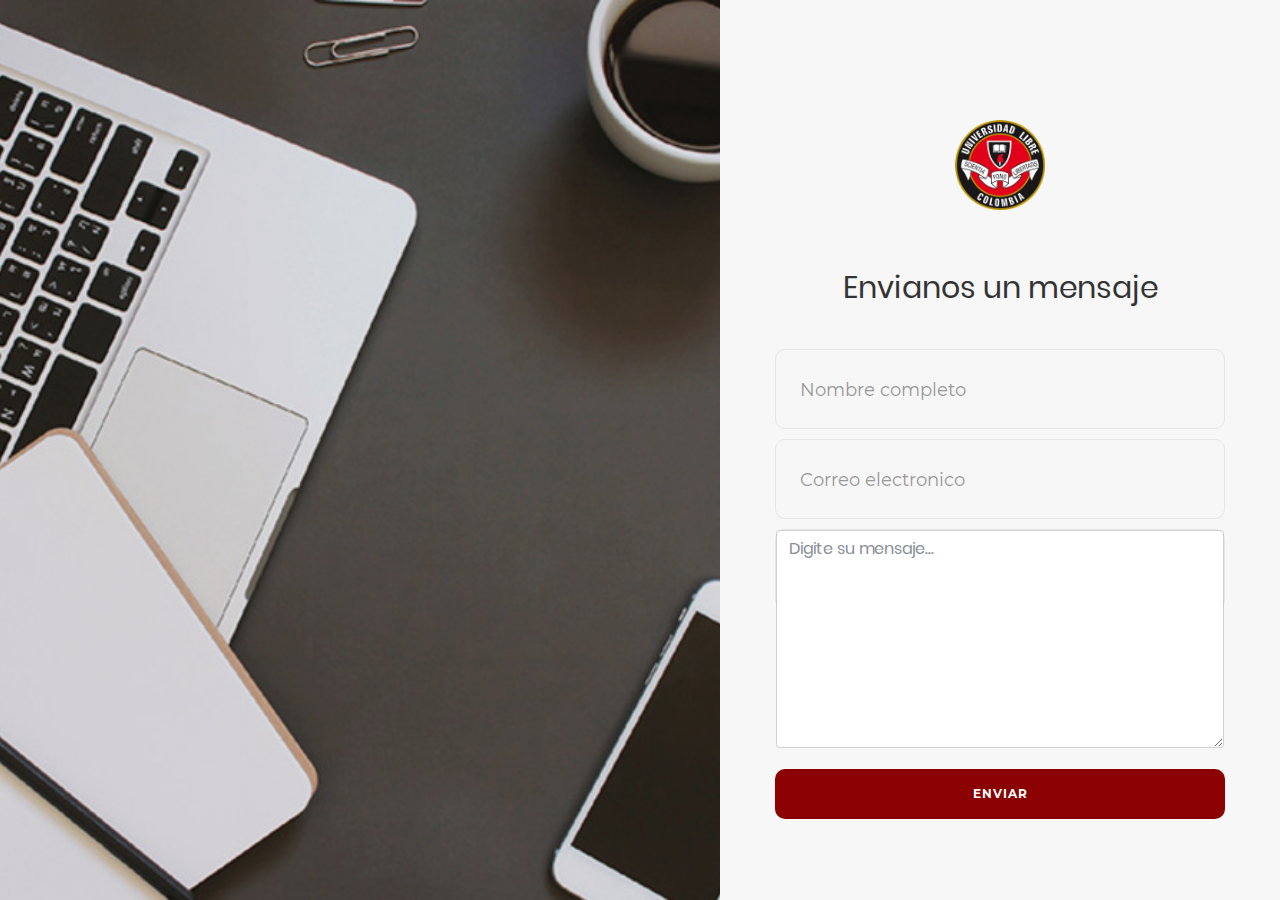
==== commit d32a1b20: "otro intento contacto" ====
--- a/pages/contacto/index.html
+++ b/pages/contacto/index.html
@@ -1,4 +1,4 @@
-<!DOCTYPE html>
+﻿<!DOCTYPE html>
 <html lang="en">
 <head>
 	<title>Contacto</title>
@@ -18,31 +18,33 @@
 	<div class="limiter">
 		<div class="container-login100">
 			<div class="wrap-login100">
-				<form class="login100-form validate-form">
-                     <img class= "logo"  src="images/icono.png" alt="AQUI VA UNA IMAGEN">
+                <form class="login100-form validate-form">
+
+                    <img class="logo" src="images/icono.png" alt="AQUI VA UNA IMAGEN">
                     <span class="login100-form-title p-b-43">Envianos un mensaje</span>
                     <div class="wrap-input100 validate-input" data-validate="Name is required">
-						<input class="input100" type="text" name="nombre">
-						<span class="focus-input100"></span>
-						<span class="label-input100">Nombre completo</span>
-					</div>
-					<div class="wrap-input100 validate-input" data-validate = "Valid email is required: ex@abc.xyz">
-						<input class="input100" type="text" name="email">
-						<span class="focus-input100"></span>
-						<span class="label-input100">Correo electronico</span>
-					</div>
-					<div class="wrap-input100 validate-input" data-validate="required message">
-                        <textarea class="input100" type="text" name="message"cols="30" rows="10"></textarea>
-						<span class="focus-input100"></span>
-						<span class="label-input100">Digite su mensaje</span>
-					</div>
-				
-					<div class="container-login100-form-btn">
-						<button class="login100-form-btn">
-							Enviar
-						</button>
-					</div>
-				</form>
+                        <input class="input100" type="text" name="nombre">
+                        <span class="focus-input100"></span>
+                        <span class="label-input100">Nombre completo</span>
+                    </div>
+
+                    <div class="wrap-input100 validate-input" data-validate="Valid email is required: ex@abc.xyz">
+                        <input class="input100" type="text" name="email">
+                        <span class="focus-input100"></span>
+                        <span class="label-input100">Correo electronico</span>
+                    </div>
+                    <div class="wrap-input100 validate-input" data-validate="required message">
+                        <textarea name="#" id="" placeholder="Digite su mensaje..." class="form-control" cols="30" rows="10" required></textarea>
+                        <span class="focus-input100"></span>
+                        <span class="label-input100"</span>
+                    </div>
+
+                    <div class="container-login100-form-btn">
+                        <button class="login100-form-btn">
+                            Enviar
+                        </button>
+                    </div>
+                </form>
 				<div class="login100-more" style="background-image: url('images/porfin.jpg');">
 				</div>
 			</div>
--- a/pages/contacto/css/main.css
+++ b/pages/contacto/css/main.css
@@ -212,21 +212,24 @@
   margin: auto;
 }
 .login100-form {
-  width: 560px;
-  min-height: 100vh;
-  display: block;
-  background-color: #f7f7f7;
-  padding: 100px 55px 55px 55px;
+     width: 560px !important;
+    height: 575px !important;
+    padding-top: 120px !important;
+    min-height: 100vh;
+    display: block;
+    background-color: #f7f7f7;
+    padding: 100px 55px 55px 55px;
 }
 
 .login100-form-title {
-  width: 100%;
-  display: block;
-  font-family: Poppins-Regular;
-  font-size: 30px;
-  color: #333333;
-  line-height: 1.2;
-  text-align: center;
+   
+    width: 100%;
+    display: block;
+    font-family: Poppins-Regular;
+    font-size: 30px;
+    color: #333333;
+    line-height: 1.2;
+    text-align: center;
 }
 .wrap-input100 {
   display: -webkit-box;
@@ -274,9 +277,25 @@
   line-height: 1.2;
   padding: 0 26px;
 }
+form-control {
+    display: block;
+    width: 100%;
+    background: transparent !important;
+    font-family: Montserrat-Regular;
+    font-size: 18px;
+    color: #555555;
+    line-height: 1.2;
+    padding: 0 26px;
+    /* -webkit-box-shadow: none !important;
+     box-shadow: none !important;*/
+    height: 50px;
+    border-width: 2px;
+}
+
 
 textarea.input100 {
-  height: inherit;
+    height: inherit;
+  
 }
 
 
@@ -413,6 +432,7 @@
 }
 
 .login100-form-btn {
+    margin-top: 150px;
   display: -webkit-box;
   display: -webkit-flex;
   display: -moz-box;
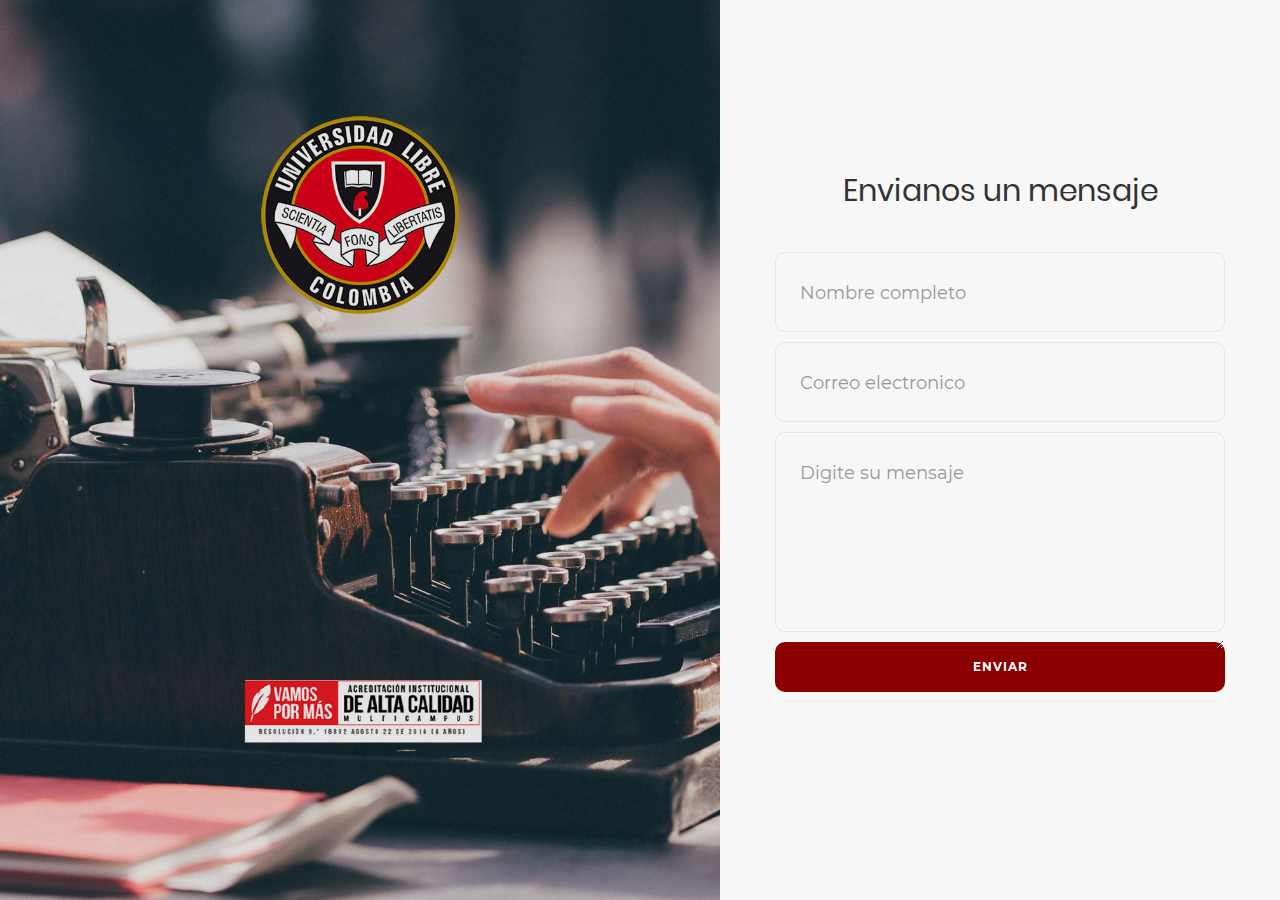
==== commit 350be70a: "contacto final" ====
--- a/pages/contacto/index.html
+++ b/pages/contacto/index.html
@@ -4,6 +4,7 @@
 	<title>Contacto</title>
 	<meta charset="UTF-8">
 	<meta name="viewport" content="width=device-width, initial-scale=1">
+	<link rel="icon" type="image/png" href="images/icons/icono.png"/>
 	<link rel="stylesheet" type="text/css" href="vendor/bootstrap/css/bootstrap.min.css">
 	<link rel="stylesheet" type="text/css" href="fonts/font-awesome-4.7.0/css/font-awesome.min.css">
 	<link rel="stylesheet" type="text/css" href="fonts/Linearicons-Free-v1.0.0/icon-font.min.css">
@@ -19,24 +20,21 @@
 		<div class="container-login100">
 			<div class="wrap-login100">
                 <form class="login100-form validate-form">
-
-                    <img class="logo" src="images/icono.png" alt="AQUI VA UNA IMAGEN">
                     <span class="login100-form-title p-b-43">Envianos un mensaje</span>
                     <div class="wrap-input100 validate-input" data-validate="Name is required">
                         <input class="input100" type="text" name="nombre">
                         <span class="focus-input100"></span>
                         <span class="label-input100">Nombre completo</span>
                     </div>
-
                     <div class="wrap-input100 validate-input" data-validate="Valid email is required: ex@abc.xyz">
                         <input class="input100" type="text" name="email">
                         <span class="focus-input100"></span>
                         <span class="label-input100">Correo electronico</span>
                     </div>
-                    <div class="wrap-input100 validate-input" data-validate="required message">
-                        <textarea name="#" id="" placeholder="Digite su mensaje..." class="form-control" cols="30" rows="10" required></textarea>
+                    <div class="wrap-input100 validate-input" data-validate="required message" style="height:200px;">
+                        <textarea class="input100" type="text" name="message" cols="30" rows="10"></textarea>
                         <span class="focus-input100"></span>
-                        <span class="label-input100"</span>
+                        <span class="label-input100">Digite su mensaje</span>
                     </div>
 
                     <div class="container-login100-form-btn">
@@ -45,7 +43,7 @@
                         </button>
                     </div>
                 </form>
-				<div class="login100-more" style="background-image: url('images/porfin.jpg');">
+				<div class="login100-more" style="background-image: url('images/bg-01.jpg');">
 				</div>
 			</div>
 		</div>
--- a/pages/contacto/css/main.css
+++ b/pages/contacto/css/main.css
@@ -27,53 +27,53 @@
   src: url('../fonts/montserrat/Montserrat-Regular.ttf'); 
 }
 * {
-    margin: 0px; 
-    padding: 0px; 
-    box-sizing: border-box;
+	margin: 0px; 
+	padding: 0px; 
+	box-sizing: border-box;
 }
 body, html {
-    height: 100%;
-    font-family: Poppins-Regular, sans-serif;
+	height: 100%;
+	font-family: Poppins-Regular, sans-serif;
 }
 a {
-    font-family: Poppins-Regular;
-    font-size: 14px;
-    line-height: 1.7;
-    color: #666666;
-    margin: 0px;
-    transition: all 0.4s;
-    -webkit-transition: all 0.4s;
+	font-family: Poppins-Regular;
+	font-size: 14px;
+	line-height: 1.7;
+	color: #666666;
+	margin: 0px;
+	transition: all 0.4s;
+	-webkit-transition: all 0.4s;
   -o-transition: all 0.4s;
   -moz-transition: all 0.4s;
 }
 
 a:focus {
-    outline: none !important;
+	outline: none !important;
 }
 
 a:hover {
-    text-decoration: none;
+	text-decoration: none;
   color: #6675df;
 }
 h1,h2,h3,h4,h5,h6 {
-    margin: 0px;
+	margin: 0px;
 }
 
 p {
-    font-family: Poppins-Regular;
-    font-size: 14px;
-    line-height: 1.7;
-    color: #666666;
-    margin: 0px;
+	font-family: Poppins-Regular;
+	font-size: 14px;
+	line-height: 1.7;
+	color: #666666;
+	margin: 0px;
 }
 
 ul, li {
-    margin: 0px;
-    list-style-type: none;
+	margin: 0px;
+	list-style-type: none;
 }
 input {
-    outline: none;
-    border: none;
+	outline: none;
+	border: none;
 }
 
 textarea {
@@ -111,17 +111,17 @@
   margin: 0;
 }
 button {
-    outline: none !important;
-    border: none;
-    background: transparent;
+	outline: none !important;
+	border: none;
+	background: transparent;
 }
 
 button:hover {
-    cursor: pointer;
+	cursor: pointer;
 }
 
 iframe {
-    border: none !important;
+	border: none !important;
 }
 .txt1 {
   font-family: Montserrat-Regular;
@@ -189,11 +189,6 @@
   position: relative;
   z-index: 1;
 }
-.logo {
-  width: 90px;
-  display: block;
-  margin: auto;
-}
 
 .login100-more::before {
   content: "";
@@ -206,30 +201,22 @@
   left: 0;
   background: rgba(0,0,0,0.1);
 }
-.logo::before {
-  width: 90px;
-  display: block;
-  margin: auto;
-}
 .login100-form {
-     width: 560px !important;
-    height: 575px !important;
-    padding-top: 120px !important;
-    min-height: 100vh;
-    display: block;
-    background-color: #f7f7f7;
-    padding: 100px 55px 55px 55px;
+  width: 560px;
+  min-height: 100vh;
+  display: block;
+  background-color: #f7f7f7;
+  padding: 173px 55px 55px 55px;
 }
 
 .login100-form-title {
-   
-    width: 100%;
-    display: block;
-    font-family: Poppins-Regular;
-    font-size: 30px;
-    color: #333333;
-    line-height: 1.2;
-    text-align: center;
+  width: 100%;
+  display: block;
+  font-family: Poppins-Regular;
+  font-size: 30px;
+  color: #333333;
+  line-height: 1.2;
+  text-align: center;
 }
 .wrap-input100 {
   display: -webkit-box;
@@ -277,27 +264,6 @@
   line-height: 1.2;
   padding: 0 26px;
 }
-form-control {
-    display: block;
-    width: 100%;
-    background: transparent !important;
-    font-family: Montserrat-Regular;
-    font-size: 18px;
-    color: #555555;
-    line-height: 1.2;
-    padding: 0 26px;
-    /* -webkit-box-shadow: none !important;
-     box-shadow: none !important;*/
-    height: 50px;
-    border-width: 2px;
-}
-
-
-textarea.input100 {
-    height: inherit;
-  
-}
-
 
 input.input100 {
   height: 100%;
@@ -306,6 +272,7 @@
   -moz-transition: all 0.4s;
   transition: all 0.4s;
 }
+
 .focus-input100 {
   position: absolute;
   display: block;
@@ -432,7 +399,6 @@
 }
 
 .login100-form-btn {
-    margin-top: 150px;
   display: -webkit-box;
   display: -webkit-flex;
   display: -moz-box;
@@ -445,7 +411,6 @@
   height: 50px;
   border-radius: 10px;
   background: #8B0000;
-
   font-family: Montserrat-Bold;
   font-size: 12px;
   color: #fff;
@@ -473,12 +438,7 @@
     width: 50%;
   }
 }
-.logo {
-  padding-bottom: 60px;
-  width: 90px;
-  display: block;
-  margin: auto;
-}
+
 @media (max-width: 768px) {
   .login100-form {
     width: 100%;
@@ -487,11 +447,6 @@
   .login100-more {
     display: none;
   }
-}
-.logo {
-  width: 90px;
-  display: block;
-  margin: auto;
 }
 
 @media (max-width: 576px) {
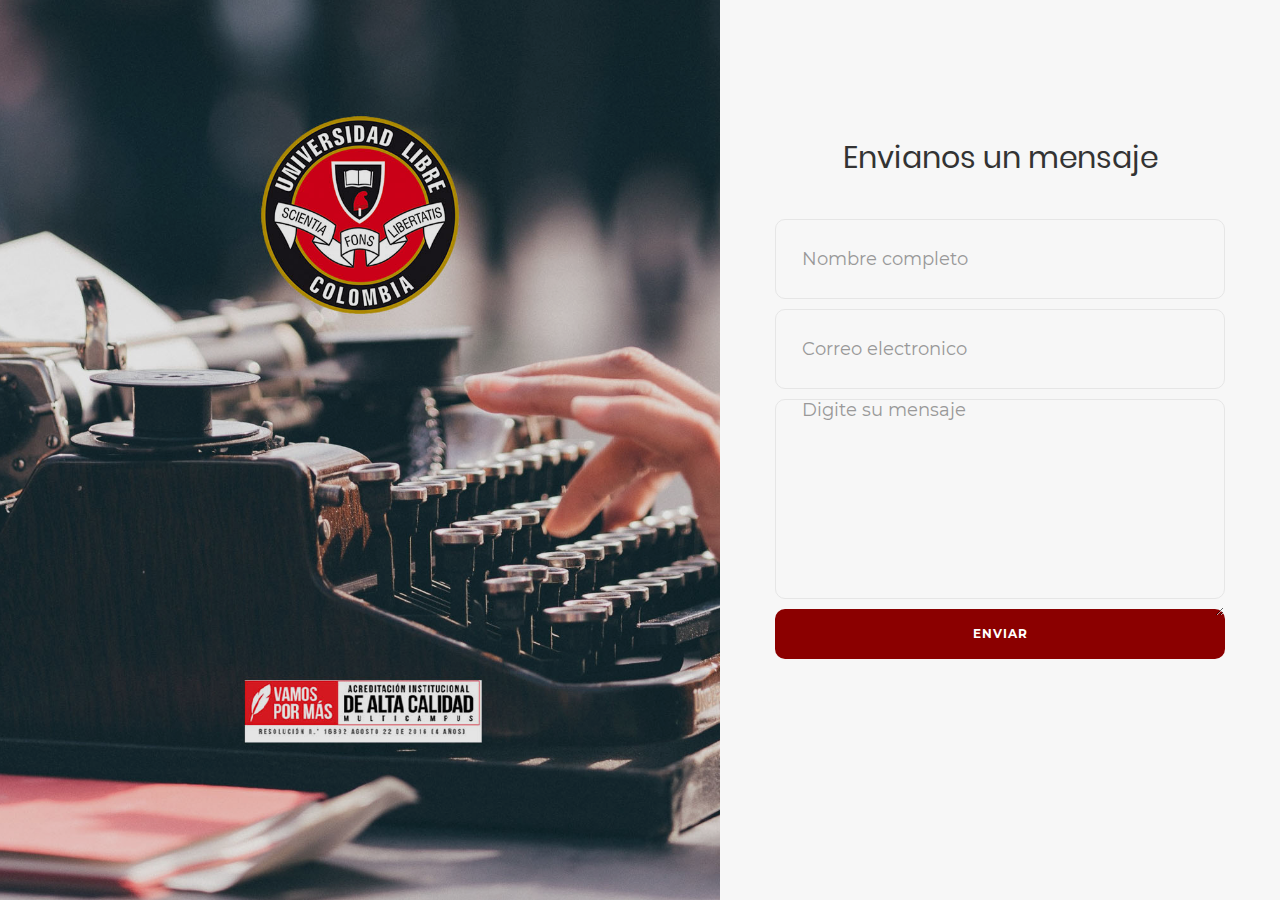
==== commit ea5d6c4d: "arreglo" ====
--- a/pages/contacto/index.html
+++ b/pages/contacto/index.html
@@ -22,19 +22,19 @@
                 <form class="login100-form validate-form">
                     <span class="login100-form-title p-b-43">Envianos un mensaje</span>
                     <div class="wrap-input100 validate-input" data-validate="Name is required">
-                        <input class="input100" type="text" name="nombre">
-                        <span class="focus-input100"></span>
-                        <span class="label-input100">Nombre completo</span>
+                        <input class="input100" placeholder="Nombre completo" type="text" name="nombre">
+                        <span class="focus-input100">&nbsp &nbsp Nombre completo</span>
+                       
                     </div>
                     <div class="wrap-input100 validate-input" data-validate="Valid email is required: ex@abc.xyz">
-                        <input class="input100" type="text" name="email">
-                        <span class="focus-input100"></span>
-                        <span class="label-input100">Correo electronico</span>
+                        <input class="input100" placeholder="Correo electronico" type="text" name="email">
+                        <span class="focus-input100">&nbsp &nbsp Correo electronico </span>
+                      
                     </div>
                     <div class="wrap-input100 validate-input" data-validate="required message" style="height:200px;">
-                        <textarea class="input100" type="text" name="message" cols="30" rows="10"></textarea>
-                        <span class="focus-input100"></span>
-                        <span class="label-input100">Digite su mensaje</span>
+                        <textarea class="input100" placeholder="Digite su mensaje" type="text" name="message" cols="30" rows="10"></textarea>
+                        <span class="focus-input100">&nbsp &nbsp Digite su mensaje</span>
+                       
                     </div>
 
                     <div class="container-login100-form-btn">
--- a/pages/contacto/css/main.css
+++ b/pages/contacto/css/main.css
@@ -206,7 +206,7 @@
   min-height: 100vh;
   display: block;
   background-color: #f7f7f7;
-  padding: 173px 55px 55px 55px;
+  padding: 140px 55px 55px 55px;
 }
 
 .login100-form-title {
@@ -274,29 +274,26 @@
 }
 
 .focus-input100 {
-  position: absolute;
-  display: block;
-  width: calc(100% + 2px);
-  height: calc(100% + 2px);
-  top: -1px;
-  left: -1px;
-  pointer-events: none;
-  border: 1px solid #8B0000;
-  border-radius: 10px;
-
-  visibility: hidden;
-  opacity: 0;
-
-  -webkit-transition: all 0.4s;
-  -o-transition: all 0.4s;
-  -moz-transition: all 0.4s;
-  transition: all 0.4s;
-
-  -webkit-transform: scaleX(1.1) scaleY(1.3);
-  -moz-transform: scaleX(1.1) scaleY(1.3);
-  -ms-transform: scaleX(1.1) scaleY(1.3);
-  -o-transform: scaleX(1.1) scaleY(1.3);
-  transform: scaleX(1.1) scaleY(1.3);
+    position: absolute;
+    display: block;
+    width: calc(100% + 2px);
+    height: calc(100% + 2px);
+    top: -1px;
+    left: -1px;
+    pointer-events: none;
+    border: 1px solid #8B0000;
+    border-radius: 10px;
+    visibility: hidden;
+    opacity: 0;
+    -webkit-transition: all 0.4s;
+    -o-transition: all 0.4s;
+    -moz-transition: all 0.4s;
+     transition: all 0.4s;
+    -webkit-transform: scaleX(1.1) scaleY(1.3);
+    -moz-transform: scaleX(1.1) scaleY(1.3);
+    -ms-transform: scaleX(1.1) scaleY(1.3);
+    -o-transform: scaleX(1.1) scaleY(1.3);
+    transform: scaleX(1.1) scaleY(1.3);
 }
 
 .input100:focus + .focus-input100 {
@@ -326,10 +323,10 @@
 }
 
 .input100:focus + .focus-input100 + .label-input100 {
-  top: 14px;
-  font-size: 13px;
-}
-
+        top: 14px;
+        font-size: 13px;
+    }
+    
 .has-val {
   height: 48px !important;
 }
